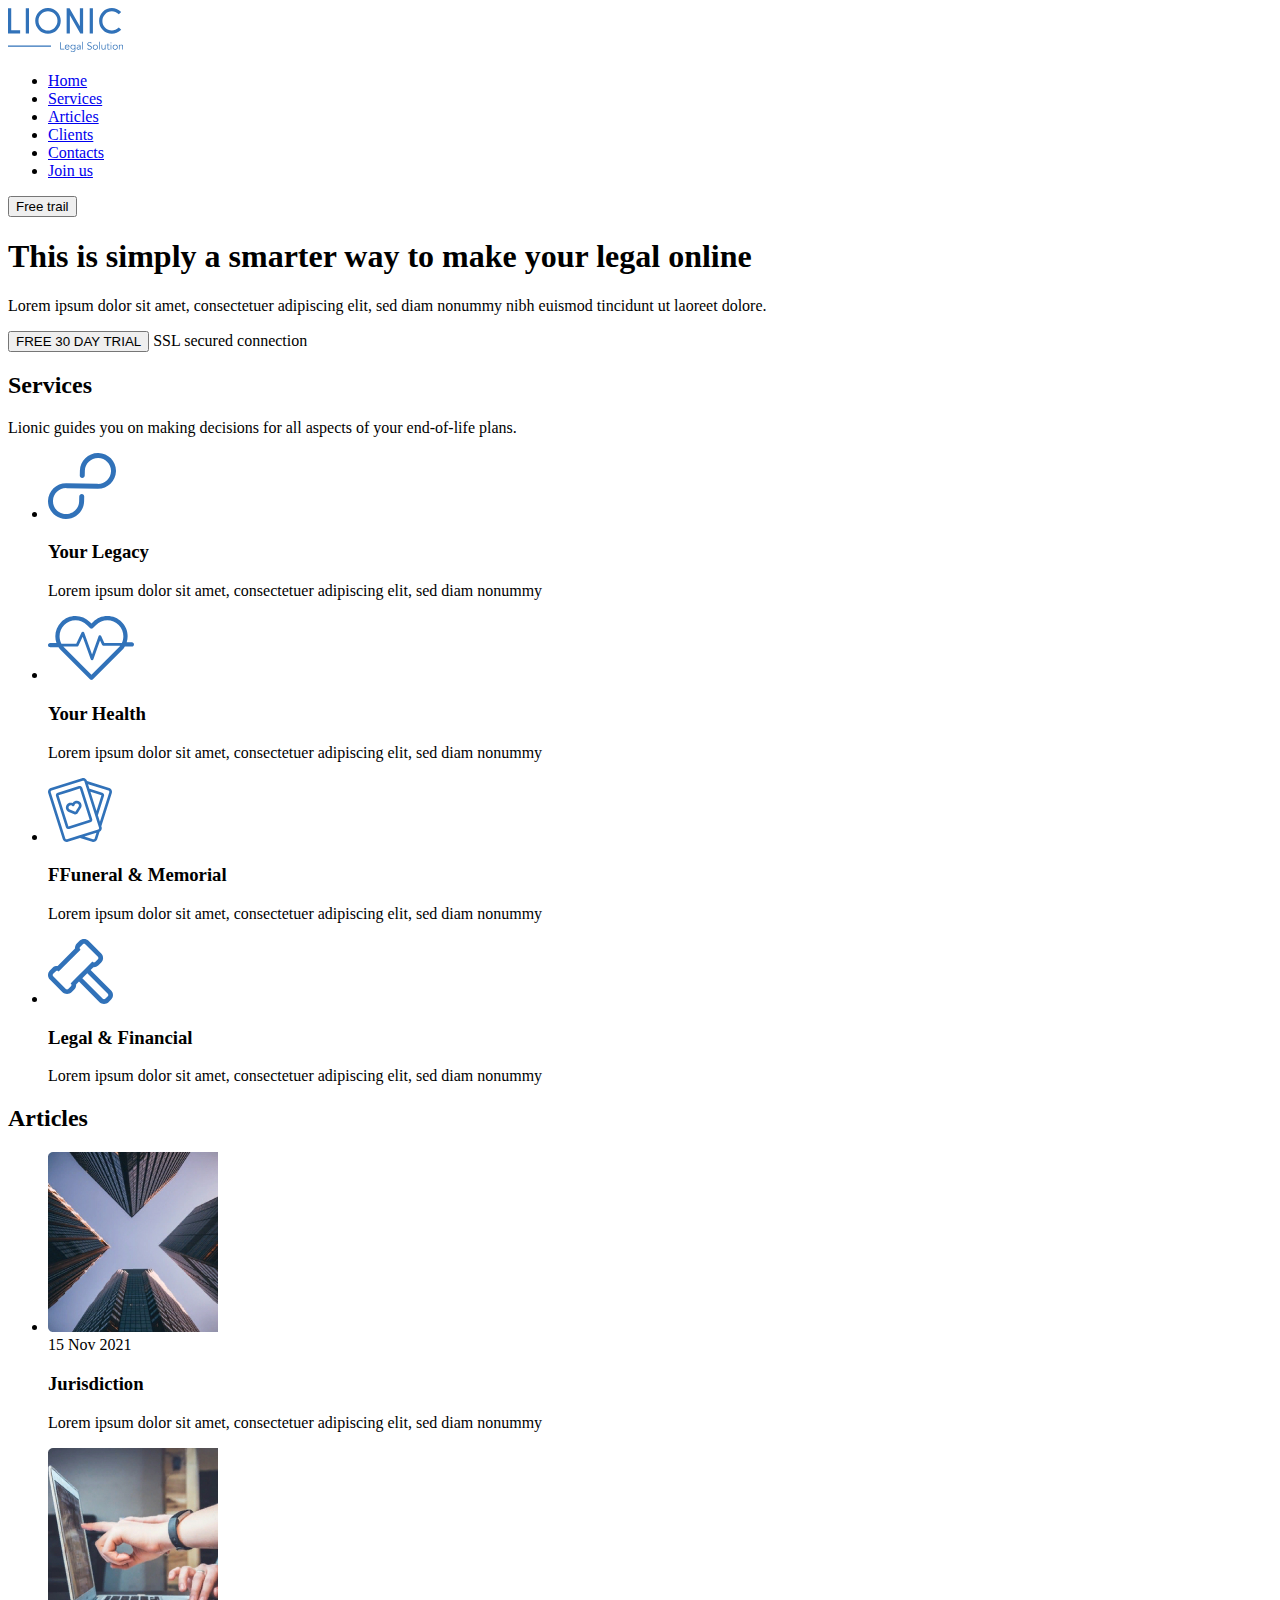
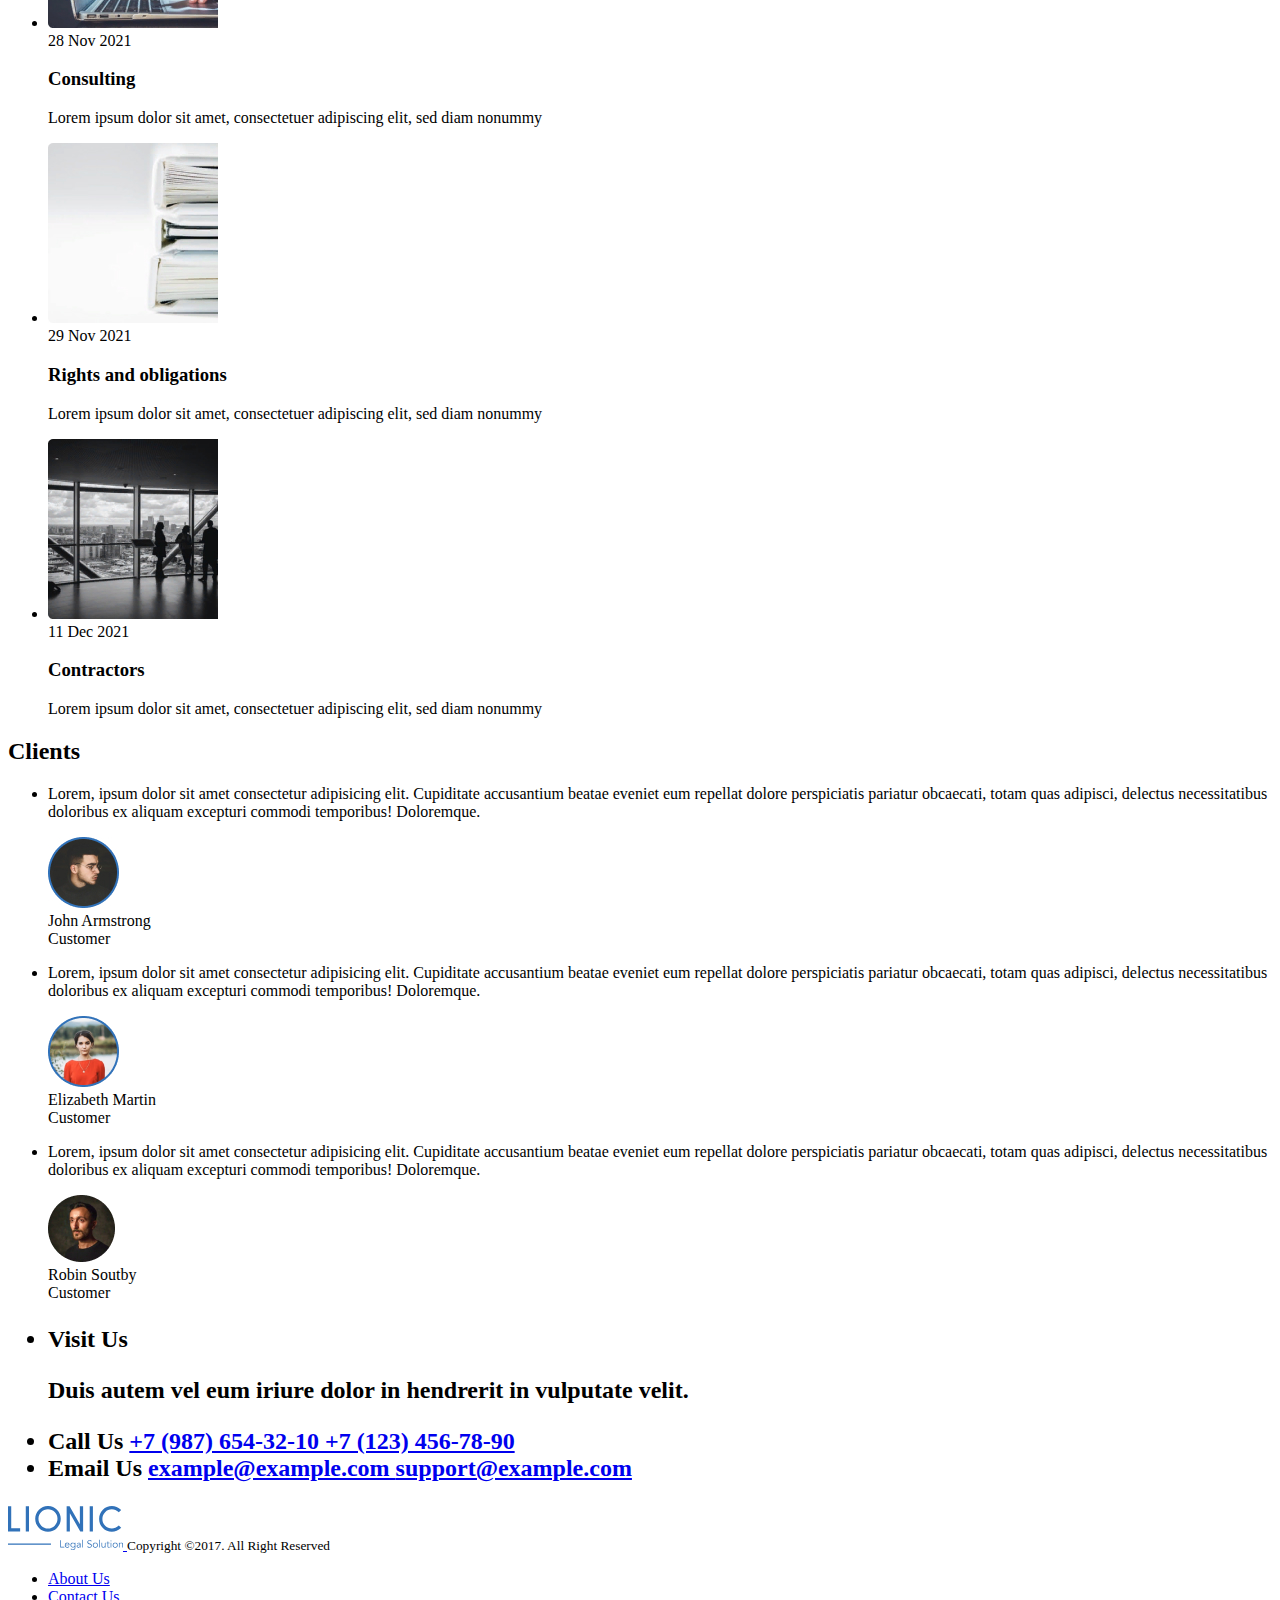
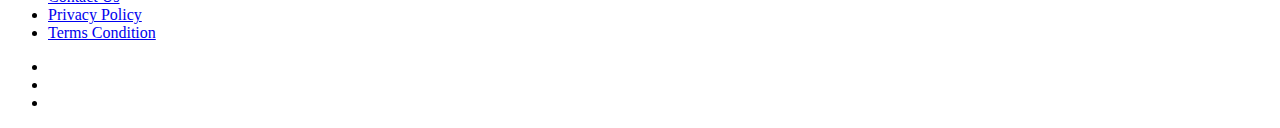
==== index.html @ 29da426b "initial" ====
<!DOCTYPE html>
<html lang="en">
<head>
    <meta charset="UTF-8">
    <meta name="viewport" content="width=device-width, initial-scale=1.0">
    <title>Lionic</title>
</head>
<body>
    <header class="header">
        <div class="container">
            <a href="#" class="header-logo">
                <img src="img/logo.svg" class="header-logo" alt="blog-photo 4logo">
            </a>
            <nav class="header-nav">
                <ul class="header-list">
                    <li class="header-list-item">
                        <a href="hero" class="header-link">
                            Home
                        </a>
                    </li>
                    <li class="header-list-item">
                        <a href="services" class="header-link">
                            Services
                        </a>
                    </li>
                    <li class="header-list-item">
                        <a href="articles" class="header-link">
                            Articles
                        </a>
                    </li>
                    <li class="header-list-item">
                        <a href="clients" class="header-link">
                            Clients
                        </a>
                    </li>
                    <li class="header-list-item">
                        <a href="contacts" class="header-link">
                            Contacts
                        </a>
                    </li>
                    <li class="header-list-item">
                        <a href="join us" class="header-link">
                            Join us
                        </a>
                    </li>
                </ul>
            </nav>
            <button class="btn header-btn">
                Free trail
            </button>
        </div>
    </header>
    <main class="main">
        <section id="hero" class="hero">
            <div class="container">
                <div class="hero-contant">
                    <h1 class="hero-title">
                        This is&nbsp;simply a&nbsp;smarter way to&nbsp;make your legal online
                    </h1>
                    <p class="hero-desc">
                        Lorem ipsum dolor sit amet, consectetuer adipiscing elit, sed diam nonummy nibh euismod tincidunt ut&nbsp;laoreet dolore.
                    </p>
                    <button class="btn hero-btn">
                        FREE 30&nbsp;DAY TRIAL
                    </button>
                    <span class="hero-secure">
                        SSL secured connection
                    </span>
                </div>
            </div>
        </section>
        <section id="services" class="services">
            <div class="container">
                <h2 class="section-title services-title">
                    Services
                </h2>
                <p class="section-descr services-descr">
                    Lionic guides you on&nbsp;making decisions for all aspects of&nbsp;your end-of-life plans.
                </p>
                <ul class="services-items">
                    <li class="services-item">
                        <svg class="servises-item-icon" width="68" height="66" viewBox="0 0 68 66" fill="none" xmlns="http://www.w3.org/2000/svg">
                            <g clip-path="url(#clip0_7_34)">
                            <path d="M50.393 0.00398661C40.438 -0.212013 32.146 7.63799 31.9 17.512L31.776 22.483C31.742 23.839 32.833 24.973 34.2 25.003C35.567 25.032 36.713 23.947 36.746 22.591L36.871 17.62C37.049 10.471 43.062 4.77799 50.271 4.93399C57.478 5.09099 63.201 11.038 63.023 18.187C62.844 25.335 56.831 31.029 49.623 30.872L18.5 30.197C8.54499 29.981 0.252987 37.831 0.00698678 47.705C-0.240013 57.579 7.65099 65.78 17.607 65.995C27.562 66.211 35.854 58.362 36.1 48.488L36.223 43.572C36.257 42.215 35.166 41.082 33.799 41.052C32.432 41.022 31.286 42.108 31.252 43.464L31.129 48.38C30.951 55.529 24.938 61.222 17.729 61.066C10.522 60.909 4.79899 54.962 4.97699 47.813C5.15599 40.664 11.169 34.971 18.377 35.127L49.5 35.802C59.456 36.018 67.747 28.169 67.994 18.295C68.24 8.41999 60.349 0.219987 50.394 0.00498661L50.393 0.00398661Z" fill="#3172B9"/>
                            </g>
                            <defs>
                            <clipPath id="clip0_7_34">
                            <rect width="68" height="66" fill="white"/>
                            </clipPath>
                            </defs>
                        </svg>
                        <h3 class="services-item-title">
                            Your Legacy
                        </h3>
                        <p class="services-item-descr">
                            Lorem ipsum dolor sit amet, consectetuer adipiscing elit, sed diam nonummy
                        </p>
                    </li>
                    <li class="services-item">
                        <svg class="services-item-icon" width="86" height="64" viewBox="0 0 86 64" fill="none" xmlns="http://www.w3.org/2000/svg">
                            <g clip-path="url(#clip0_7_47)">
                            <path d="M79.622 20.272C79.622 22.336 79.316 24.352 78.726 26.27H83.868C85.045 26.27 86 27.227 86 28.406C86 29.586 85.045 30.541 83.868 30.541H77.47C77.268 30.541 77.073 30.513 76.888 30.461C76.0053 31.9743 74.9311 33.3675 73.692 34.606L44.972 63.374C44.7741 63.5725 44.539 63.73 44.2802 63.8375C44.0213 63.9449 43.7438 64.0002 43.4635 64.0002C43.1832 64.0002 42.9057 63.9449 42.6468 63.8375C42.388 63.73 42.1529 63.5725 41.955 63.374L13.233 34.606C12.1963 33.5688 11.2752 32.422 10.486 31.186C10.315 31.23 10.136 31.254 9.95 31.254H2.132C1.85176 31.2537 1.57431 31.1983 1.31551 31.0908C1.0567 30.9833 0.821595 30.8259 0.623621 30.6276C0.425646 30.4292 0.268677 30.1938 0.161676 29.9348C0.0546755 29.6758 -0.000261829 29.3983 9.38171e-07 29.118C9.38171e-07 27.938 0.955001 26.982 2.132 26.982H8.447C5.965 19.861 7.56 11.618 13.233 5.93801C15.1066 4.05015 17.3363 2.55313 19.793 1.5338C22.2497 0.514473 24.8843 -0.00687342 27.544 1.15198e-05C32.95 1.15198e-05 38.034 2.10901 41.856 5.93801L43.463 7.54701L45.07 5.93701C46.9438 4.04921 49.1737 2.55231 51.6306 1.53315C54.0874 0.513987 56.7222 -0.0071368 59.382 1.15198e-05C62.0417 -0.00681806 64.6763 0.514553 67.133 1.53388C69.5896 2.55321 71.8194 4.0502 73.693 5.93801C75.5791 7.8172 77.0741 10.0515 78.0918 12.5117C79.1094 14.972 79.6295 17.6096 79.622 20.272ZM70.678 8.95701C69.1987 7.46697 67.4383 6.28548 65.4989 5.48108C63.5595 4.67667 61.4796 4.26536 59.38 4.27101C57.2807 4.26563 55.2012 4.67706 53.2622 5.48146C51.3231 6.28586 49.563 7.46721 48.084 8.95701L44.969 12.077C44.7713 12.2754 44.5364 12.4329 44.2777 12.5403C44.019 12.6478 43.7416 12.7031 43.4615 12.7031C43.1814 12.7031 42.904 12.6478 42.6453 12.5403C42.3866 12.4329 42.1517 12.2754 41.954 12.077L38.84 8.95701C37.3608 7.46718 35.6005 6.28582 33.6613 5.48142C31.7221 4.67703 29.6424 4.26561 27.543 4.27101C25.4437 4.26546 23.3642 4.67682 21.4251 5.48123C19.486 6.28564 17.7259 7.46708 16.247 8.95701C11.173 14.04 10.232 21.718 13.425 27.763H28.236L33.538 16.479C33.783 15.959 34.277 15.634 34.891 15.663C35.1717 15.6764 35.4421 15.7726 35.6681 15.9396C35.8942 16.1065 36.0657 16.3367 36.161 16.601L44.051 38.487L50.542 20.168C50.6364 19.9007 50.8086 19.6678 51.0365 19.4992C51.2643 19.3306 51.5374 19.2341 51.8206 19.2221C52.1038 19.21 52.3842 19.283 52.6255 19.4316C52.8669 19.5802 53.0583 19.7977 53.175 20.056L56.351 27.051H73.852C76.612 21.125 75.554 13.842 70.677 8.95701H70.678ZM16.248 31.586L43.463 58.844L70.678 31.586C71.2253 31.038 71.7323 30.4512 72.195 29.83H55.736C55.179 29.83 54.373 29.573 54.143 29.064L52.046 24.444L45.404 43.189C45.204 43.755 44.67 44.135 44.069 44.136H44.066C43.466 44.136 42.933 43.76 42.729 43.196L34.653 20.798L30.426 29.794C30.192 30.292 29.99 30.541 29.439 30.541H15.293C15.593 30.901 15.912 31.249 16.248 31.586Z" fill="#3172B9"/>
                            </g>
                            <defs>
                            <clipPath id="clip0_7_47">
                            <rect width="86" height="64" fill="white"/>
                            </clipPath>
                            </defs>
                        </svg>
                        <h3 class="services-item-title">
                            Your Health
                        </h3>
                        <p class="services-item-descr">
                            Lorem ipsum dolor sit amet, consectetuer adipiscing elit, sed diam nonummy
                        </p>
                    </li>
                    <li class="services-item">
                        <svg class="services-item-icon" width="64" height="64" viewBox="0 0 64 64" fill="none" xmlns="http://www.w3.org/2000/svg">
                            <g clip-path="url(#clip0_7_58)">
                            <path d="M63.8101 15.073L53.3321 48.146L53.5791 48.926C53.7393 49.4264 53.7986 49.9537 53.7536 50.4772C53.7086 51.0008 53.5603 51.5102 53.3171 51.976C52.9241 52.732 52.3171 53.329 51.5701 53.704L51.5611 53.737L49.1941 61.207C48.8722 62.2171 48.1632 63.0585 47.2223 63.5469C46.2815 64.0354 45.1853 64.131 44.1741 63.813L32.0001 59.957L19.8261 63.813C18.8148 64.131 17.7187 64.0354 16.7778 63.5469C15.8369 63.0585 15.1279 62.2171 14.8061 61.207L0.188058 15.074C0.0280711 14.5735 -0.0310613 14.0462 0.0140824 13.5227C0.0592262 12.9991 0.20775 12.4897 0.451058 12.024C0.69167 11.5566 1.02267 11.1416 1.42487 10.8031C1.82706 10.4646 2.29245 10.2093 2.79406 10.052L33.9431 0.187C34.9542 -0.131631 36.0504 -0.0363451 36.9915 0.451969C37.9325 0.940283 38.6415 1.78178 38.9631 2.792L39.0401 3.034C39.0491 3.036 39.0581 3.037 39.0661 3.04L61.2061 10.053C61.7073 10.2103 62.1723 10.4654 62.5743 10.8035C62.9763 11.1417 63.3073 11.5561 63.5481 12.023C64.0401 12.973 64.1331 14.055 63.8101 15.073ZM48.4441 54.75L36.4161 58.559L44.9781 61.271C45.3153 61.3777 45.6811 61.3463 45.9951 61.1835C46.3092 61.0208 46.5458 60.7401 46.6531 60.403L48.4441 54.75ZM51.0371 49.732L36.4211 3.598C36.3142 3.26106 36.078 2.98029 35.7644 2.81736C35.4507 2.65442 35.0852 2.62264 34.7481 2.729L3.60006 12.595C3.26006 12.702 2.98306 12.935 2.81906 13.252C2.73787 13.4073 2.68829 13.5771 2.67319 13.7517C2.65808 13.9263 2.67775 14.1021 2.73106 14.269L17.3471 60.402C17.5691 61.103 18.3201 61.492 19.0211 61.271L31.5611 57.299C31.5891 57.289 31.6171 57.279 31.6461 57.272L50.1691 51.405C50.5091 51.298 50.7861 51.065 50.9491 50.748C51.1141 50.432 51.1451 50.071 51.0371 49.731V49.732ZM48.4971 32.885L53.4461 17.265L42.4451 13.781L48.4971 32.885ZM61.1801 13.25C61.0998 13.0945 60.9896 12.9565 60.8557 12.8439C60.7218 12.7313 60.567 12.6464 60.4001 12.594L40.0231 6.14L41.4691 10.701C41.5571 10.711 41.6451 10.729 41.7321 10.757L54.2501 14.722C54.5841 14.8269 54.894 14.9969 55.1619 15.2223C55.4299 15.4477 55.6505 15.7239 55.8111 16.035C55.9734 16.3456 56.0726 16.6852 56.1028 17.0344C56.133 17.3835 56.0937 17.7352 55.9871 18.069L49.8951 37.297L51.9331 43.731L61.2681 14.267C61.3751 13.927 61.3441 13.567 61.1801 13.25ZM30.9401 23.336C31.5152 23.6323 32.0259 24.0398 32.4425 24.5349C32.8591 25.0299 33.1733 25.6027 33.3671 26.22C33.5725 26.8654 33.633 27.5483 33.5443 28.2198C33.4557 28.8913 33.22 29.535 32.8541 30.105L29.6411 35.126C29.3916 35.5142 29.0489 35.8336 28.6441 36.0552C28.2393 36.2767 27.7855 36.3932 27.3241 36.394C26.9701 36.394 26.6161 36.326 26.2841 36.19L20.7651 33.936C20.1378 33.6806 19.5745 33.29 19.1154 32.792C18.6563 32.2941 18.3127 31.701 18.1091 31.055C17.9119 30.4388 17.8389 29.7897 17.8943 29.1451C17.9498 28.5006 18.1326 27.8734 18.4321 27.3C18.7284 26.7249 19.1359 26.2142 19.631 25.7976C20.126 25.3811 20.6988 25.0668 21.3161 24.873C22.3839 24.5378 23.5338 24.5745 24.5781 24.977C25.1998 24.0462 26.1189 23.3539 27.1851 23.013C27.8013 22.8161 28.4504 22.7433 29.0949 22.7987C29.7394 22.8541 30.3665 23.0368 30.9401 23.336ZM30.8251 27.025C30.7361 26.742 30.5919 26.4795 30.4009 26.2526C30.2098 26.0257 29.9757 25.8389 29.7121 25.703C29.4491 25.5656 29.1615 25.4818 28.8659 25.4564C28.5703 25.431 28.2726 25.4645 27.9901 25.555C27.6178 25.6716 27.2823 25.8833 27.0168 26.1692C26.7513 26.455 26.565 26.8051 26.4761 27.185C26.4221 27.4083 26.3114 27.6139 26.1547 27.7819C25.998 27.9499 25.8006 28.0747 25.5816 28.1441C25.3626 28.2135 25.1294 28.2251 24.9045 28.178C24.6797 28.1309 24.4708 28.0265 24.2981 27.875C24.0064 27.6158 23.6523 27.4371 23.2705 27.3565C22.8888 27.2758 22.4926 27.296 22.1211 27.415C21.838 27.5042 21.5755 27.6487 21.3488 27.8401C21.122 28.0315 20.9355 28.266 20.8001 28.53C20.6627 28.793 20.5789 29.0806 20.5535 29.3762C20.5281 29.6718 20.5616 29.9694 20.6521 30.252C20.8271 30.805 21.2371 31.249 21.7751 31.469L27.2931 33.723C27.3114 33.731 27.3322 33.7317 27.3511 33.725C27.3696 33.7194 27.3856 33.7074 27.3961 33.691L30.6091 28.669C30.9231 28.179 31.0021 27.581 30.8261 27.027L30.8251 27.025ZM44.1721 40.932C44.2788 41.2656 44.3183 41.6171 44.2882 41.966C44.2582 42.315 44.1592 42.6545 43.9971 42.965C43.8365 43.2764 43.6158 43.5529 43.3477 43.7785C43.0796 44.004 42.7694 44.1742 42.4351 44.279L21.2401 50.994C20.5659 51.2062 19.835 51.1426 19.2077 50.817C18.5803 50.4914 18.1076 49.9305 17.8931 49.257L8.01306 18.07C7.90624 17.7362 7.8667 17.3846 7.89674 17.0355C7.92678 16.6863 8.0258 16.3466 8.18806 16.036C8.34862 15.7249 8.56923 15.4487 8.83717 15.2233C9.1051 14.9979 9.41503 14.8279 9.74906 14.723L30.9451 8.009C31.6194 7.79619 32.3506 7.85955 32.9782 8.18519C33.6059 8.51083 34.0788 9.07215 34.2931 9.746L44.1721 40.932ZM41.6301 41.737L31.7501 10.551L21.9781 13.645L10.5531 17.264L20.4331 48.45L41.6301 41.737Z" fill="#3172B9"/>
                            </g>
                            <defs>
                            <clipPath id="clip0_7_58">
                            <rect width="64" height="64" fill="white"/>
                            </clipPath>
                            </defs>
                        </svg>
                        <h3 class="services-item-title">
                            FFuneral &amp;&nbsp;Memorial
                        </h3>
                        <p class="services-item-descr">
                            Lorem ipsum dolor sit amet, consectetuer adipiscing elit, sed diam nonummy
                        </p>
                    </li>
                    <li class="services-item">
                        <svg class="services-item-icon" width="65" height="65" viewBox="0 0 65 65" fill="none" xmlns="http://www.w3.org/2000/svg">
                            <g clip-path="url(#clip0_7_69)">
                            <path d="M63.131 51.506C64.3269 52.7045 64.9985 54.3285 64.9985 56.0215C64.9985 57.7146 64.3269 59.3385 63.131 60.537L60.54 63.13C59.9482 63.7249 59.2442 64.1965 58.4689 64.5175C57.6935 64.8385 56.8622 65.0025 56.023 65C55.184 65.0024 54.3529 64.8384 53.5777 64.5174C52.8025 64.1964 52.0987 63.7249 51.507 63.13L30.988 42.613L28.126 45.475C28.2028 46.397 28.077 47.3246 27.7574 48.1928C27.4378 49.061 26.9322 49.8488 26.276 50.501L23.55 53.227C22.9583 53.8218 22.2545 54.2934 21.4793 54.6143C20.7042 54.9353 19.873 55.0994 19.034 55.097C18.1952 55.0993 17.3642 54.9352 16.5892 54.6142C15.8142 54.2932 15.1106 53.8217 14.519 53.227L1.86503 40.575C0.66925 39.3767 -0.00231934 37.7529 -0.00231934 36.06C-0.00231934 34.3671 0.66925 32.7434 1.86503 31.545L4.59103 28.819C5.24326 28.1629 6.03107 27.6573 6.89928 27.3377C7.76748 27.0182 8.69507 26.8923 9.61703 26.969L26.97 9.61902C26.8953 8.69769 27.0219 7.77112 27.341 6.90358C27.6601 6.03605 28.1641 5.24832 28.818 4.59502L31.543 1.87002C32.1347 1.27539 32.8383 0.803958 33.6133 0.48298C34.3883 0.162003 35.2192 -0.00214761 36.058 2.1214e-05C37.764 2.1214e-05 39.368 0.664021 40.574 1.87002L53.227 14.522C54.4226 15.7205 55.094 17.3442 55.094 19.037C55.094 20.7298 54.4226 22.3536 53.227 23.552L50.502 26.278C49.8497 26.9342 49.0617 27.4398 48.1933 27.7594C47.3249 28.079 46.3972 28.2048 45.475 28.128L42.613 30.99L63.131 51.506ZM31.164 35.784L35.783 31.165L39.243 27.705L44.398 22.551L44.798 22.951C45.126 23.279 45.556 23.443 45.986 23.443C46.416 23.443 46.846 23.279 47.175 22.951L49.9 20.226C50.0561 20.07 50.1798 19.8848 50.2643 19.681C50.3487 19.4771 50.3922 19.2587 50.3922 19.038C50.3922 18.8174 50.3487 18.5989 50.2643 18.3951C50.1798 18.1912 50.0561 18.006 49.9 17.85L37.246 5.19702C37.0901 5.04084 36.905 4.91699 36.7011 4.83256C36.4972 4.74813 36.2787 4.70479 36.058 4.70502C35.628 4.70502 35.198 4.86902 34.87 5.19702L32.144 7.92202C31.9879 8.07804 31.864 8.26332 31.7794 8.46725C31.6949 8.67118 31.6514 8.88977 31.6514 9.11052C31.6514 9.33128 31.6949 9.54987 31.7794 9.7538C31.864 9.95773 31.9879 10.143 32.144 10.299L32.544 10.699L10.694 32.546L10.294 32.146C10.1381 31.9898 9.95296 31.866 9.74909 31.7816C9.54523 31.6971 9.32669 31.6538 9.10603 31.654C8.67603 31.654 8.24603 31.818 7.91803 32.146L5.19303 34.87C5.03701 35.026 4.91325 35.2112 4.82881 35.4151C4.74437 35.6189 4.70091 35.8374 4.70091 36.058C4.70091 36.2787 4.74437 36.4971 4.82881 36.701C4.91325 36.9048 5.03701 37.09 5.19303 37.246L17.846 49.9C18.174 50.228 18.604 50.392 19.034 50.392C19.464 50.392 19.894 50.228 20.223 49.9L22.948 47.175C23.1042 47.019 23.2281 46.8337 23.3126 46.6298C23.3971 46.4259 23.4407 46.2073 23.4407 45.9865C23.4407 45.7658 23.3971 45.5472 23.3126 45.3433C23.2281 45.1393 23.1042 44.954 22.948 44.798L22.548 44.398L27.703 39.244L31.164 35.784ZM59.804 54.834L39.285 34.317L34.315 39.287L54.835 59.803C55.162 60.131 55.593 60.295 56.023 60.295C56.453 60.295 56.883 60.131 57.211 59.803L59.804 57.21C59.9601 57.054 60.0838 56.8688 60.1683 56.665C60.2527 56.4611 60.2962 56.2427 60.2962 56.022C60.2962 55.8014 60.2527 55.5829 60.1683 55.3791C60.0838 55.1752 59.9601 54.99 59.804 54.834Z" fill="#3172B9"/>
                            </g>
                            <defs>
                            <clipPath id="clip0_7_69">
                            <rect width="65" height="65" fill="white"/>
                            </clipPath>
                            </defs>
                        </svg>
                        <h3 class="services-item-title">
                            Legal &amp;&nbsp;Financial
                        </h3>
                        <p class="services-item-descr">
                            Lorem ipsum dolor sit amet, consectetuer adipiscing elit, sed diam nonummy
                        </p>
                    </li>
                </ul>
            </div>
        </section>
        <section id="articles" class="articles">
            <div class="container">
                <h2 class="section-title articles-title">
                    Articles
                </h2>
                <ul class="articles-list">
                    <li class="articles-item">
                        <article class="blog-preview">
                            <img src="img/blog1.jpg" alt="blog-photo 1" class="blog-preview-image">
                            <div class="blog-preview-text">
                                <time class="blog-preview-time" datetime="2022.08.18 21.40">
                                    15&nbsp;Nov 2021
                                </time>
                                <h3 class="blog-preview-title">
                                    Jurisdiction
                                </h3>
                                <p class="blog-preview-descr">
                                    Lorem ipsum dolor sit amet, consectetuer adipiscing elit, sed diam nonummy
                                </p>
                            </div>
                        </article>
                    </li>
                    <li class="articles-item">
                        <article class="blog-preview">
                            <img src="img/blog2.jpg" alt="blog-photo 2" class="blog-preview-image">
                            <div class="blog-preview-text">
                                <time class="blog-preview-time" datetime="2022.08.18 21.40">
                                    28&nbsp;Nov 2021
                                </time>
                                <h3 class="blog-preview-title">
                                    Consulting
                                </h3>
                                <p class="blog-preview-descr">
                                    Lorem ipsum dolor sit amet, consectetuer adipiscing elit, sed diam nonummy
                                </p>
                            </div>
                        </article>
                    </li>
                    <li class="articles-item">
                        <article class="blog-preview">
                            <img src="img/blog3.jpg" alt="blog-photo 3" class="blog-preview-image">
                            <div class="blog-preview-text">
                                <time class="blog-preview-time" datetime="2022.08.18 21.40">
                                    29&nbsp;Nov 2021
                                </time>
                                <h3 class="blog-preview-title">
                                    Rights and obligations
                                </h3>
                                <p class="blog-preview-descr">
                                    Lorem ipsum dolor sit amet, consectetuer adipiscing elit, sed diam nonummy
                                </p>
                            </div>
                        </article>
                    </li>
                    <li class="articles-item">
                        <article class="blog-preview">
                            <img src="img/blog4.jpg" alt="blog-photo 4" class="blog-preview-image">
                            <div class="blog-preview-text">
                                <time class="blog-preview-time" datetime="2022.08.18 21.40">
                                    11&nbsp;Dec 2021
                                </time>
                                <h3 class="blog-preview-title">
                                    Contractors
                                </h3>
                                <p class="blog-preview-descr">
                                    Lorem ipsum dolor sit amet, consectetuer adipiscing elit, sed diam nonummy
                                </p>
                            </div>
                        </article>
                    </li>
                </ul>
            </div>            
        </section>
        <section id="clients" class="clients">
            <div class="container">
                <h2 class="section-title clients-title">
                    Clients
                </h2>
                <ul class="clients-list">
                    <li class="clients-item">
                        <p class="clients-item-descr">
                            Lorem, ipsum dolor sit amet consectetur adipisicing elit. Cupiditate accusantium beatae eveniet eum repellat dolore perspiciatis pariatur obcaecati, totam quas adipisci, delectus necessitatibus doloribus ex aliquam excepturi commodi temporibus! Doloremque.
                        </p>
                        <div class="clients-user">
                            <div class="clients-avatar">
                                <img src="img/client1.jpg" alt="John Armstrong">
                            </div>
                            <div class="clients-text">
                                <div class="clients-name">
                                    John Armstrong
                                </div>
                                <span class="clients-post">
                                    Customer
                                </span>
                            </div>
                        </div>
                    </li>
                    <li class="clients-item">
                        <p class="clients-item-descr">
                            Lorem, ipsum dolor sit amet consectetur adipisicing elit. Cupiditate accusantium beatae eveniet eum repellat dolore perspiciatis pariatur obcaecati, totam quas adipisci, delectus necessitatibus doloribus ex aliquam excepturi commodi temporibus! Doloremque.
                        </p>
                        <div class="clients-user">
                            <div class="clients-avatar">
                                <img src="img/client2.png" alt="Elizabeth Martin">
                            </div>
                            <div class="clients-text">
                                <div class="clients-name">
                                    Elizabeth Martin
                                </div>
                                <span class="clients-post">
                                    Customer
                                </span>
                            </div>
                        </div>
                    </li>
                    <li class="clients-item">
                        <p class="clients-item-descr">
                            Lorem, ipsum dolor sit amet consectetur adipisicing elit. Cupiditate accusantium beatae eveniet eum repellat dolore perspiciatis pariatur obcaecati, totam quas adipisci, delectus necessitatibus doloribus ex aliquam excepturi commodi temporibus! Doloremque.
                        </p>
                        <div class="clients-user">
                            <div class="clients-avatar">
                                <img src="img/client3.png" alt="Robin Soutby">
                            </div>
                            <div class="clients-text">
                                <div class="clients-name">
                                    Robin Soutby
                                </div>
                                <span class="clients-post">
                                    Customer
                                </span>
                            </div>
                        </div>
                    </li>
                </ul>
            </div>            
        </section>
        <section id="contacts" class="contacts">
            <div class="container">
                <h2 class="section-title contacts-title">
                    <adress class="contacts-adress">
                        <ul class="contacts-list">
                            <li class="contacts-item">
                                <strong class="contacts-item-caption">
                                    Visit Us
                                </strong>
                                <p class="contacts-item-text">
                                    Duis autem vel eum iriure dolor in&nbsp;hendrerit in&nbsp;vulputate velit.
                                </p>
                            </li>
                            <li class="contacts-item">
                                <strong class="contacts-item-caption">
                                    Call Us
                                </strong>
                                <a href="tel:+79876543210" class="contacts-item-link">
                                    +7 (987) 654-32-10
                                </a>
                                <a href="tel:+71234567890" class="contacts-item-link">
                                    +7 (123) 456-78-90
                                </a>
                            </li>
                            <li class="contacts-item">
                                <strong class="contacts-item-caption">
                                    Email Us
                                </strong>
                                <a href="mailto:example@example.com" class="contacts-item-link">
                                    example@example.com
                                </a>
                                <a href="mailto:support@example.com" class="contacts-item-link">
                                    support@example.com
                                </a>
                            </li>
                        </ul>
                    </adress>
                </h2>
            </div>
        </section>
        <!--section id="join us" class="join us">
            
        </section-->
    </main>
    <footer class="footer">
        <div class="container">
			<div class="footer-left">
				<a href="#" class="footer-logo">
					<img src="img/logo.svg" alt="Logo">
				</a>
				<small class="footer-copy">
					Copyright ©2017. All Right Reserved
				</small>
			</div>
			<div class="footer-right">
				<nav class="footer-nav">
					<ul class="footer-list">
						<li class="footer-item">
							<a href="#" target="_blank" class="footer-link">About Us</a>
						</li>
						<li class="footer-item">
							<a href="#" target="_blank" class="footer-link">Contact Us</a>
						</li>
						<li class="footer-item">
							<a href="#" target="_blank" class="footer-link">Privacy Policy</a>
						</li>
						<li class="footer-item">
							<a href="#" target="_blank" class="footer-link">Terms Condition</a>
						</li>
					</ul>
				</nav>
				<ul class="social">
					<li class="social-item"><a href="#" class="social-link social-link-tw"></a></li>
					<li class="social-item"><a href="#" class="social-link social-link-linkedin"></a></li>
					<li class="social-item"><a href="#" class="social-link social-link-mail"></a></li>
				</ul>
			</div>
		</div>
	</footer>
</body>
</html>
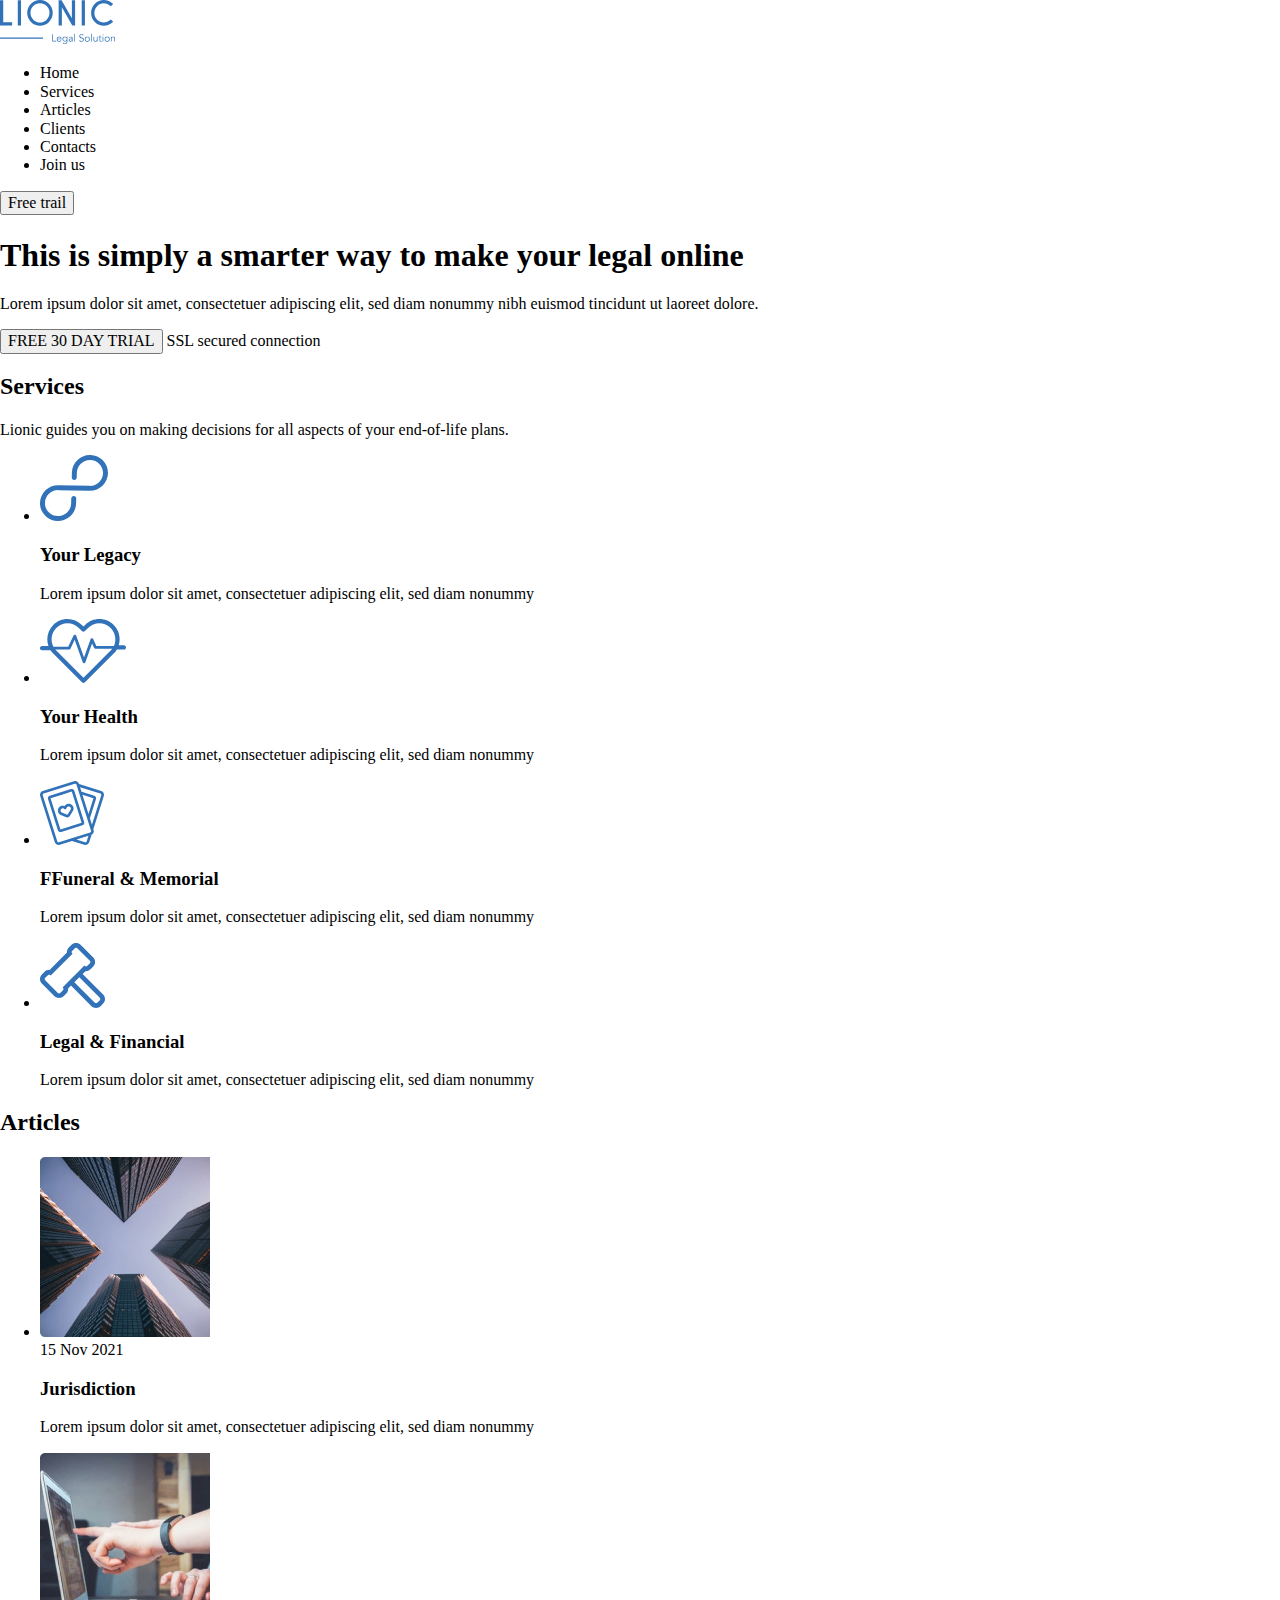
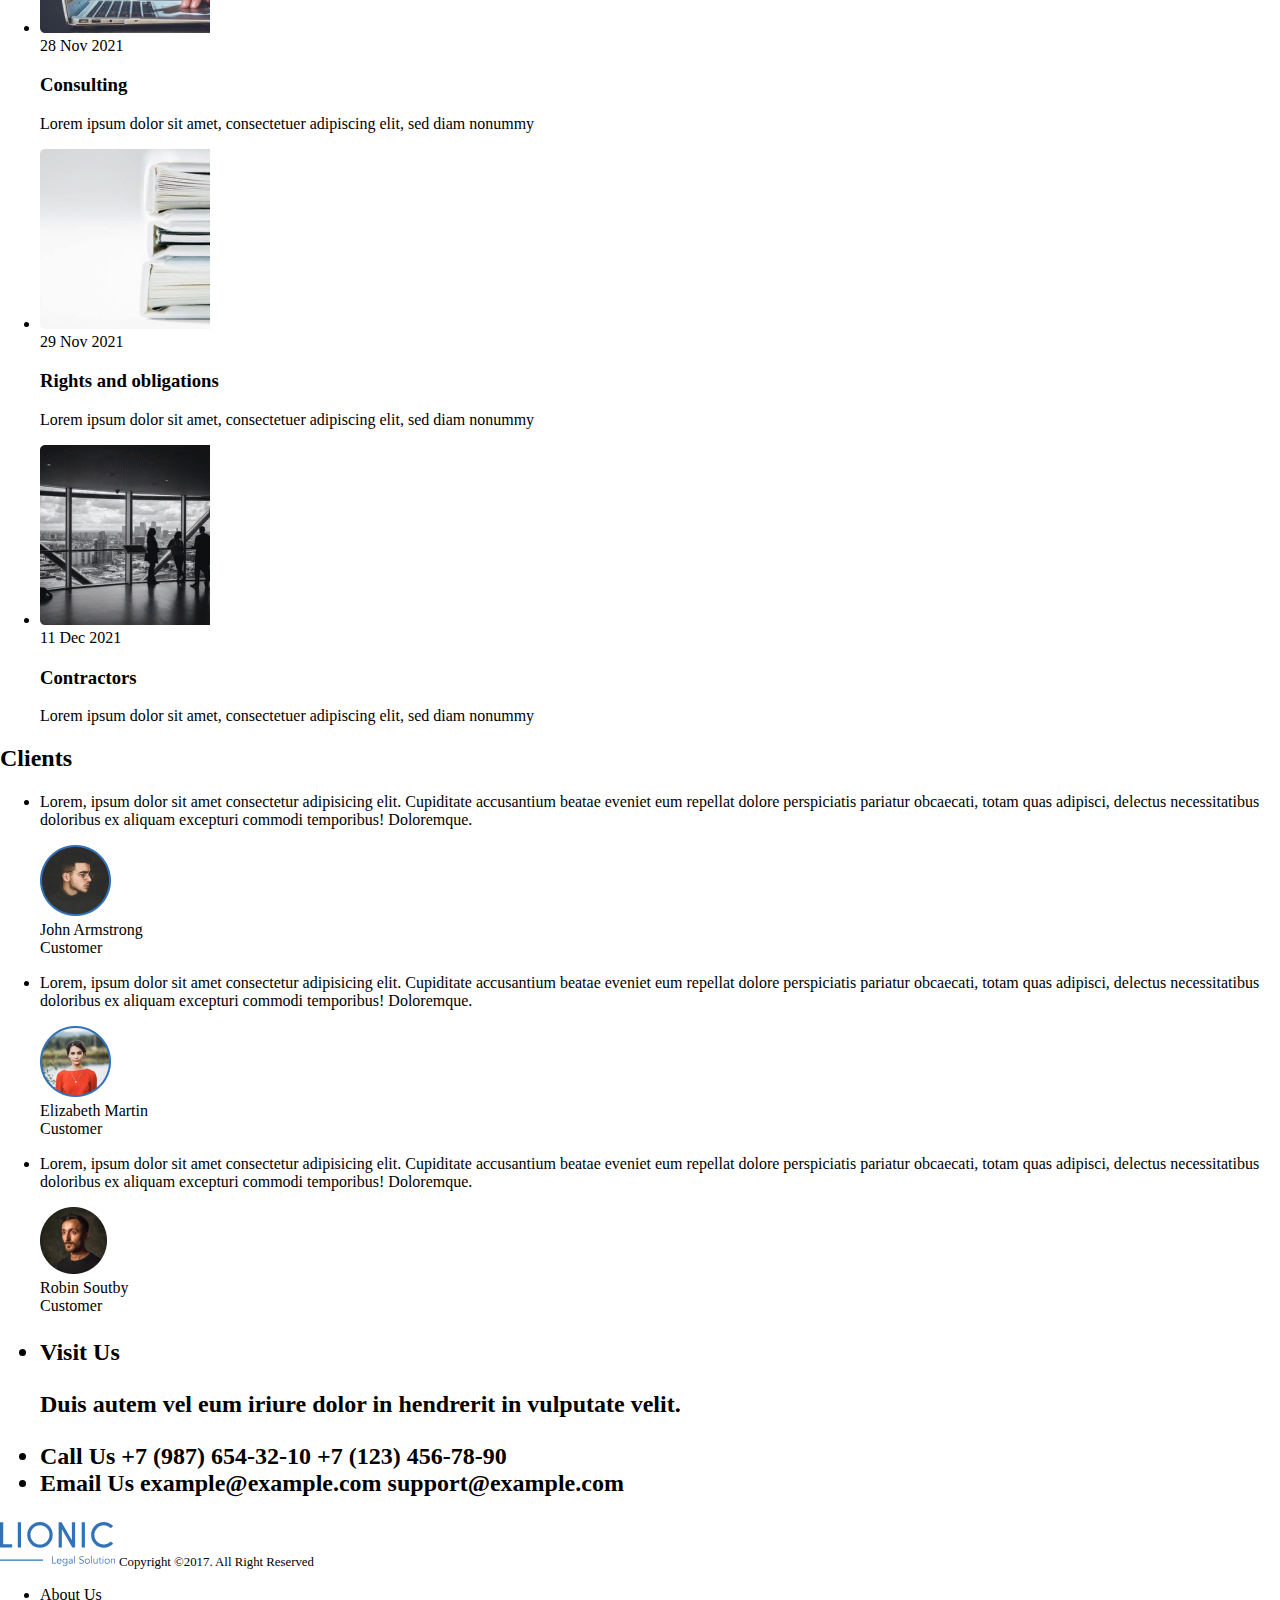
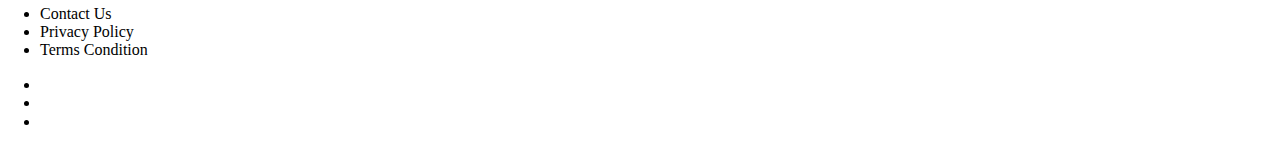
==== commit d1ea7bd4: "style.css created" ====
--- a/index.html
+++ b/index.html
@@ -4,6 +4,8 @@
     <meta charset="UTF-8">
     <meta name="viewport" content="width=device-width, initial-scale=1.0">
     <title>Lionic</title>
+    <link rel="stylesheet" href="css/normalize.css">
+    <link rel="stylesheet" href="css/style.css">
 </head>
 <body>
     <header class="header">
--- a/css/style.css
+++ b/css/style.css
@@ -0,0 +1,164 @@
+html {
+  box-sizing: border-box;
+}
+
+*,
+*::before
+::after {
+  box-sizing: inherit;
+}
+
+a {
+  color: inherit;
+  text-decoration: none;
+}
+
+img {
+  max-width: 100%;
+}
+
+body {
+  min-width: 1200px;
+  font-family: 'Font', 'sans-serif';
+}
+
+.header {
+}
+.container {
+}
+.header-logo {
+}
+.header-nav {
+}
+.header-list {
+}
+.header-list-item {
+}
+.header-link {
+}
+.btn {
+}
+.header-btn {
+}
+.main {
+}
+.hero {
+}
+.hero-contant {
+}
+.hero-title {
+}
+.hero-desc {
+}
+.hero-btn {
+}
+.hero-secure {
+}
+.services {
+}
+.section-title {
+}
+.services-title {
+}
+.section-descr {
+}
+.services-descr {
+}
+.services-items {
+}
+.services-item {
+}
+.servises-item-icon {
+}
+.services-item-title {
+}
+.services-item-descr {
+}
+.services-item-icon {
+}
+.articles {
+}
+.articles-title {
+}
+.articles-list {
+}
+.articles-item {
+}
+.blog-preview {
+}
+.blog-preview-image {
+}
+.blog-preview-text {
+}
+.blog-preview-time {
+}
+.blog-preview-title {
+}
+.blog-preview-descr {
+}
+.clients {
+}
+.clients-title {
+}
+.clients-list {
+}
+.clients-item {
+}
+.clients-item-descr {
+}
+.clients-user {
+}
+.clients-avatar {
+}
+.clients-text {
+}
+.clients-name {
+}
+.clients-post {
+}
+.contacts {
+}
+.contacts-title {
+}
+.contacts-adress {
+}
+.contacts-list {
+}
+.contacts-item {
+}
+.contacts-item-caption {
+}
+.contacts-item-text {
+}
+.contacts-item-link {
+}
+.footer {
+}
+.footer-left {
+}
+.footer-logo {
+}
+.footer-copy {
+}
+.footer-right {
+}
+.footer-nav {
+}
+.footer-list {
+}
+.footer-item {
+}
+.footer-link {
+}
+.social {
+}
+.social-item {
+}
+.social-link {
+}
+.social-link-tw {
+}
+.social-link-linkedin {
+}
+.social-link-mail {
+}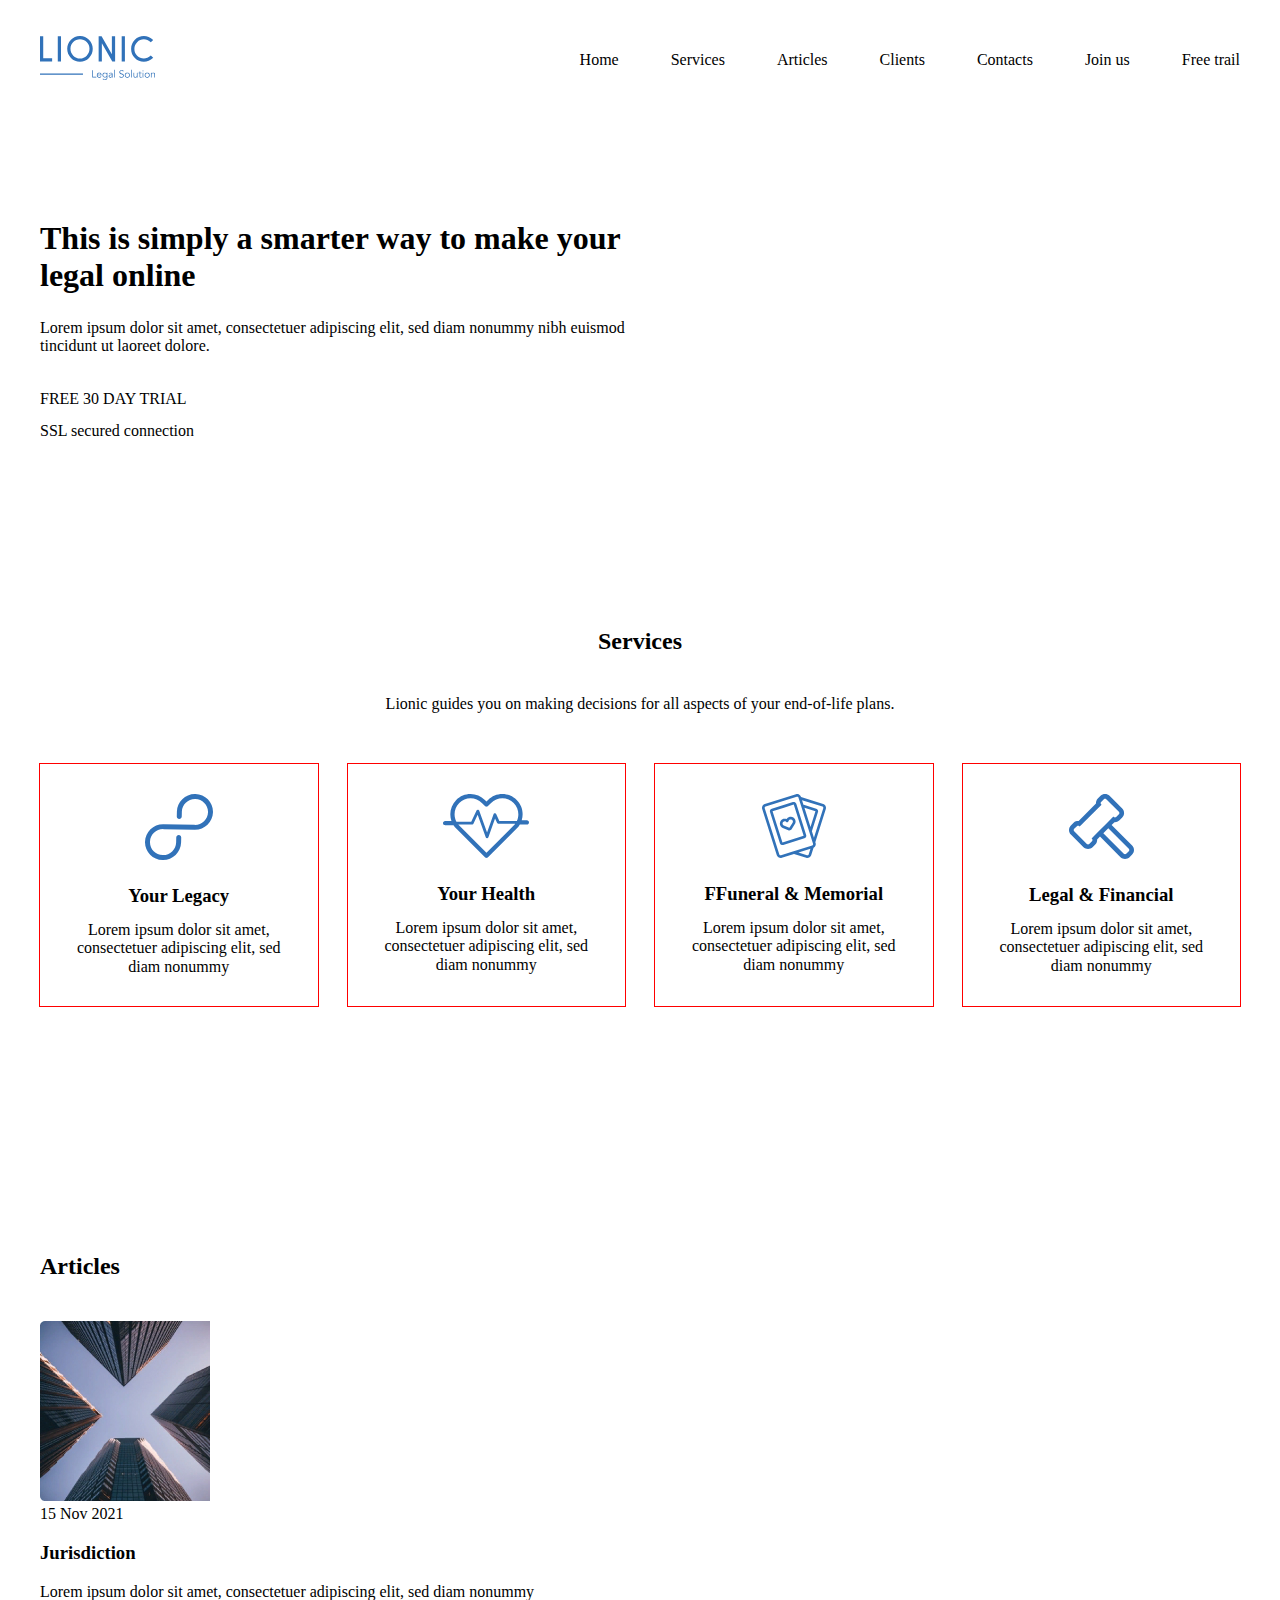
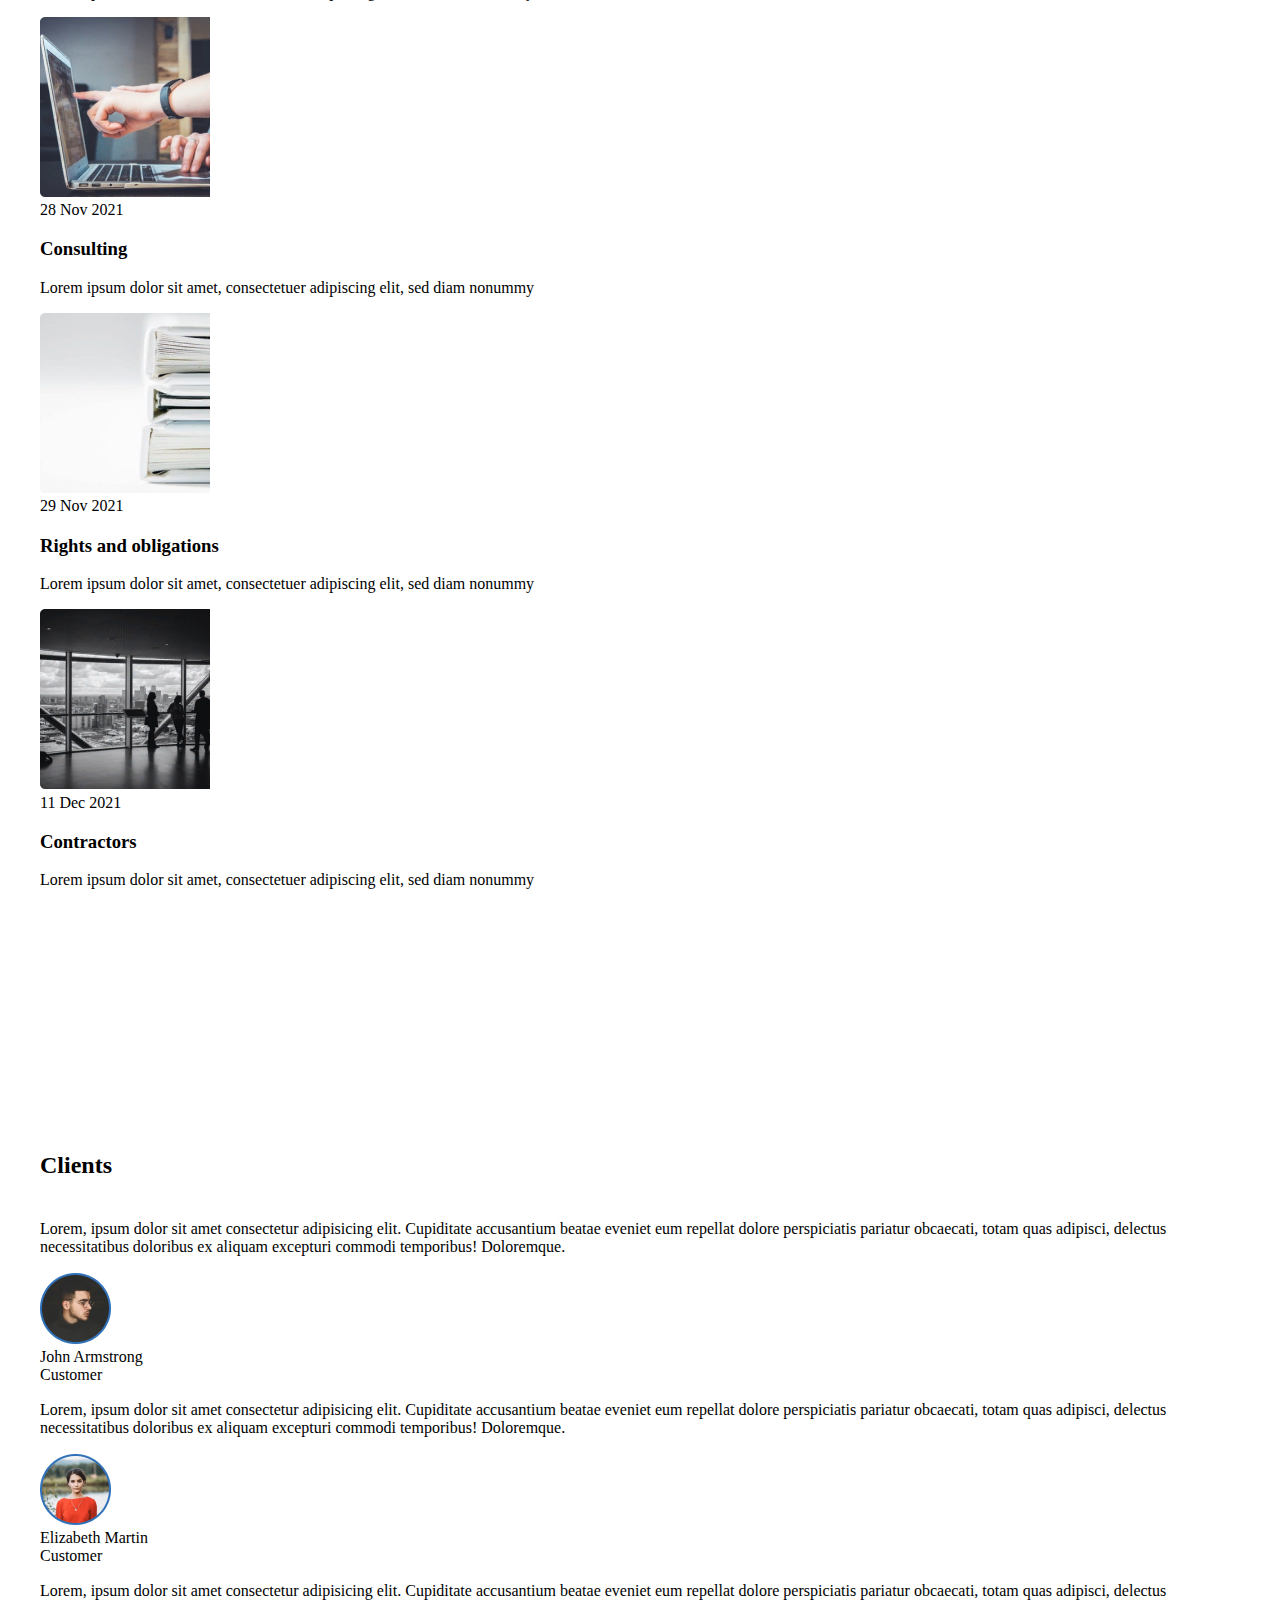
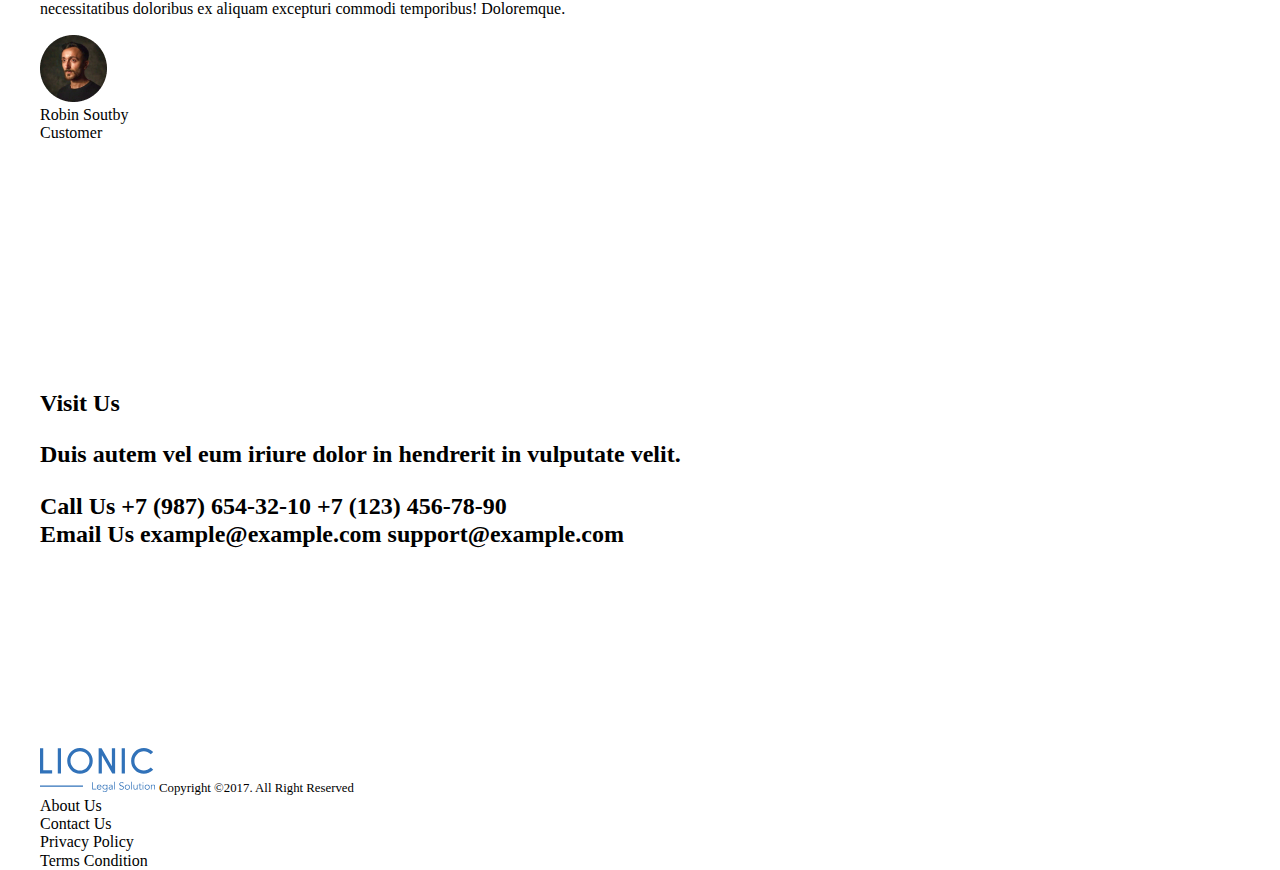
==== commit 543603f6: "sections header, hero, services add base styles" ====
--- a/index.html
+++ b/index.html
@@ -9,12 +9,12 @@
 </head>
 <body>
     <header class="header">
-        <div class="container">
+        <div class="container flex header-container">
             <a href="#" class="header-logo">
                 <img src="img/logo.svg" class="header-logo" alt="blog-photo 4logo">
             </a>
             <nav class="header-nav">
-                <ul class="header-list">
+                <ul class="header-list list-resert flex">
                     <li class="header-list-item">
                         <a href="hero" class="header-link">
                             Home
@@ -47,7 +47,7 @@
                     </li>
                 </ul>
             </nav>
-            <button class="btn header-btn">
+            <button class="btn header-btn btn-resert">
                 Free trail
             </button>
         </div>
@@ -55,14 +55,14 @@
     <main class="main">
         <section id="hero" class="hero">
             <div class="container">
-                <div class="hero-contant">
+                <div class="hero-contant flex">
                     <h1 class="hero-title">
                         This is&nbsp;simply a&nbsp;smarter way to&nbsp;make your legal online
                     </h1>
                     <p class="hero-desc">
                         Lorem ipsum dolor sit amet, consectetuer adipiscing elit, sed diam nonummy nibh euismod tincidunt ut&nbsp;laoreet dolore.
                     </p>
-                    <button class="btn hero-btn">
+                    <button class="btn hero-btn btn-resert">
                         FREE 30&nbsp;DAY TRIAL
                     </button>
                     <span class="hero-secure">
@@ -71,7 +71,7 @@
                 </div>
             </div>
         </section>
-        <section id="services" class="services">
+        <section id="services" class="services section-offset">
             <div class="container">
                 <h2 class="section-title services-title">
                     Services
@@ -79,9 +79,9 @@
                 <p class="section-descr services-descr">
                     Lionic guides you on&nbsp;making decisions for all aspects of&nbsp;your end-of-life plans.
                 </p>
-                <ul class="services-items">
-                    <li class="services-item">
-                        <svg class="servises-item-icon" width="68" height="66" viewBox="0 0 68 66" fill="none" xmlns="http://www.w3.org/2000/svg">
+                <ul class="list-resert services-items flex">
+                    <li class="services-item flex">
+                        <svg class="services-item-icon" width="68" height="66" viewBox="0 0 68 66" fill="none" xmlns="http://www.w3.org/2000/svg">
                             <g clip-path="url(#clip0_7_34)">
                             <path d="M50.393 0.00398661C40.438 -0.212013 32.146 7.63799 31.9 17.512L31.776 22.483C31.742 23.839 32.833 24.973 34.2 25.003C35.567 25.032 36.713 23.947 36.746 22.591L36.871 17.62C37.049 10.471 43.062 4.77799 50.271 4.93399C57.478 5.09099 63.201 11.038 63.023 18.187C62.844 25.335 56.831 31.029 49.623 30.872L18.5 30.197C8.54499 29.981 0.252987 37.831 0.00698678 47.705C-0.240013 57.579 7.65099 65.78 17.607 65.995C27.562 66.211 35.854 58.362 36.1 48.488L36.223 43.572C36.257 42.215 35.166 41.082 33.799 41.052C32.432 41.022 31.286 42.108 31.252 43.464L31.129 48.38C30.951 55.529 24.938 61.222 17.729 61.066C10.522 60.909 4.79899 54.962 4.97699 47.813C5.15599 40.664 11.169 34.971 18.377 35.127L49.5 35.802C59.456 36.018 67.747 28.169 67.994 18.295C68.24 8.41999 60.349 0.219987 50.394 0.00498661L50.393 0.00398661Z" fill="#3172B9"/>
                             </g>
@@ -98,7 +98,7 @@
                             Lorem ipsum dolor sit amet, consectetuer adipiscing elit, sed diam nonummy
                         </p>
                     </li>
-                    <li class="services-item">
+                    <li class="services-item flex">
                         <svg class="services-item-icon" width="86" height="64" viewBox="0 0 86 64" fill="none" xmlns="http://www.w3.org/2000/svg">
                             <g clip-path="url(#clip0_7_47)">
                             <path d="M79.622 20.272C79.622 22.336 79.316 24.352 78.726 26.27H83.868C85.045 26.27 86 27.227 86 28.406C86 29.586 85.045 30.541 83.868 30.541H77.47C77.268 30.541 77.073 30.513 76.888 30.461C76.0053 31.9743 74.9311 33.3675 73.692 34.606L44.972 63.374C44.7741 63.5725 44.539 63.73 44.2802 63.8375C44.0213 63.9449 43.7438 64.0002 43.4635 64.0002C43.1832 64.0002 42.9057 63.9449 42.6468 63.8375C42.388 63.73 42.1529 63.5725 41.955 63.374L13.233 34.606C12.1963 33.5688 11.2752 32.422 10.486 31.186C10.315 31.23 10.136 31.254 9.95 31.254H2.132C1.85176 31.2537 1.57431 31.1983 1.31551 31.0908C1.0567 30.9833 0.821595 30.8259 0.623621 30.6276C0.425646 30.4292 0.268677 30.1938 0.161676 29.9348C0.0546755 29.6758 -0.000261829 29.3983 9.38171e-07 29.118C9.38171e-07 27.938 0.955001 26.982 2.132 26.982H8.447C5.965 19.861 7.56 11.618 13.233 5.93801C15.1066 4.05015 17.3363 2.55313 19.793 1.5338C22.2497 0.514473 24.8843 -0.00687342 27.544 1.15198e-05C32.95 1.15198e-05 38.034 2.10901 41.856 5.93801L43.463 7.54701L45.07 5.93701C46.9438 4.04921 49.1737 2.55231 51.6306 1.53315C54.0874 0.513987 56.7222 -0.0071368 59.382 1.15198e-05C62.0417 -0.00681806 64.6763 0.514553 67.133 1.53388C69.5896 2.55321 71.8194 4.0502 73.693 5.93801C75.5791 7.8172 77.0741 10.0515 78.0918 12.5117C79.1094 14.972 79.6295 17.6096 79.622 20.272ZM70.678 8.95701C69.1987 7.46697 67.4383 6.28548 65.4989 5.48108C63.5595 4.67667 61.4796 4.26536 59.38 4.27101C57.2807 4.26563 55.2012 4.67706 53.2622 5.48146C51.3231 6.28586 49.563 7.46721 48.084 8.95701L44.969 12.077C44.7713 12.2754 44.5364 12.4329 44.2777 12.5403C44.019 12.6478 43.7416 12.7031 43.4615 12.7031C43.1814 12.7031 42.904 12.6478 42.6453 12.5403C42.3866 12.4329 42.1517 12.2754 41.954 12.077L38.84 8.95701C37.3608 7.46718 35.6005 6.28582 33.6613 5.48142C31.7221 4.67703 29.6424 4.26561 27.543 4.27101C25.4437 4.26546 23.3642 4.67682 21.4251 5.48123C19.486 6.28564 17.7259 7.46708 16.247 8.95701C11.173 14.04 10.232 21.718 13.425 27.763H28.236L33.538 16.479C33.783 15.959 34.277 15.634 34.891 15.663C35.1717 15.6764 35.4421 15.7726 35.6681 15.9396C35.8942 16.1065 36.0657 16.3367 36.161 16.601L44.051 38.487L50.542 20.168C50.6364 19.9007 50.8086 19.6678 51.0365 19.4992C51.2643 19.3306 51.5374 19.2341 51.8206 19.2221C52.1038 19.21 52.3842 19.283 52.6255 19.4316C52.8669 19.5802 53.0583 19.7977 53.175 20.056L56.351 27.051H73.852C76.612 21.125 75.554 13.842 70.677 8.95701H70.678ZM16.248 31.586L43.463 58.844L70.678 31.586C71.2253 31.038 71.7323 30.4512 72.195 29.83H55.736C55.179 29.83 54.373 29.573 54.143 29.064L52.046 24.444L45.404 43.189C45.204 43.755 44.67 44.135 44.069 44.136H44.066C43.466 44.136 42.933 43.76 42.729 43.196L34.653 20.798L30.426 29.794C30.192 30.292 29.99 30.541 29.439 30.541H15.293C15.593 30.901 15.912 31.249 16.248 31.586Z" fill="#3172B9"/>
@@ -116,7 +116,7 @@
                             Lorem ipsum dolor sit amet, consectetuer adipiscing elit, sed diam nonummy
                         </p>
                     </li>
-                    <li class="services-item">
+                    <li class="services-item flex">
                         <svg class="services-item-icon" width="64" height="64" viewBox="0 0 64 64" fill="none" xmlns="http://www.w3.org/2000/svg">
                             <g clip-path="url(#clip0_7_58)">
                             <path d="M63.8101 15.073L53.3321 48.146L53.5791 48.926C53.7393 49.4264 53.7986 49.9537 53.7536 50.4772C53.7086 51.0008 53.5603 51.5102 53.3171 51.976C52.9241 52.732 52.3171 53.329 51.5701 53.704L51.5611 53.737L49.1941 61.207C48.8722 62.2171 48.1632 63.0585 47.2223 63.5469C46.2815 64.0354 45.1853 64.131 44.1741 63.813L32.0001 59.957L19.8261 63.813C18.8148 64.131 17.7187 64.0354 16.7778 63.5469C15.8369 63.0585 15.1279 62.2171 14.8061 61.207L0.188058 15.074C0.0280711 14.5735 -0.0310613 14.0462 0.0140824 13.5227C0.0592262 12.9991 0.20775 12.4897 0.451058 12.024C0.69167 11.5566 1.02267 11.1416 1.42487 10.8031C1.82706 10.4646 2.29245 10.2093 2.79406 10.052L33.9431 0.187C34.9542 -0.131631 36.0504 -0.0363451 36.9915 0.451969C37.9325 0.940283 38.6415 1.78178 38.9631 2.792L39.0401 3.034C39.0491 3.036 39.0581 3.037 39.0661 3.04L61.2061 10.053C61.7073 10.2103 62.1723 10.4654 62.5743 10.8035C62.9763 11.1417 63.3073 11.5561 63.5481 12.023C64.0401 12.973 64.1331 14.055 63.8101 15.073ZM48.4441 54.75L36.4161 58.559L44.9781 61.271C45.3153 61.3777 45.6811 61.3463 45.9951 61.1835C46.3092 61.0208 46.5458 60.7401 46.6531 60.403L48.4441 54.75ZM51.0371 49.732L36.4211 3.598C36.3142 3.26106 36.078 2.98029 35.7644 2.81736C35.4507 2.65442 35.0852 2.62264 34.7481 2.729L3.60006 12.595C3.26006 12.702 2.98306 12.935 2.81906 13.252C2.73787 13.4073 2.68829 13.5771 2.67319 13.7517C2.65808 13.9263 2.67775 14.1021 2.73106 14.269L17.3471 60.402C17.5691 61.103 18.3201 61.492 19.0211 61.271L31.5611 57.299C31.5891 57.289 31.6171 57.279 31.6461 57.272L50.1691 51.405C50.5091 51.298 50.7861 51.065 50.9491 50.748C51.1141 50.432 51.1451 50.071 51.0371 49.731V49.732ZM48.4971 32.885L53.4461 17.265L42.4451 13.781L48.4971 32.885ZM61.1801 13.25C61.0998 13.0945 60.9896 12.9565 60.8557 12.8439C60.7218 12.7313 60.567 12.6464 60.4001 12.594L40.0231 6.14L41.4691 10.701C41.5571 10.711 41.6451 10.729 41.7321 10.757L54.2501 14.722C54.5841 14.8269 54.894 14.9969 55.1619 15.2223C55.4299 15.4477 55.6505 15.7239 55.8111 16.035C55.9734 16.3456 56.0726 16.6852 56.1028 17.0344C56.133 17.3835 56.0937 17.7352 55.9871 18.069L49.8951 37.297L51.9331 43.731L61.2681 14.267C61.3751 13.927 61.3441 13.567 61.1801 13.25ZM30.9401 23.336C31.5152 23.6323 32.0259 24.0398 32.4425 24.5349C32.8591 25.0299 33.1733 25.6027 33.3671 26.22C33.5725 26.8654 33.633 27.5483 33.5443 28.2198C33.4557 28.8913 33.22 29.535 32.8541 30.105L29.6411 35.126C29.3916 35.5142 29.0489 35.8336 28.6441 36.0552C28.2393 36.2767 27.7855 36.3932 27.3241 36.394C26.9701 36.394 26.6161 36.326 26.2841 36.19L20.7651 33.936C20.1378 33.6806 19.5745 33.29 19.1154 32.792C18.6563 32.2941 18.3127 31.701 18.1091 31.055C17.9119 30.4388 17.8389 29.7897 17.8943 29.1451C17.9498 28.5006 18.1326 27.8734 18.4321 27.3C18.7284 26.7249 19.1359 26.2142 19.631 25.7976C20.126 25.3811 20.6988 25.0668 21.3161 24.873C22.3839 24.5378 23.5338 24.5745 24.5781 24.977C25.1998 24.0462 26.1189 23.3539 27.1851 23.013C27.8013 22.8161 28.4504 22.7433 29.0949 22.7987C29.7394 22.8541 30.3665 23.0368 30.9401 23.336ZM30.8251 27.025C30.7361 26.742 30.5919 26.4795 30.4009 26.2526C30.2098 26.0257 29.9757 25.8389 29.7121 25.703C29.4491 25.5656 29.1615 25.4818 28.8659 25.4564C28.5703 25.431 28.2726 25.4645 27.9901 25.555C27.6178 25.6716 27.2823 25.8833 27.0168 26.1692C26.7513 26.455 26.565 26.8051 26.4761 27.185C26.4221 27.4083 26.3114 27.6139 26.1547 27.7819C25.998 27.9499 25.8006 28.0747 25.5816 28.1441C25.3626 28.2135 25.1294 28.2251 24.9045 28.178C24.6797 28.1309 24.4708 28.0265 24.2981 27.875C24.0064 27.6158 23.6523 27.4371 23.2705 27.3565C22.8888 27.2758 22.4926 27.296 22.1211 27.415C21.838 27.5042 21.5755 27.6487 21.3488 27.8401C21.122 28.0315 20.9355 28.266 20.8001 28.53C20.6627 28.793 20.5789 29.0806 20.5535 29.3762C20.5281 29.6718 20.5616 29.9694 20.6521 30.252C20.8271 30.805 21.2371 31.249 21.7751 31.469L27.2931 33.723C27.3114 33.731 27.3322 33.7317 27.3511 33.725C27.3696 33.7194 27.3856 33.7074 27.3961 33.691L30.6091 28.669C30.9231 28.179 31.0021 27.581 30.8261 27.027L30.8251 27.025ZM44.1721 40.932C44.2788 41.2656 44.3183 41.6171 44.2882 41.966C44.2582 42.315 44.1592 42.6545 43.9971 42.965C43.8365 43.2764 43.6158 43.5529 43.3477 43.7785C43.0796 44.004 42.7694 44.1742 42.4351 44.279L21.2401 50.994C20.5659 51.2062 19.835 51.1426 19.2077 50.817C18.5803 50.4914 18.1076 49.9305 17.8931 49.257L8.01306 18.07C7.90624 17.7362 7.8667 17.3846 7.89674 17.0355C7.92678 16.6863 8.0258 16.3466 8.18806 16.036C8.34862 15.7249 8.56923 15.4487 8.83717 15.2233C9.1051 14.9979 9.41503 14.8279 9.74906 14.723L30.9451 8.009C31.6194 7.79619 32.3506 7.85955 32.9782 8.18519C33.6059 8.51083 34.0788 9.07215 34.2931 9.746L44.1721 40.932ZM41.6301 41.737L31.7501 10.551L21.9781 13.645L10.5531 17.264L20.4331 48.45L41.6301 41.737Z" fill="#3172B9"/>
@@ -134,7 +134,7 @@
                             Lorem ipsum dolor sit amet, consectetuer adipiscing elit, sed diam nonummy
                         </p>
                     </li>
-                    <li class="services-item">
+                    <li class="services-item flex">
                         <svg class="services-item-icon" width="65" height="65" viewBox="0 0 65 65" fill="none" xmlns="http://www.w3.org/2000/svg">
                             <g clip-path="url(#clip0_7_69)">
                             <path d="M63.131 51.506C64.3269 52.7045 64.9985 54.3285 64.9985 56.0215C64.9985 57.7146 64.3269 59.3385 63.131 60.537L60.54 63.13C59.9482 63.7249 59.2442 64.1965 58.4689 64.5175C57.6935 64.8385 56.8622 65.0025 56.023 65C55.184 65.0024 54.3529 64.8384 53.5777 64.5174C52.8025 64.1964 52.0987 63.7249 51.507 63.13L30.988 42.613L28.126 45.475C28.2028 46.397 28.077 47.3246 27.7574 48.1928C27.4378 49.061 26.9322 49.8488 26.276 50.501L23.55 53.227C22.9583 53.8218 22.2545 54.2934 21.4793 54.6143C20.7042 54.9353 19.873 55.0994 19.034 55.097C18.1952 55.0993 17.3642 54.9352 16.5892 54.6142C15.8142 54.2932 15.1106 53.8217 14.519 53.227L1.86503 40.575C0.66925 39.3767 -0.00231934 37.7529 -0.00231934 36.06C-0.00231934 34.3671 0.66925 32.7434 1.86503 31.545L4.59103 28.819C5.24326 28.1629 6.03107 27.6573 6.89928 27.3377C7.76748 27.0182 8.69507 26.8923 9.61703 26.969L26.97 9.61902C26.8953 8.69769 27.0219 7.77112 27.341 6.90358C27.6601 6.03605 28.1641 5.24832 28.818 4.59502L31.543 1.87002C32.1347 1.27539 32.8383 0.803958 33.6133 0.48298C34.3883 0.162003 35.2192 -0.00214761 36.058 2.1214e-05C37.764 2.1214e-05 39.368 0.664021 40.574 1.87002L53.227 14.522C54.4226 15.7205 55.094 17.3442 55.094 19.037C55.094 20.7298 54.4226 22.3536 53.227 23.552L50.502 26.278C49.8497 26.9342 49.0617 27.4398 48.1933 27.7594C47.3249 28.079 46.3972 28.2048 45.475 28.128L42.613 30.99L63.131 51.506ZM31.164 35.784L35.783 31.165L39.243 27.705L44.398 22.551L44.798 22.951C45.126 23.279 45.556 23.443 45.986 23.443C46.416 23.443 46.846 23.279 47.175 22.951L49.9 20.226C50.0561 20.07 50.1798 19.8848 50.2643 19.681C50.3487 19.4771 50.3922 19.2587 50.3922 19.038C50.3922 18.8174 50.3487 18.5989 50.2643 18.3951C50.1798 18.1912 50.0561 18.006 49.9 17.85L37.246 5.19702C37.0901 5.04084 36.905 4.91699 36.7011 4.83256C36.4972 4.74813 36.2787 4.70479 36.058 4.70502C35.628 4.70502 35.198 4.86902 34.87 5.19702L32.144 7.92202C31.9879 8.07804 31.864 8.26332 31.7794 8.46725C31.6949 8.67118 31.6514 8.88977 31.6514 9.11052C31.6514 9.33128 31.6949 9.54987 31.7794 9.7538C31.864 9.95773 31.9879 10.143 32.144 10.299L32.544 10.699L10.694 32.546L10.294 32.146C10.1381 31.9898 9.95296 31.866 9.74909 31.7816C9.54523 31.6971 9.32669 31.6538 9.10603 31.654C8.67603 31.654 8.24603 31.818 7.91803 32.146L5.19303 34.87C5.03701 35.026 4.91325 35.2112 4.82881 35.4151C4.74437 35.6189 4.70091 35.8374 4.70091 36.058C4.70091 36.2787 4.74437 36.4971 4.82881 36.701C4.91325 36.9048 5.03701 37.09 5.19303 37.246L17.846 49.9C18.174 50.228 18.604 50.392 19.034 50.392C19.464 50.392 19.894 50.228 20.223 49.9L22.948 47.175C23.1042 47.019 23.2281 46.8337 23.3126 46.6298C23.3971 46.4259 23.4407 46.2073 23.4407 45.9865C23.4407 45.7658 23.3971 45.5472 23.3126 45.3433C23.2281 45.1393 23.1042 44.954 22.948 44.798L22.548 44.398L27.703 39.244L31.164 35.784ZM59.804 54.834L39.285 34.317L34.315 39.287L54.835 59.803C55.162 60.131 55.593 60.295 56.023 60.295C56.453 60.295 56.883 60.131 57.211 59.803L59.804 57.21C59.9601 57.054 60.0838 56.8688 60.1683 56.665C60.2527 56.4611 60.2962 56.2427 60.2962 56.022C60.2962 55.8014 60.2527 55.5829 60.1683 55.3791C60.0838 55.1752 59.9601 54.99 59.804 54.834Z" fill="#3172B9"/>
@@ -155,12 +155,12 @@
                 </ul>
             </div>
         </section>
-        <section id="articles" class="articles">
+        <section id="articles" class="articles section-offset">
             <div class="container">
                 <h2 class="section-title articles-title">
                     Articles
                 </h2>
-                <ul class="articles-list">
+                <ul class="list-resert articles-list">
                     <li class="articles-item">
                         <article class="blog-preview">
                             <img src="img/blog1.jpg" alt="blog-photo 1" class="blog-preview-image">
@@ -228,12 +228,12 @@
                 </ul>
             </div>            
         </section>
-        <section id="clients" class="clients">
+        <section id="clients" class="clients section-offset">
             <div class="container">
                 <h2 class="section-title clients-title">
                     Clients
                 </h2>
-                <ul class="clients-list">
+                <ul class="list-resert clients-list">
                     <li class="clients-item">
                         <p class="clients-item-descr">
                             Lorem, ipsum dolor sit amet consectetur adipisicing elit. Cupiditate accusantium beatae eveniet eum repellat dolore perspiciatis pariatur obcaecati, totam quas adipisci, delectus necessitatibus doloribus ex aliquam excepturi commodi temporibus! Doloremque.
@@ -291,11 +291,11 @@
                 </ul>
             </div>            
         </section>
-        <section id="contacts" class="contacts">
+        <section id="contacts" class="contacts section-offset">
             <div class="container">
                 <h2 class="section-title contacts-title">
                     <adress class="contacts-adress">
-                        <ul class="contacts-list">
+                        <ul class="list-resert contacts-list">
                             <li class="contacts-item">
                                 <strong class="contacts-item-caption">
                                     Visit Us
@@ -347,7 +347,7 @@
 			</div>
 			<div class="footer-right">
 				<nav class="footer-nav">
-					<ul class="footer-list">
+					<ul class="list-resert footer-list">
 						<li class="footer-item">
 							<a href="#" target="_blank" class="footer-link">About Us</a>
 						</li>
@@ -362,7 +362,7 @@
 						</li>
 					</ul>
 				</nav>
-				<ul class="social">
+				<ul class="list-resert social">
 					<li class="social-item"><a href="#" class="social-link social-link-tw"></a></li>
 					<li class="social-item"><a href="#" class="social-link social-link-linkedin"></a></li>
 					<li class="social-item"><a href="#" class="social-link social-link-mail"></a></li>
--- a/css/style.css
+++ b/css/style.css
@@ -22,17 +22,62 @@
   font-family: 'Font', 'sans-serif';
 }
 
+.list-resert {
+  margin: 0;
+  padding: 0;
+  list-style: none;
+}
+
+.btn-resert {
+  padding: 0;
+  border: none;
+  background-color: transparent;
+  cursor: pointer;
+}
+
+.flex {
+  display:flex;
+}
+
 .header {
+  padding: 36px 0;
 }
 .container {
-}
+  width: 1200px;
+  padding: 0 15px;
+  margin: 0 auto;
+}
+
+.section-descr {
+  margin: 0;
+  margin-bottom: 50px;
+}
+
+.section-offset {
+  padding-top: 87px;
+  padding-bottom: 160px;
+}
+
+.section-title {
+  margin: 0;
+  margin-bottom: 40px;
+}
+
+.header-container {
+  align-items: center;
+}
+
 .header-logo {
+  margin-right: auto;
 }
 .header-nav {
-}
+  margin-right: 52px;
+}
+
 .header-list {
 }
-.header-list-item {
+.header-list-item:not(:last-child) {
+  margin-right: 52px;
 }
 .header-link {
 }
@@ -43,39 +88,72 @@
 .main {
 }
 .hero {
-}
+  padding: 100px 0;
+}
+
 .hero-contant {
-}
+  max-width: 50%;
+  flex-direction: column;
+  align-items: flex-start;
+}
+
 .hero-title {
-}
+  margin: 0;
+  margin-bottom: 25px;
+}
+
 .hero-desc {
-}
+  margin: 0;
+  margin-bottom: 34px;
+}
+
 .hero-btn {
-}
+  margin-bottom: 14px;
+}
+
 .hero-secure {
 }
+
+
+/*services*/
+
 .services {
 }
-.section-title {
-}
+
 .services-title {
-}
-.section-descr {
-}
+  text-align: center;
+}
+
 .services-descr {
+  text-align: center;
 }
 .services-items {
 }
 .services-item {
-}
-.servises-item-icon {
-}
+  flex-direction: column;
+  align-items: center;
+  padding: 30px;
+  width: 270px;
+  outline: 1px solid red;
+}
+.services-item:not(:nth-child(4n)) {
+  margin-right: 30px;
+}
+
+.services-item-icon {
+  margin-bottom: 25px;
+}
+
 .services-item-title {
-}
+  margin: 0;
+  margin-bottom: 15px;
+}
+
 .services-item-descr {
-}
-.services-item-icon {
-}
+  margin: 0;
+  text-align: center;
+}
+
 .articles {
 }
 .articles-title {
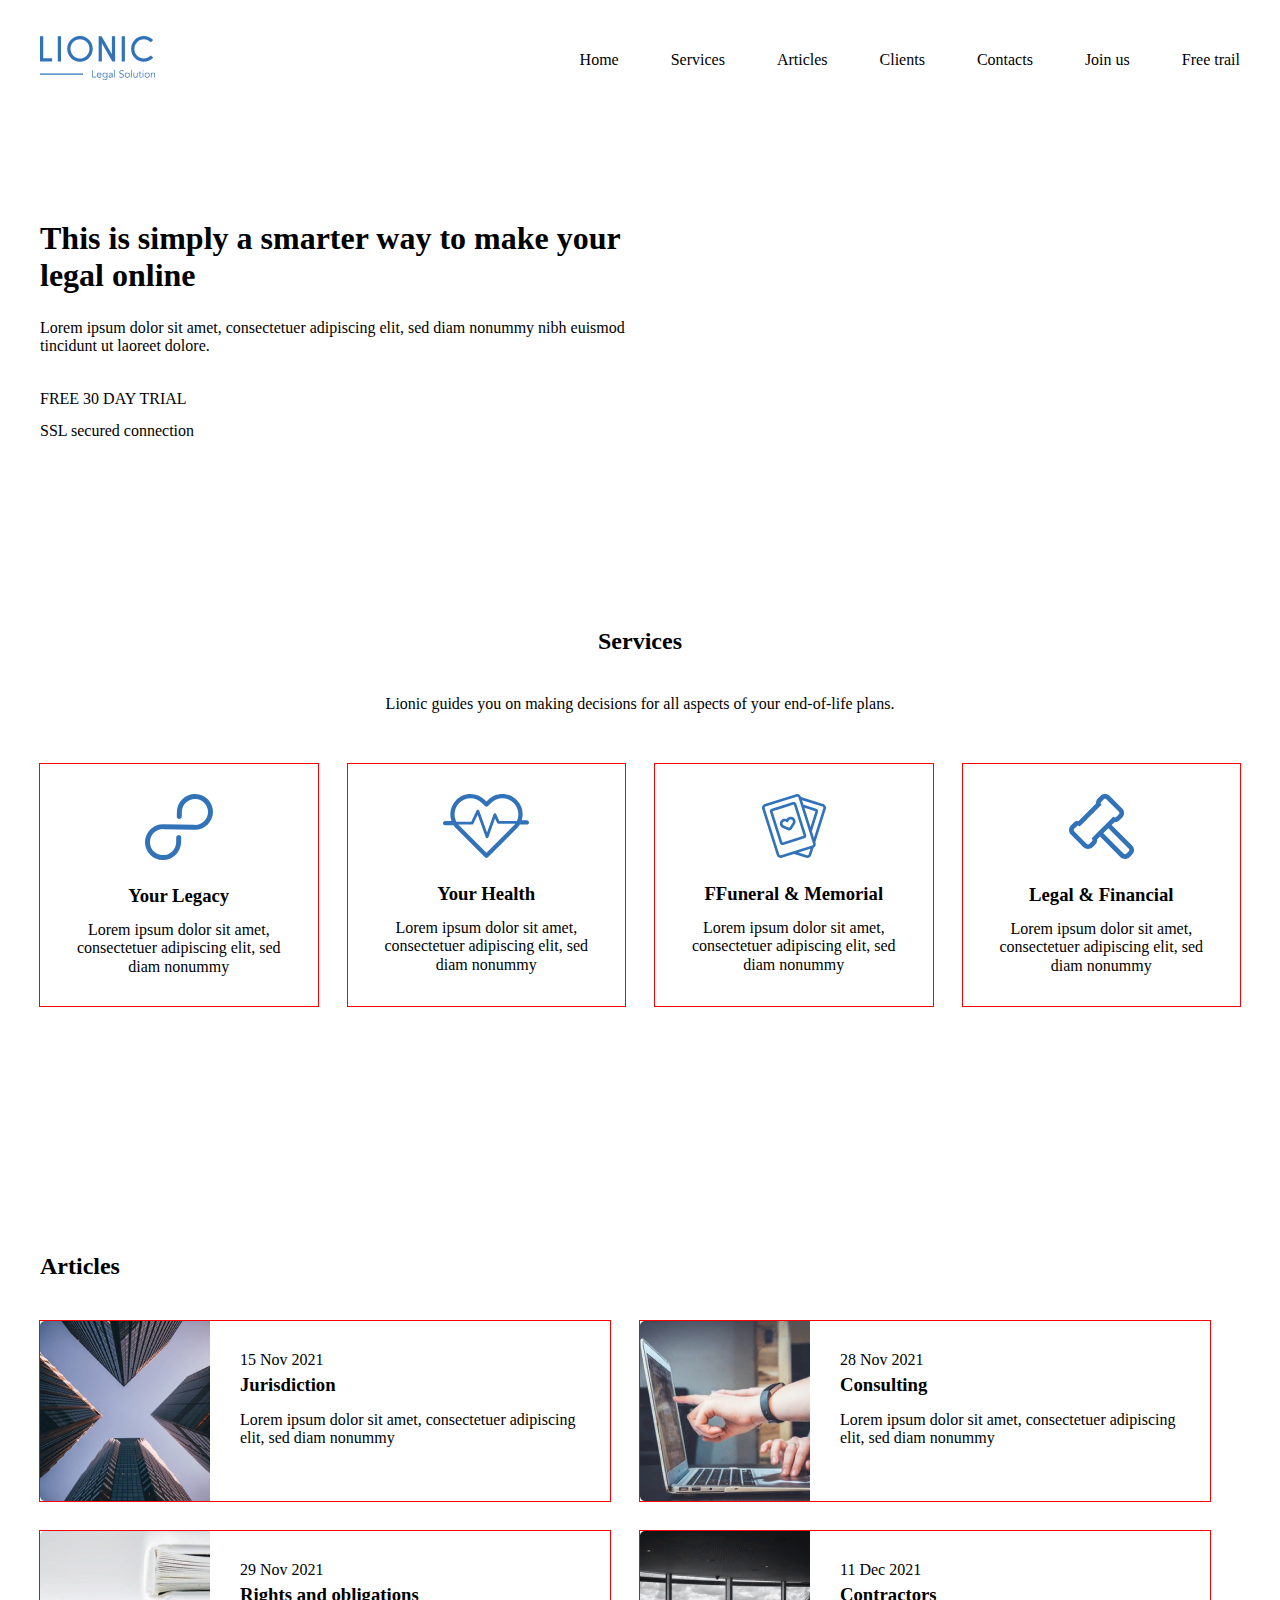
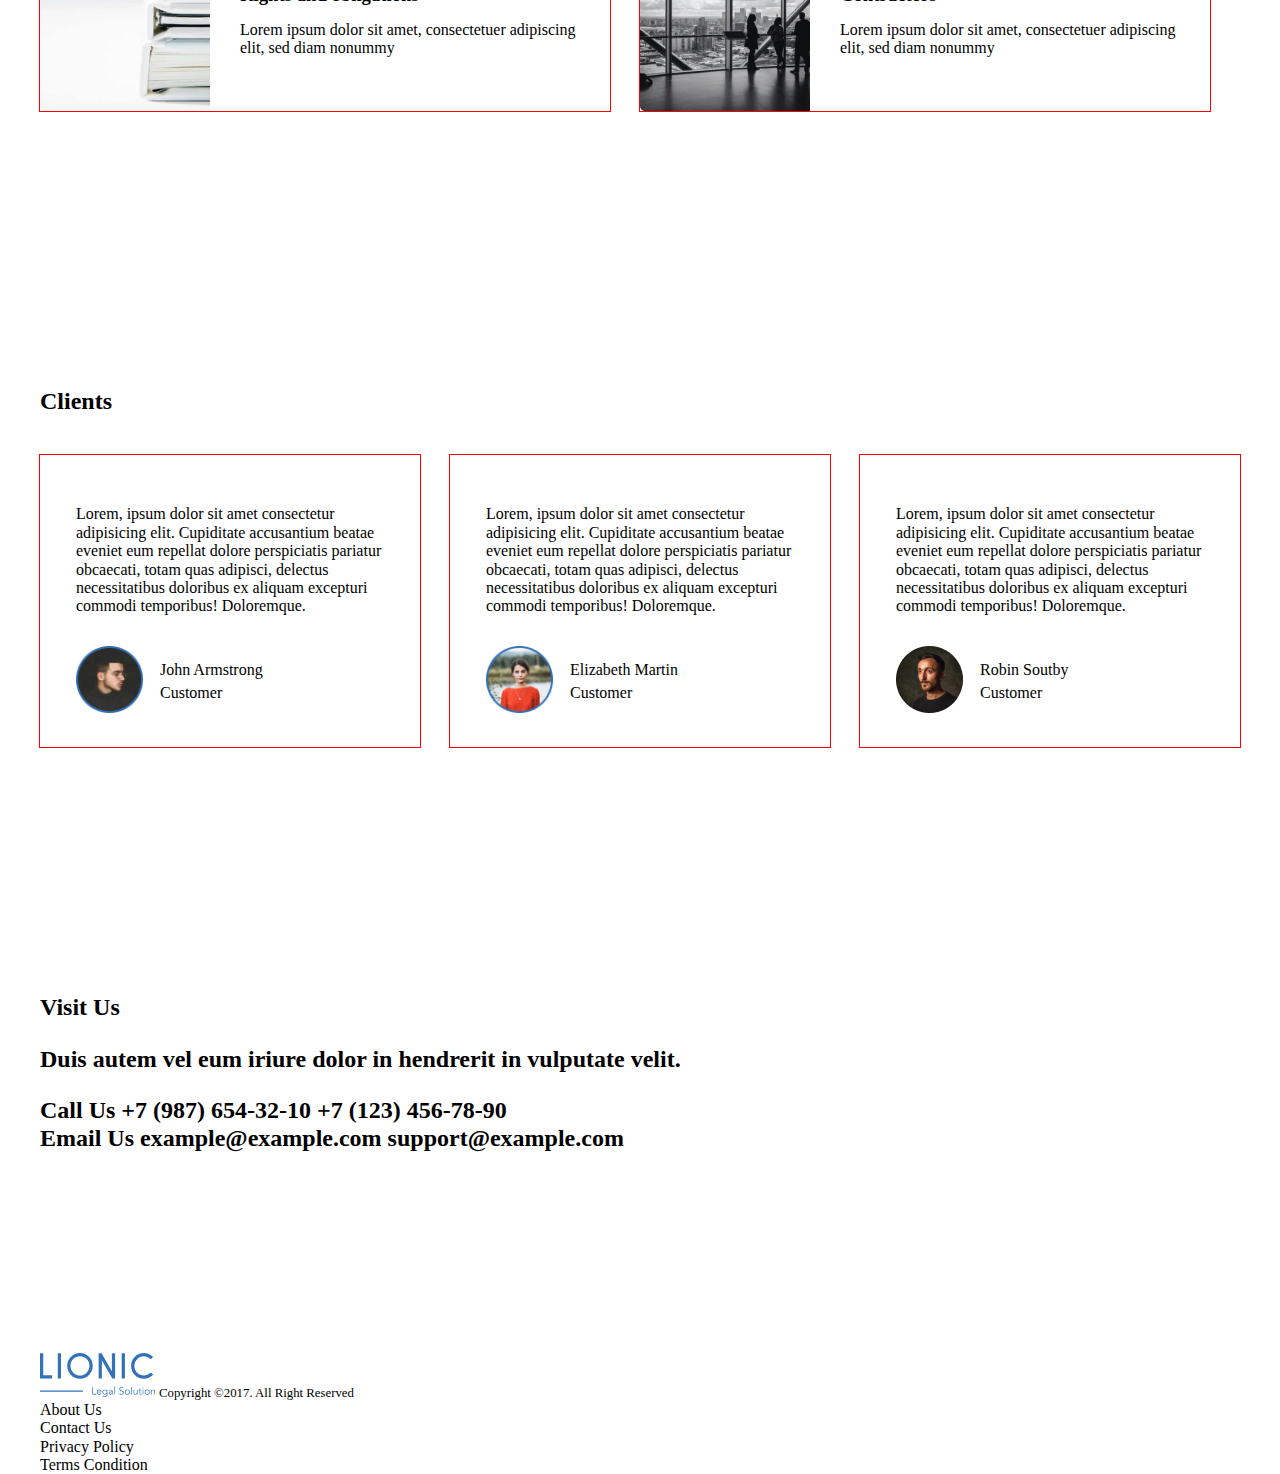
==== commit efe6b6b5: "articles and clients section styles added" ====
--- a/index.html
+++ b/index.html
@@ -160,9 +160,9 @@
                 <h2 class="section-title articles-title">
                     Articles
                 </h2>
-                <ul class="list-resert articles-list">
+                <ul class="list-resert articles-list flex">
                     <li class="articles-item">
-                        <article class="blog-preview">
+                        <article class="blog-preview flex">
                             <img src="img/blog1.jpg" alt="blog-photo 1" class="blog-preview-image">
                             <div class="blog-preview-text">
                                 <time class="blog-preview-time" datetime="2022.08.18 21.40">
@@ -178,7 +178,7 @@
                         </article>
                     </li>
                     <li class="articles-item">
-                        <article class="blog-preview">
+                        <article class="blog-preview flex">
                             <img src="img/blog2.jpg" alt="blog-photo 2" class="blog-preview-image">
                             <div class="blog-preview-text">
                                 <time class="blog-preview-time" datetime="2022.08.18 21.40">
@@ -194,7 +194,7 @@
                         </article>
                     </li>
                     <li class="articles-item">
-                        <article class="blog-preview">
+                        <article class="blog-preview flex">
                             <img src="img/blog3.jpg" alt="blog-photo 3" class="blog-preview-image">
                             <div class="blog-preview-text">
                                 <time class="blog-preview-time" datetime="2022.08.18 21.40">
@@ -210,7 +210,7 @@
                         </article>
                     </li>
                     <li class="articles-item">
-                        <article class="blog-preview">
+                        <article class="blog-preview flex">
                             <img src="img/blog4.jpg" alt="blog-photo 4" class="blog-preview-image">
                             <div class="blog-preview-text">
                                 <time class="blog-preview-time" datetime="2022.08.18 21.40">
@@ -233,12 +233,12 @@
                 <h2 class="section-title clients-title">
                     Clients
                 </h2>
-                <ul class="list-resert clients-list">
-                    <li class="clients-item">
+                <ul class="list-resert clients-list flex">
+                    <li class="clients-item flex">
                         <p class="clients-item-descr">
                             Lorem, ipsum dolor sit amet consectetur adipisicing elit. Cupiditate accusantium beatae eveniet eum repellat dolore perspiciatis pariatur obcaecati, totam quas adipisci, delectus necessitatibus doloribus ex aliquam excepturi commodi temporibus! Doloremque.
                         </p>
-                        <div class="clients-user">
+                        <div class="clients-user flex">
                             <div class="clients-avatar">
                                 <img src="img/client1.jpg" alt="John Armstrong">
                             </div>
@@ -252,11 +252,11 @@
                             </div>
                         </div>
                     </li>
-                    <li class="clients-item">
+                    <li class="clients-item flex">
                         <p class="clients-item-descr">
                             Lorem, ipsum dolor sit amet consectetur adipisicing elit. Cupiditate accusantium beatae eveniet eum repellat dolore perspiciatis pariatur obcaecati, totam quas adipisci, delectus necessitatibus doloribus ex aliquam excepturi commodi temporibus! Doloremque.
                         </p>
-                        <div class="clients-user">
+                        <div class="clients-user flex">
                             <div class="clients-avatar">
                                 <img src="img/client2.png" alt="Elizabeth Martin">
                             </div>
@@ -270,11 +270,11 @@
                             </div>
                         </div>
                     </li>
-                    <li class="clients-item">
+                    <li class="clients-item flex">
                         <p class="clients-item-descr">
                             Lorem, ipsum dolor sit amet consectetur adipisicing elit. Cupiditate accusantium beatae eveniet eum repellat dolore perspiciatis pariatur obcaecati, totam quas adipisci, delectus necessitatibus doloribus ex aliquam excepturi commodi temporibus! Doloremque.
                         </p>
-                        <div class="clients-user">
+                        <div class="clients-user flex">
                             <div class="clients-avatar">
                                 <img src="img/client3.png" alt="Robin Soutby">
                             </div>
--- a/css/style.css
+++ b/css/style.css
@@ -74,19 +74,10 @@
   margin-right: 52px;
 }
 
-.header-list {
-}
 .header-list-item:not(:last-child) {
   margin-right: 52px;
 }
-.header-link {
-}
-.btn {
-}
-.header-btn {
-}
-.main {
-}
+
 .hero {
   padding: 100px 0;
 }
@@ -111,14 +102,7 @@
   margin-bottom: 14px;
 }
 
-.hero-secure {
-}
-
-
 /*services*/
-
-.services {
-}
 
 .services-title {
   text-align: center;
@@ -127,8 +111,7 @@
 .services-descr {
   text-align: center;
 }
-.services-items {
-}
+
 .services-item {
   flex-direction: column;
   align-items: center;
@@ -154,26 +137,46 @@
   text-align: center;
 }
 
-.articles {
-}
-.articles-title {
-}
+/*articles*/
+
 .articles-list {
-}
+  flex-wrap: wrap;
+}
+
 .articles-item {
-}
+  width: 570px;
+  margin-bottom: 30px;
+  outline: 1px solid red;
+}
+
+.articles-item:not(:nth-child(2n)) {
+  margin-right: 30px;
+}
+
 .blog-preview {
-}
-.blog-preview-image {
-}
+  object-fit: cover;
+}
+
 .blog-preview-text {
-}
+  padding: 30px;
+}
+
 .blog-preview-time {
-}
+  display: block;
+  margin-bottom: 5px;
+}
+
 .blog-preview-title {
-}
+  margin: 0;
+  margin-bottom: 15px;
+}
+
 .blog-preview-descr {
-}
+  margin: 0;
+}
+
+/*clients*/
+
 .clients {
 }
 .clients-title {
@@ -181,16 +184,37 @@
 .clients-list {
 }
 .clients-item {
-}
+  flex-direction: column;
+  width: 370px;
+  padding: 50px 36px;
+  padding-bottom: 30px;
+  outline: 1px solid red;
+}
+
+.clients-item:not(:nth-child(3n)) {
+  margin-right: 30px;
+}
+
 .clients-item-descr {
-}
+  margin: 0;
+  margin-bottom: 30px;
+}
+
 .clients-user {
-}
+  margin-top: auto;
+  align-items: center;
+}
+
 .clients-avatar {
-}
+  flex-shrink: 0;
+  width: 67px;
+  margin-right: 17px;
+}
+
 .clients-text {
 }
 .clients-name {
+  margin-bottom: 5px;
 }
 .clients-post {
 }
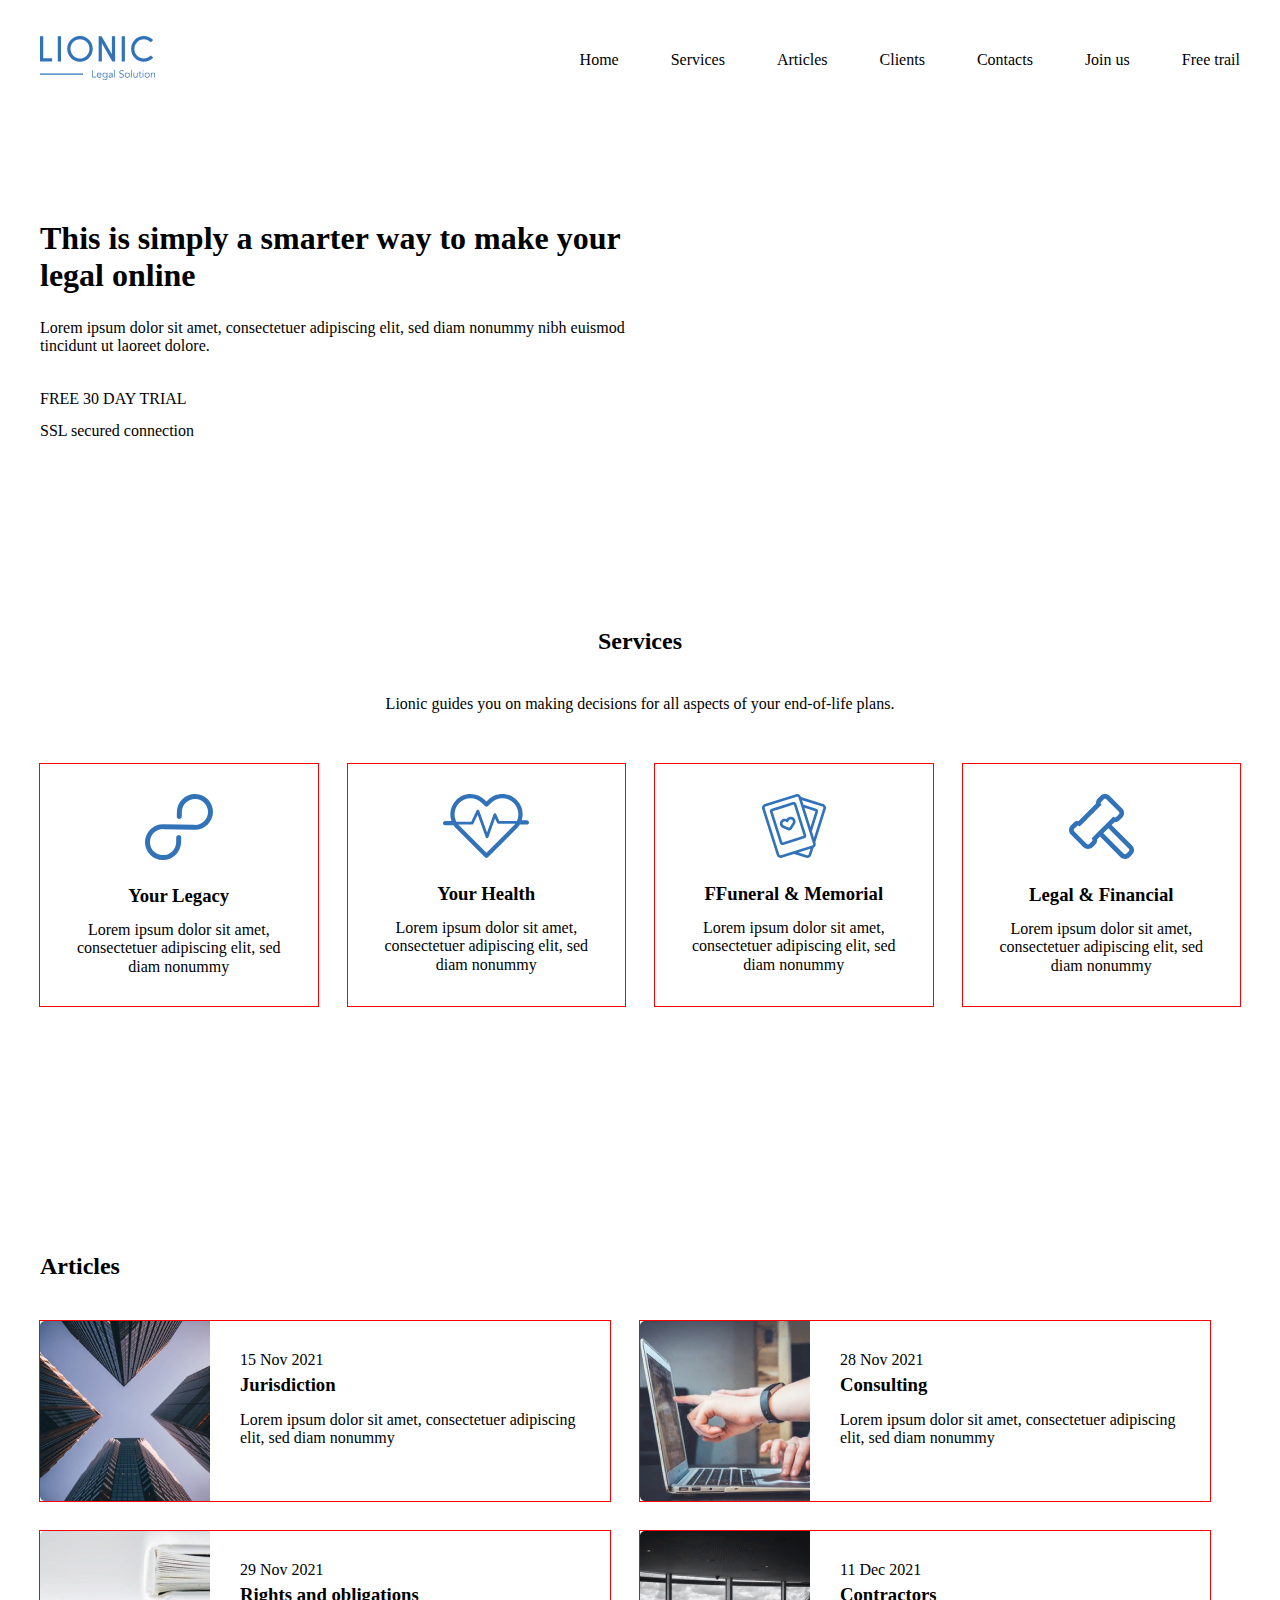
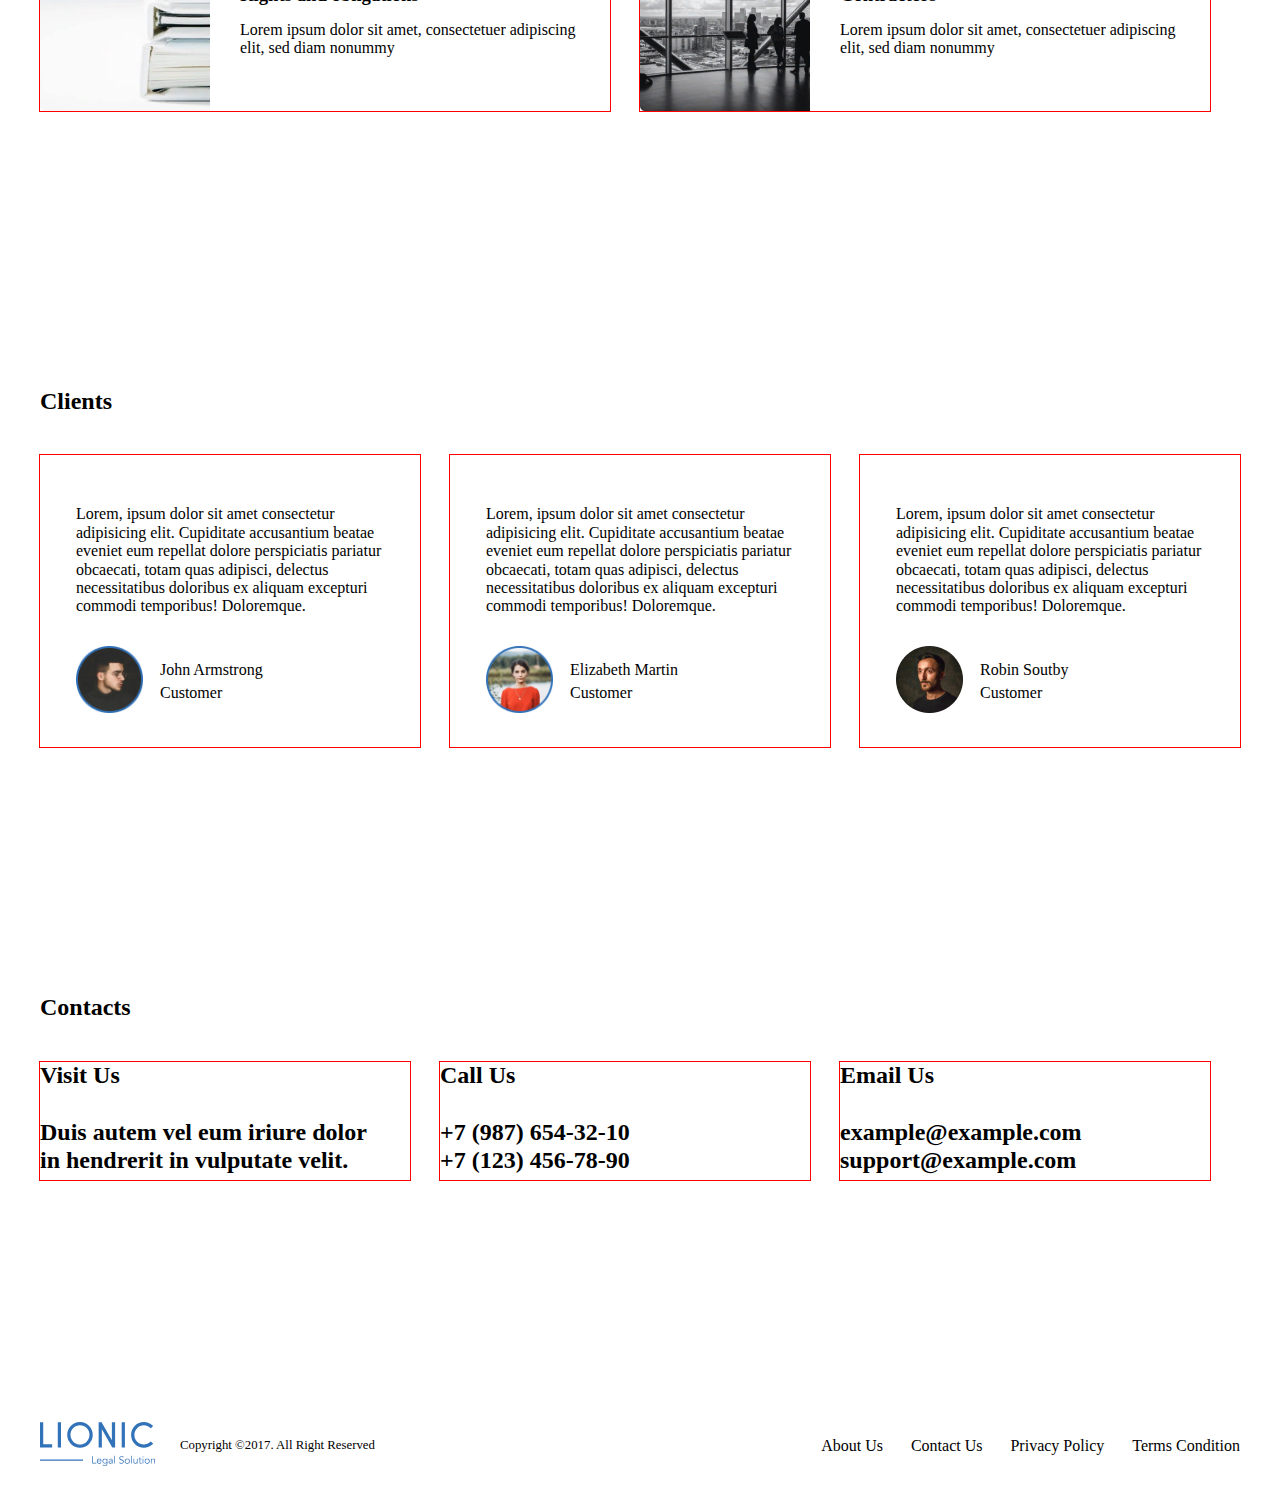
==== commit 33ca9271: "contacts and footer base style added" ====
--- a/index.html
+++ b/index.html
@@ -293,10 +293,13 @@
         </section>
         <section id="contacts" class="contacts section-offset">
             <div class="container">
+                <h2 class="section-title clients-title">
+                    Contacts
+                </h2>
                 <h2 class="section-title contacts-title">
                     <adress class="contacts-adress">
-                        <ul class="list-resert contacts-list">
-                            <li class="contacts-item">
+                        <ul class="list-resert contacts-list flex">
+                            <li class="contacts-item flex">
                                 <strong class="contacts-item-caption">
                                     Visit Us
                                 </strong>
@@ -304,7 +307,7 @@
                                     Duis autem vel eum iriure dolor in&nbsp;hendrerit in&nbsp;vulputate velit.
                                 </p>
                             </li>
-                            <li class="contacts-item">
+                            <li class="contacts-item flex">
                                 <strong class="contacts-item-caption">
                                     Call Us
                                 </strong>
@@ -315,7 +318,7 @@
                                     +7 (123) 456-78-90
                                 </a>
                             </li>
-                            <li class="contacts-item">
+                            <li class="contacts-item flex">
                                 <strong class="contacts-item-caption">
                                     Email Us
                                 </strong>
@@ -336,8 +339,8 @@
         </section-->
     </main>
     <footer class="footer">
-        <div class="container">
-			<div class="footer-left">
+        <div class="container flex footer-container">
+			<div class="footer-left flex">
 				<a href="#" class="footer-logo">
 					<img src="img/logo.svg" alt="Logo">
 				</a>
@@ -345,9 +348,9 @@
 					Copyright ©2017. All Right Reserved
 				</small>
 			</div>
-			<div class="footer-right">
+			<div class="footer-right flex">
 				<nav class="footer-nav">
-					<ul class="list-resert footer-list">
+					<ul class="list-resert footer-list flex">
 						<li class="footer-item">
 							<a href="#" target="_blank" class="footer-link">About Us</a>
 						</li>
@@ -362,7 +365,7 @@
 						</li>
 					</ul>
 				</nav>
-				<ul class="list-resert social">
+				<ul class="list-resert social flex">
 					<li class="social-item"><a href="#" class="social-link social-link-tw"></a></li>
 					<li class="social-item"><a href="#" class="social-link social-link-linkedin"></a></li>
 					<li class="social-item"><a href="#" class="social-link social-link-mail"></a></li>
--- a/css/style.css
+++ b/css/style.css
@@ -218,37 +218,63 @@
 }
 .clients-post {
 }
+
+/*contacts*/
+
 .contacts {
 }
 .contacts-title {
 }
 .contacts-adress {
+  font-style: normal;
 }
 .contacts-list {
 }
 .contacts-item {
-}
+  flex-direction: column;
+  width: 370px;
+  outline: 1px solid red;
+}
+
+.contacts-item:not(:nth-child(3n)) {
+  margin-right: 30px;
+}
+
 .contacts-item-caption {
-}
+  margin-bottom: 30px;
+}
+
 .contacts-item-text {
-}
-.contacts-item-link {
-}
+  margin: 0;
+}
+
+.contacts-item-link:not(:nth-child(2n)) {
+  margin-bottom: 5px;
+}
+/*footer*/
 .footer {
-}
-.footer-left {
-}
+  padding: 42px 0;
+}
+.footer-container {
+  align-items: center;
+  justify-content: space-between;
+}
+.footer-left,
+.footer-right {
+  align-items: center;
+}
+
 .footer-logo {
+  margin-right: 25px;
 }
 .footer-copy {
 }
-.footer-right {
-}
 .footer-nav {
 }
 .footer-list {
 }
-.footer-item {
+.footer-item:not(:last-child) {
+  margin-right: 28px;
 }
 .footer-link {
 }
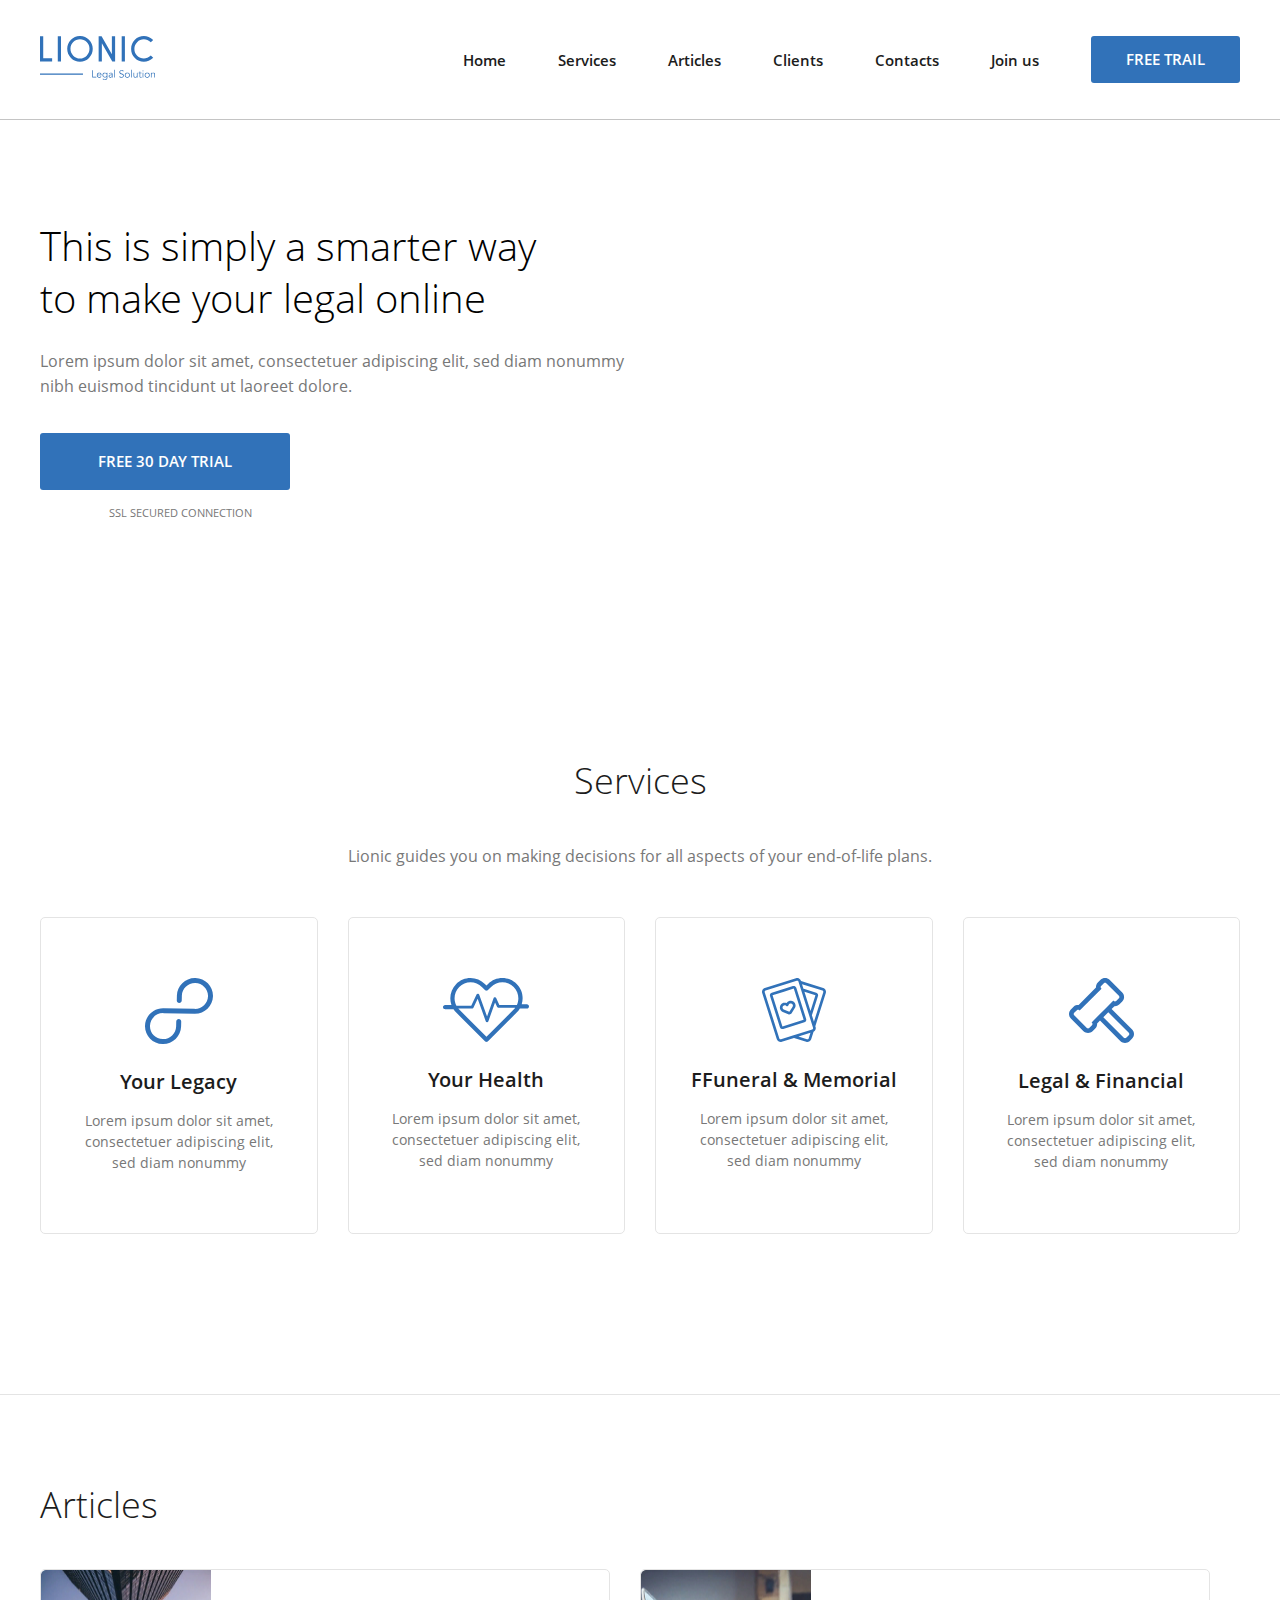
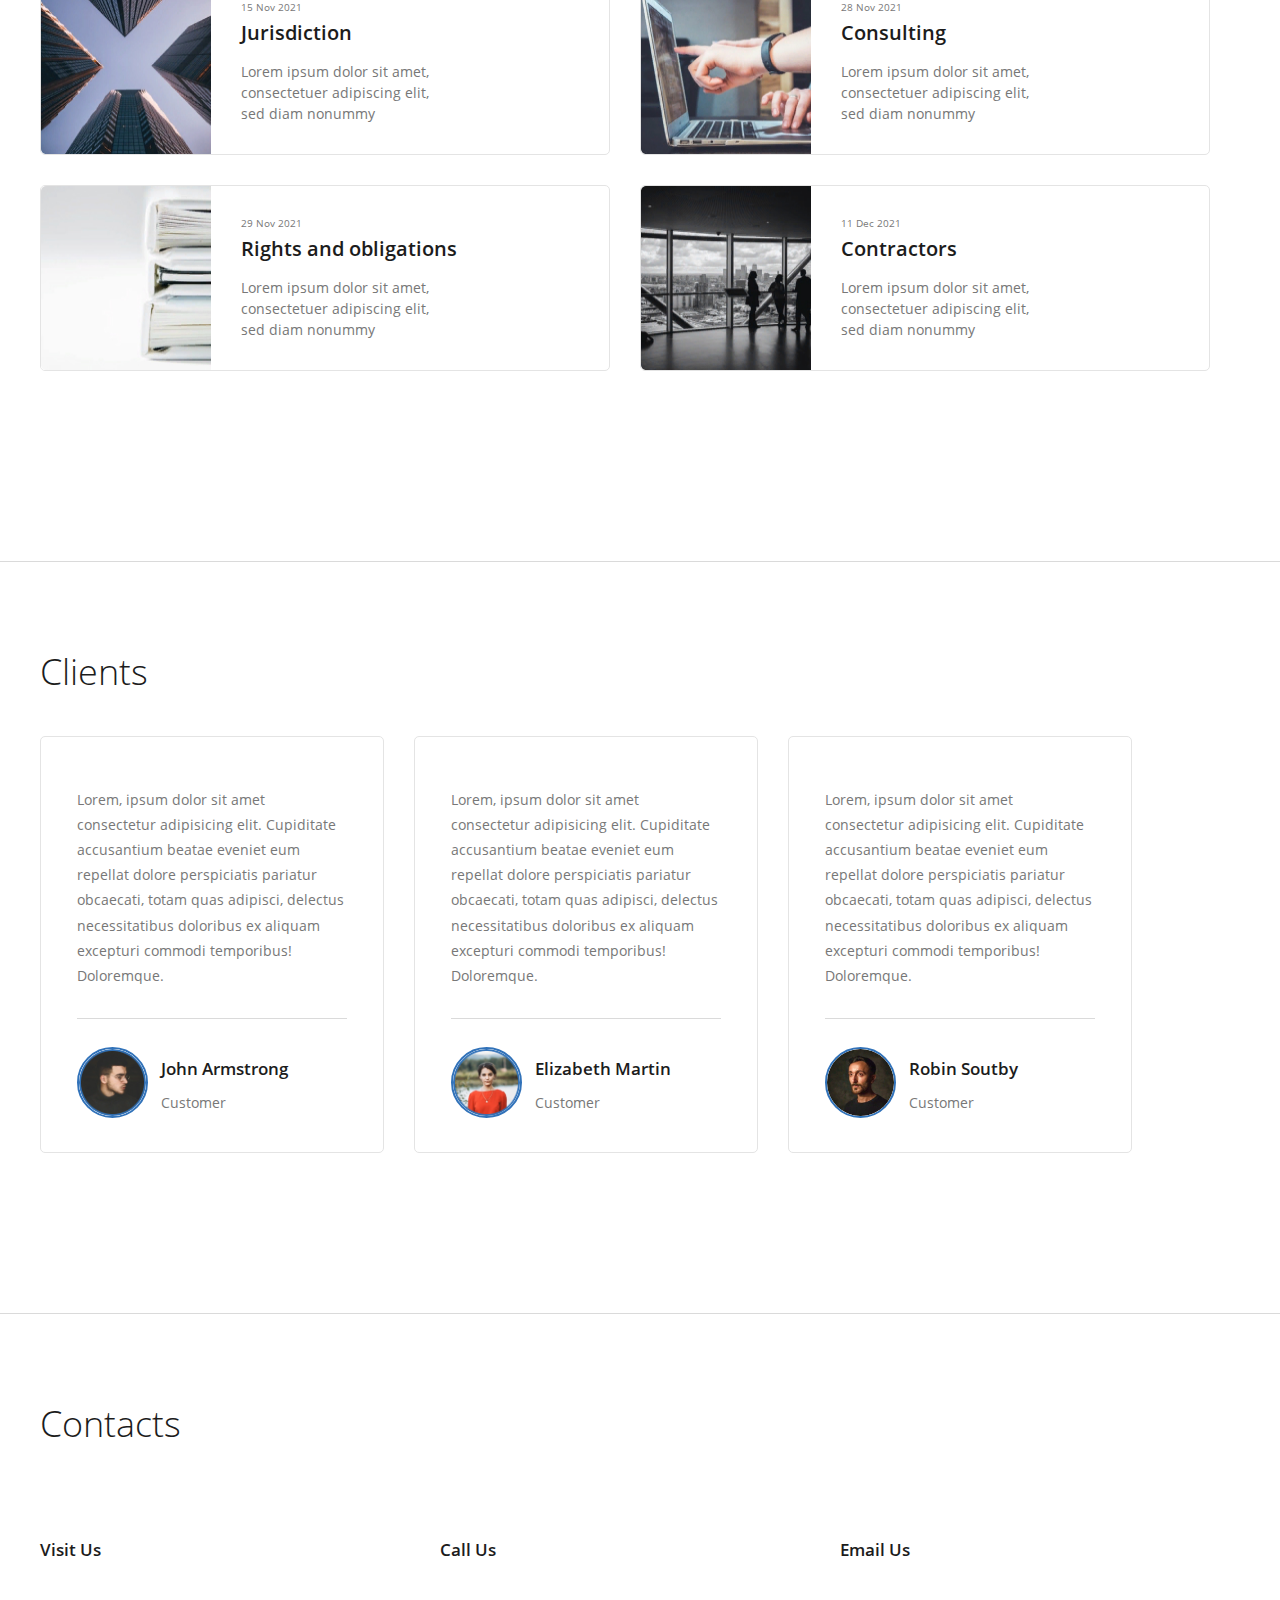
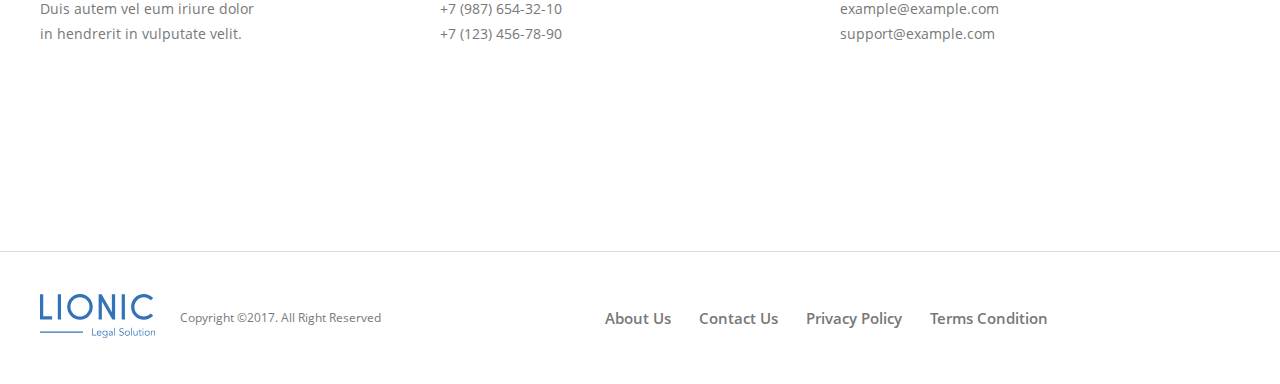
==== commit ec2cc989: "style added" ====
--- a/index.html
+++ b/index.html
@@ -62,12 +62,14 @@
                     <p class="hero-desc">
                         Lorem ipsum dolor sit amet, consectetuer adipiscing elit, sed diam nonummy nibh euismod tincidunt ut&nbsp;laoreet dolore.
                     </p>
-                    <button class="btn hero-btn btn-resert">
-                        FREE 30&nbsp;DAY TRIAL
-                    </button>
-                    <span class="hero-secure">
-                        SSL secured connection
-                    </span>
+                    <div class="hero-wrapper">
+                        <button class="btn hero-btn btn-resert">
+                            FREE 30&nbsp;DAY TRIAL
+                        </button>
+                        <span class="hero-secure">
+                            SSL secured connection
+                        </span>
+                    </div>
                 </div>
             </div>
         </section>
@@ -299,7 +301,7 @@
                 <h2 class="section-title contacts-title">
                     <adress class="contacts-adress">
                         <ul class="list-resert contacts-list flex">
-                            <li class="contacts-item flex">
+                            <li class="contacts-item flex contacts-item-adress">
                                 <strong class="contacts-item-caption">
                                     Visit Us
                                 </strong>
@@ -307,7 +309,7 @@
                                     Duis autem vel eum iriure dolor in&nbsp;hendrerit in&nbsp;vulputate velit.
                                 </p>
                             </li>
-                            <li class="contacts-item flex">
+                            <li class="contacts-item flex contacts-item-phone">
                                 <strong class="contacts-item-caption">
                                     Call Us
                                 </strong>
@@ -318,7 +320,7 @@
                                     +7 (123) 456-78-90
                                 </a>
                             </li>
-                            <li class="contacts-item flex">
+                            <li class="contacts-item flex contacts-item-mail">
                                 <strong class="contacts-item-caption">
                                     Email Us
                                 </strong>
--- a/css/style.css
+++ b/css/style.css
@@ -17,9 +17,37 @@
   max-width: 100%;
 }
 
+@font-face {
+  font-family: 'OpenSans';
+  src: local('openSans-Regular'), url('../fonts/OpenSansRegular.woff2') format('woff2'), 
+  url(../fonts/OpenSansRegular.woff) format('woff');
+  font-weight: 400;
+  font-style: normal;
+  font-display: swap;
+}
+
+@font-face {
+  font-family: 'OpenSans';
+  src: local('openSans-Light'), url('../fonts/OpenSansLight.woff2') format('woff2'), 
+  url(../fonts/OpenSansLight.woff) format('woff');
+  font-weight: 300;
+  font-style: normal;
+  font-display: swap;
+}
+
+@font-face {
+  font-family: 'OpenSans';
+  src: local('openSans-SemiBold'), url('../fonts/OpenSansSemiBold.woff') format('woff2'), 
+  url(../fonts/OpenSansSemiBold.woff) format('woff');
+  font-weight: 600;
+  font-style: normal;
+  font-display: swap;
+}
+
 body {
   min-width: 1200px;
-  font-family: 'Font', 'sans-serif';
+  font-family: 'OpenSans', 'sans-serif';
+  font-weight: 400;
 }
 
 .list-resert {
@@ -41,7 +69,16 @@
 
 .header {
   padding: 36px 0;
-}
+  border-bottom: 1px solid #C4C4C4;
+  background-color: #fff;
+}
+
+.header-link {
+  font-weight: 600;
+  color: #1c1c1c;
+  font-size: 15px;
+}
+
 .container {
   width: 1200px;
   padding: 0 15px;
@@ -51,6 +88,10 @@
 .section-descr {
   margin: 0;
   margin-bottom: 50px;
+  font-weight: 400;
+  font-size: 16px;
+  line-height: 22px;
+  color: #787878;
 }
 
 .section-offset {
@@ -61,6 +102,10 @@
 .section-title {
   margin: 0;
   margin-bottom: 40px;
+  font-weight: 300;
+  font-size: 36px;
+  line-height: 130%;
+  color: #1C1C1C;
 }
 
 .header-container {
@@ -70,6 +115,7 @@
 .header-logo {
   margin-right: auto;
 }
+
 .header-nav {
   margin-right: 52px;
 }
@@ -78,8 +124,23 @@
   margin-right: 52px;
 }
 
+.btn {
+  font-weight: 600;
+  font-size: 15px;
+  text-transform: uppercase;
+  padding: 15px 35px;
+  background-color: #3172b9;
+  color: #fff;
+  border-radius: 3px;
+}
+
 .hero {
-  padding: 100px 0;
+  padding-top: 100px;
+  padding-bottom: 150px;
+  background-image: url(../img/hero-bg\ 1.jpg);
+  background-size: cover;
+  background-repeat: no-repeat;
+  background-position: center;
 }
 
 .hero-contant {
@@ -91,18 +152,49 @@
 .hero-title {
   margin: 0;
   margin-bottom: 25px;
+  font-weight: 300;
+  font-size: 40px;
+  line-height: 130%;
+}
+
+.hero-wrapper {
+  display: flex;
+  flex-direction: column;
+  align-items: center;
 }
 
 .hero-desc {
   margin: 0;
   margin-bottom: 34px;
+  font-size: 16px;
+  line-height: 155%;
+  color: #787878;
 }
 
 .hero-btn {
   margin-bottom: 14px;
+  min-width: 250px;
+  padding-top: 20px;
+  padding-bottom: 20px;
+}
+
+.hero-secure {
+  padding-left: 30px;
+  font-size: 11px;
+  line-height: 155%;
+  color: #787878;
+  text-transform: uppercase;
+  background-image: url(../img/secure.png);
+  background-position: left center;
+  background-size: 14px 17px;
+  background-repeat: no-repeat;
 }
 
 /*services*/
+
+.services{
+  border-bottom: 1px solid #E4E4E4;
+}
 
 .services-title {
   text-align: center;
@@ -115,10 +207,12 @@
 .services-item {
   flex-direction: column;
   align-items: center;
-  padding: 30px;
+  padding: 60px 30px;
   width: 270px;
-  outline: 1px solid red;
-}
+  border: 1px solid #E4E4E4;
+  border-radius: 5px;
+}
+
 .services-item:not(:nth-child(4n)) {
   margin-right: 30px;
 }
@@ -130,14 +224,26 @@
 .services-item-title {
   margin: 0;
   margin-bottom: 15px;
+  font-weight: 600;
+  font-size: 20px;
+  line-height: 130%;
+  color: #1C1C1C;
 }
 
 .services-item-descr {
   margin: 0;
   text-align: center;
+  font-weight: 400;
+  font-size: 14px;
+  line-height: 150%;
+  color: #787878;
 }
 
 /*articles*/
+
+.articles {
+  border-bottom: 1px solid #DADADA;
+}
 
 .articles-list {
   flex-wrap: wrap;
@@ -146,7 +252,6 @@
 .articles-item {
   width: 570px;
   margin-bottom: 30px;
-  outline: 1px solid red;
 }
 
 .articles-item:not(:nth-child(2n)) {
@@ -155,6 +260,9 @@
 
 .blog-preview {
   object-fit: cover;
+  overflow: hidden;
+  border: 1px solid #E4E4E4;
+  border-radius: 5px;
 }
 
 .blog-preview-text {
@@ -164,31 +272,44 @@
 .blog-preview-time {
   display: block;
   margin-bottom: 5px;
+  font-weight: 400;
+  font-size: 10px;
+  line-height: 150%;
+  color: #787878;
 }
 
 .blog-preview-title {
   margin: 0;
   margin-bottom: 15px;
+  font-weight: 600;
+  font-size: 20px;
+  line-height: 130%;
+  color: #1C1C1C;
 }
 
 .blog-preview-descr {
   margin: 0;
+  font-weight: 400;
+  font-size: 14px;
+  line-height: 150%;
+  color: #787878;
+  max-width: 210px;
 }
 
 /*clients*/
 
 .clients {
-}
-.clients-title {
-}
-.clients-list {
-}
+  border-bottom: 1px solid #DADADA;
+}
+
 .clients-item {
   flex-direction: column;
   width: 370px;
   padding: 50px 36px;
   padding-bottom: 30px;
-  outline: 1px solid red;
+  width: 270px;
+  border: 1px solid #E4E4E4;
+  border-radius: 5px;
 }
 
 .clients-item:not(:nth-child(3n)) {
@@ -198,11 +319,18 @@
 .clients-item-descr {
   margin: 0;
   margin-bottom: 30px;
+  font-weight: 400;
+  font-size: 14px;
+  line-height: 180%;
+  color: #787878;
 }
 
 .clients-user {
   margin-top: auto;
   align-items: center;
+  border-top: 1px solid #DADADA;
+  width: 100%;
+  padding-top: 28px;
 }
 
 .clients-avatar {
@@ -211,41 +339,85 @@
   margin-right: 17px;
 }
 
-.clients-text {
-}
+.clients-avatar img {
+  width: 100%;
+  height: 100%;
+  border: 2px solid #3172B9;
+  border-radius: 100%;
+}
+
 .clients-name {
   margin-bottom: 5px;
-}
+  font-weight: 600;
+  font-size: 17px;
+  line-height: 180%;
+  color: #1C1C1C;
+}
+
 .clients-post {
+  font-weight: 400;
+  font-size: 14px;
+  line-height: 180%;
+  color: #787878;
 }
 
 /*contacts*/
 
 .contacts {
-}
-.contacts-title {
-}
+  border-bottom: 1px solid #DADADA;
+}
+
 .contacts-adress {
   font-style: normal;
 }
-.contacts-list {
-}
+
 .contacts-item {
   flex-direction: column;
   width: 370px;
-  outline: 1px solid red;
+  padding-top: 48px;
+  background-position: left top;
+  background-repeat: no-repeat;
+  background-size: 29px 29px;
 }
 
 .contacts-item:not(:nth-child(3n)) {
   margin-right: 30px;
 }
 
+.contacts-item-adress {
+  background-image: url(../img/location_on.svg);
+}
+
+.contacts-item-phone {
+  background-image: url(../img/phone.svg);
+}
+
+.contacts-item-mail {
+  background-image: url(../img/mail.svg);
+}
+
 .contacts-item-caption {
   margin-bottom: 30px;
+  font-weight: 600;
+  font-size: 17px;
+  line-height: 180%;
+  color: #1C1C1C;
 }
 
 .contacts-item-text {
   margin: 0;
+  max-width: 215px;
+  font-weight: 400;
+  font-size: 14px;
+  line-height: 180%;
+  color: #787878;
+}
+
+.contacts-item-link {
+  font-weight: 400;
+  font-size: 14px;
+  line-height: 180%;
+  color: #787878;
 }
 
 .contacts-item-link:not(:nth-child(2n)) {
@@ -268,25 +440,47 @@
   margin-right: 25px;
 }
 .footer-copy {
-}
-.footer-nav {
-}
-.footer-list {
-}
+  font-weight: 400;
+  font-size: 12px;
+  line-height: 16px;
+  color: #787878;
+}
+
 .footer-item:not(:last-child) {
   margin-right: 28px;
 }
 .footer-link {
-}
-.social {
-}
-.social-item {
-}
+  font-weight: 600;
+  font-size: 15px;
+  line-height: 20px;
+  color: #787878;
+}
+
+.footer-nav {
+  margin-right: 56px;
+}
+
 .social-link {
-}
+  display: block;
+  width: 24px;
+  height: 24px;
+  background-position: center;
+  background-repeat: no-repeat;
+  background-size: contain;
+}
+
+.social-item:not(:last-child) {
+  margin-right: 32px;
+}
+
 .social-link-tw {
-}
+  background-image: url(../img/twitter_logo.svg);
+}
+
 .social-link-linkedin {
-}
+  background-image: url(../img/Vector.svg);
+}
+
 .social-link-mail {
+  background-image: url(../img/Group\ 9.svg);
 }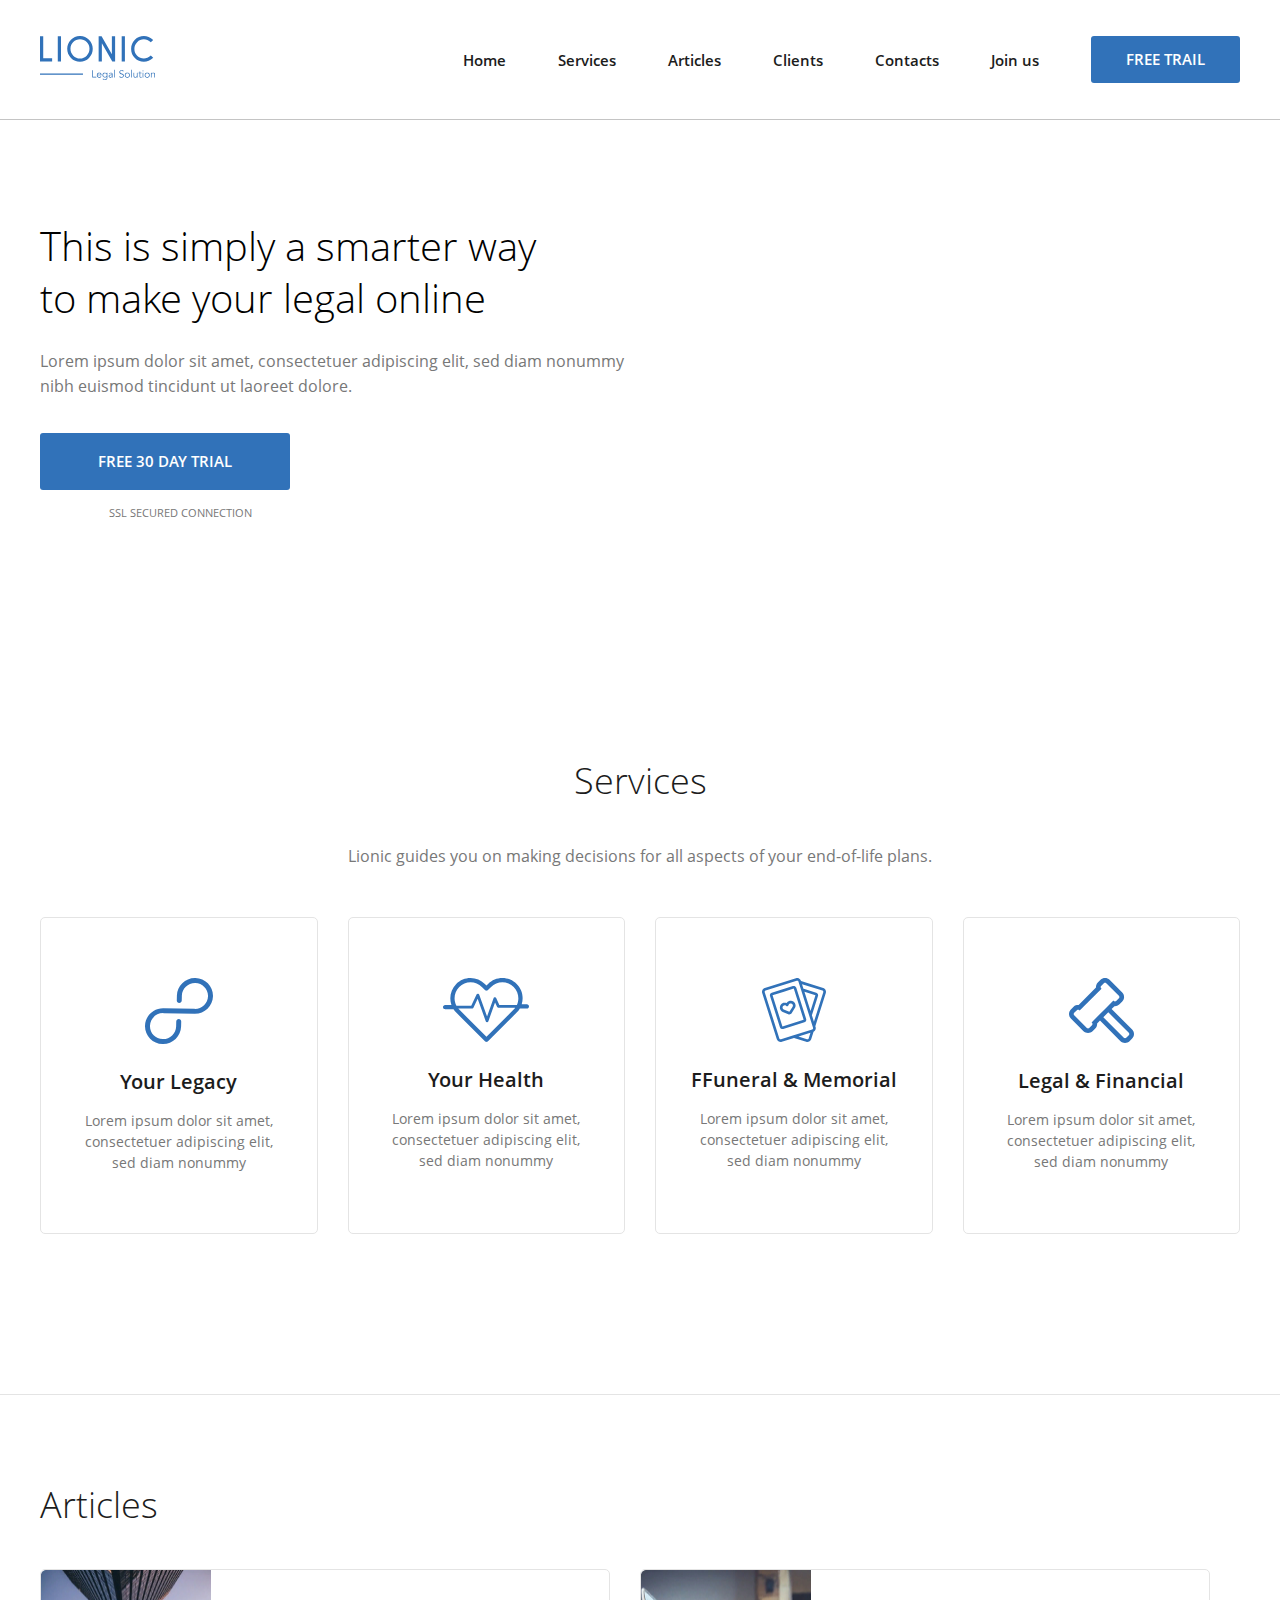
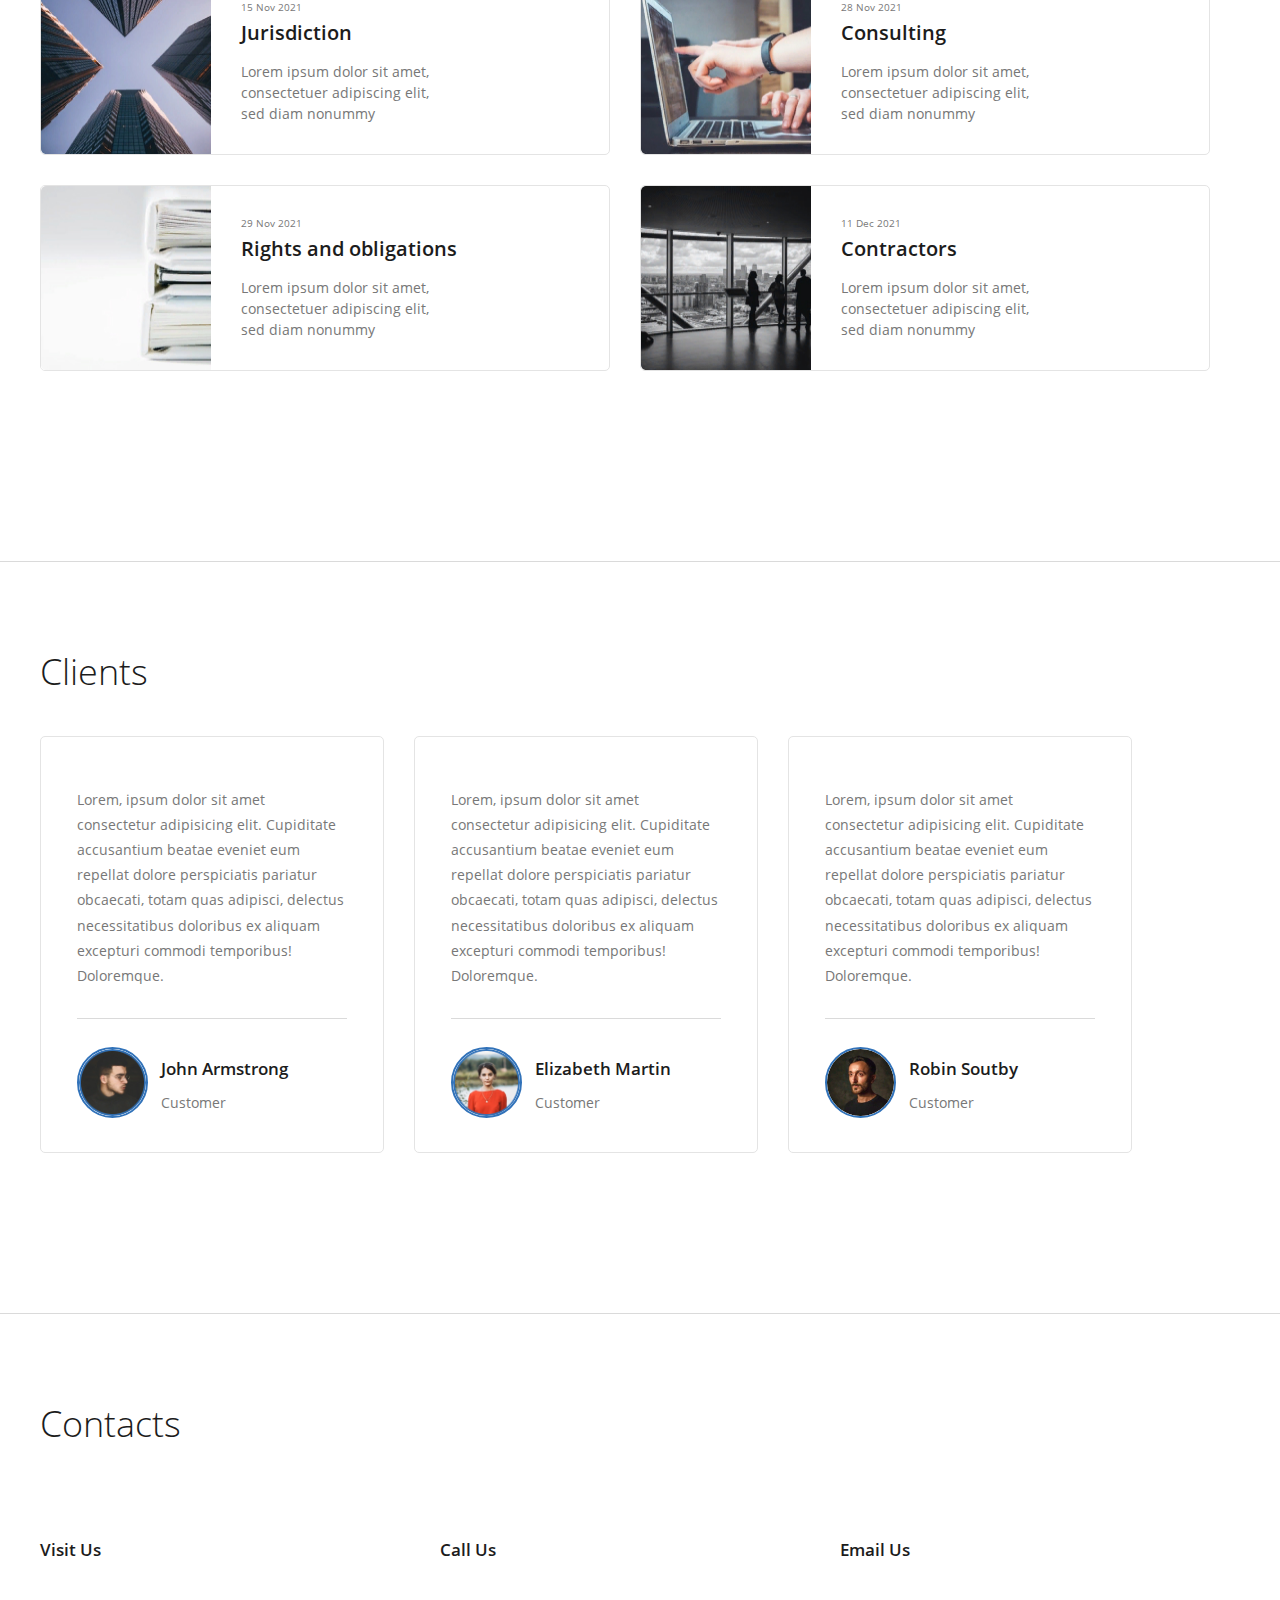
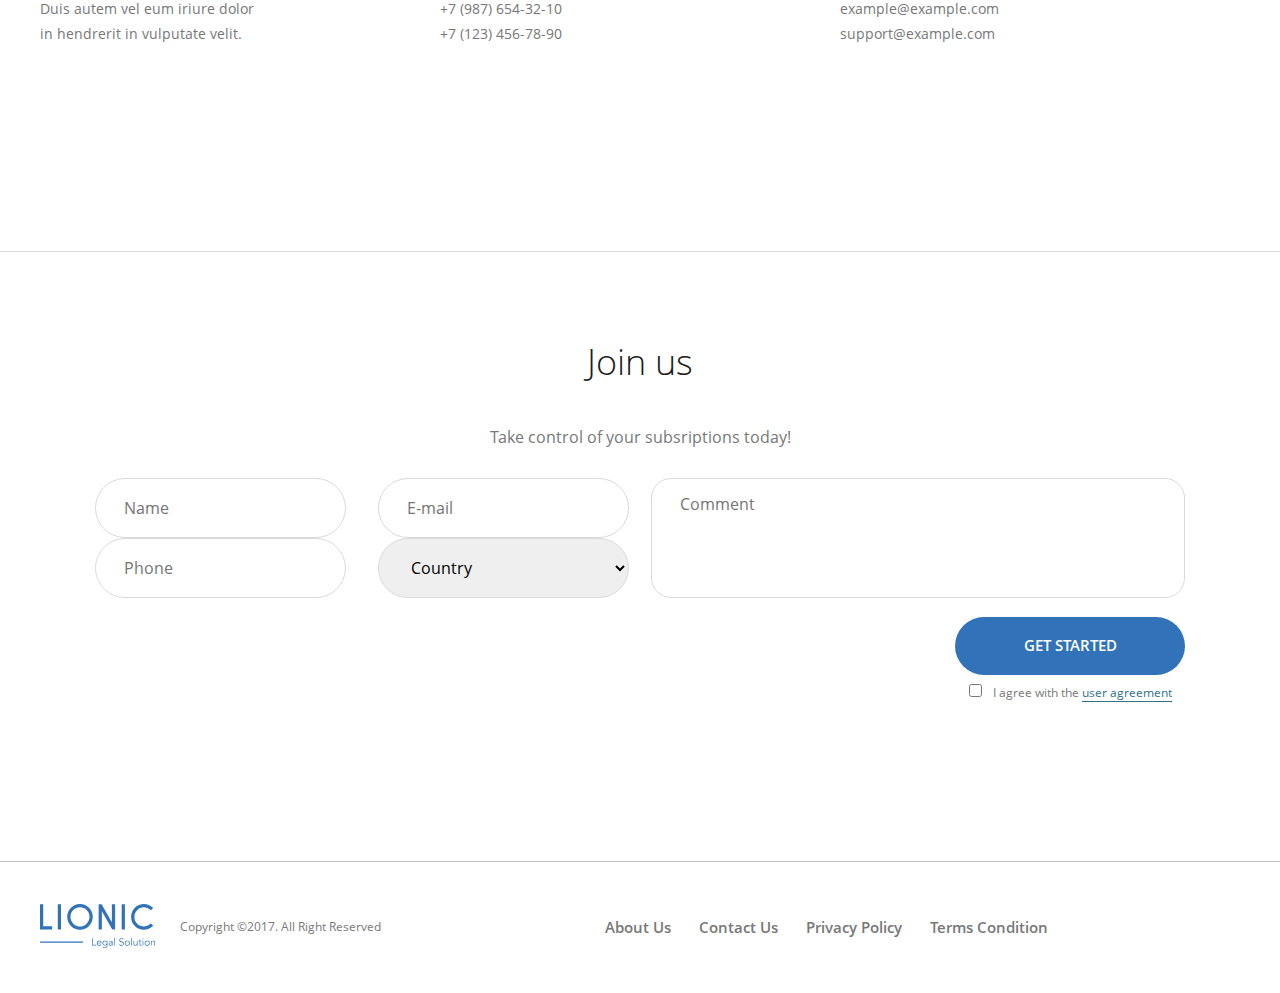
==== commit 34576073: "forms added" ====
--- a/index.html
+++ b/index.html
@@ -336,9 +336,60 @@
                 </h2>
             </div>
         </section>
-        <!--section id="join us" class="join us">
-            
-        </section-->
+        <section id="join us" class="join-us section-offset">
+          <div class="container">
+            <h2 class="section-title join-us-title">
+                Join us
+            </h2>
+            <p class="section-descr join-us-descr">
+                Take control of your subsriptions today!
+            </p>
+            <form action="https://jsonplaceholder.tapycode.com/posts" method="post" class="form">
+                <div class="form-top">
+                    <div class="form-left">
+                       <input class="form-input" type="text" name="name" placeholder="Name" required>
+                       <input class="form-input" type="email" name="email" placeholder="E-mail" required>
+                       <input class="form-input" type="tel" name="phone" placeholder="Phone" required>
+                       <select class="form-select" name="country">
+                        <option value="Country" disabled selected>
+                            Country
+                        </option>
+                        <option value="United States">
+                            United States
+                        </option>
+                        <option value="United Kingdom">
+                            United Kingdom
+                        </option>
+                        <option value="France">
+                            France
+                        </option>
+                        <option value="Germany">
+                            Germany
+                        </option>
+                        <option value="Spain">
+                            Spain
+                        </option>
+                        <option value="Estony">
+                            Estony
+                        </option>
+                       </select>
+                    </div>
+                    <div class="form-right">
+                        <textarea class="form-textarea" name="comment" placeholder="Comment"></textarea>
+                    </div>
+                </div>
+                <div class="form-bottom">
+                    <div class="form-wrapper">
+                        <button class="btn btn-resert form-btn">Get started</button>
+                        <label class="form-check">
+                            <input type="checkbox" required>
+                            I agree with the <a href="#">user agreement</a>
+                        </label>
+                    </div>
+                </div>
+            </form>
+          </div>
+        </section>
     </main>
     <footer class="footer">
         <div class="container flex footer-container">
--- a/css/style.css
+++ b/css/style.css
@@ -423,6 +423,105 @@
 .contacts-item-link:not(:nth-child(2n)) {
   margin-bottom: 5px;
 }
+/*Join-us*/
+
+.join-us {
+  border-bottom: 1px solid #c4c4c4;
+}
+
+.join-us-title {
+  text-align: center;
+}
+
+.join-us-descr {
+  text-align: center;
+  margin-bottom: 30px;
+}
+
+.form {
+  padding-left: 55px;
+  padding-right: 55px;
+}
+
+.form-input {
+  box-sizing: border-box;
+  width: 251px;
+  height: 60px;
+  padding: 16px 28px;
+  border: 1px solid #DADADA;
+  border-radius: 50px;
+}
+
+.form-select {
+  box-sizing: border-box;
+  width: 251px;
+  height: 60px;
+  padding: 16px 28px;
+  border: 1px solid #DADADA;
+  border-radius: 50px;
+}
+
+.form-textarea {
+  box-sizing: border-box;
+  width: 100%;
+  height: 100%;
+  padding: 16px 28px;
+  resize: none;
+  border: 1px solid #DADADA;
+  border-radius: 20px;
+}
+
+.form-top {
+  display: flex;
+  justify-content: space-between;
+  margin-bottom: 19px;
+}
+
+.form-left {
+  display: flex;
+  flex-wrap: wrap;
+  justify-content: space-between;
+  width: 49%;
+}
+
+.form-right {
+  width: 49%;
+}
+
+.form-bottom {
+  display: flex;
+  justify-content: flex-end;
+}
+
+.form-wrapper {
+  display: flex;
+  flex-direction: column;
+  align-items: center;
+}
+
+.form-btn {
+  min-width: 230px;
+  margin-bottom: 9px;
+  padding-top: 20px;
+  padding-bottom: 20px;
+  border-radius: 50px;
+}
+
+.form-check {
+  font-size: 12px;
+  line-height: 16px;
+  color: #787878;
+}
+
+.form-check input {
+  margin-right: 8px;
+}
+
+.form-check a {
+  color: #317289;
+  border-bottom: 1px solid #317289;
+}
+
 /*footer*/
 .footer {
   padding: 42px 0;
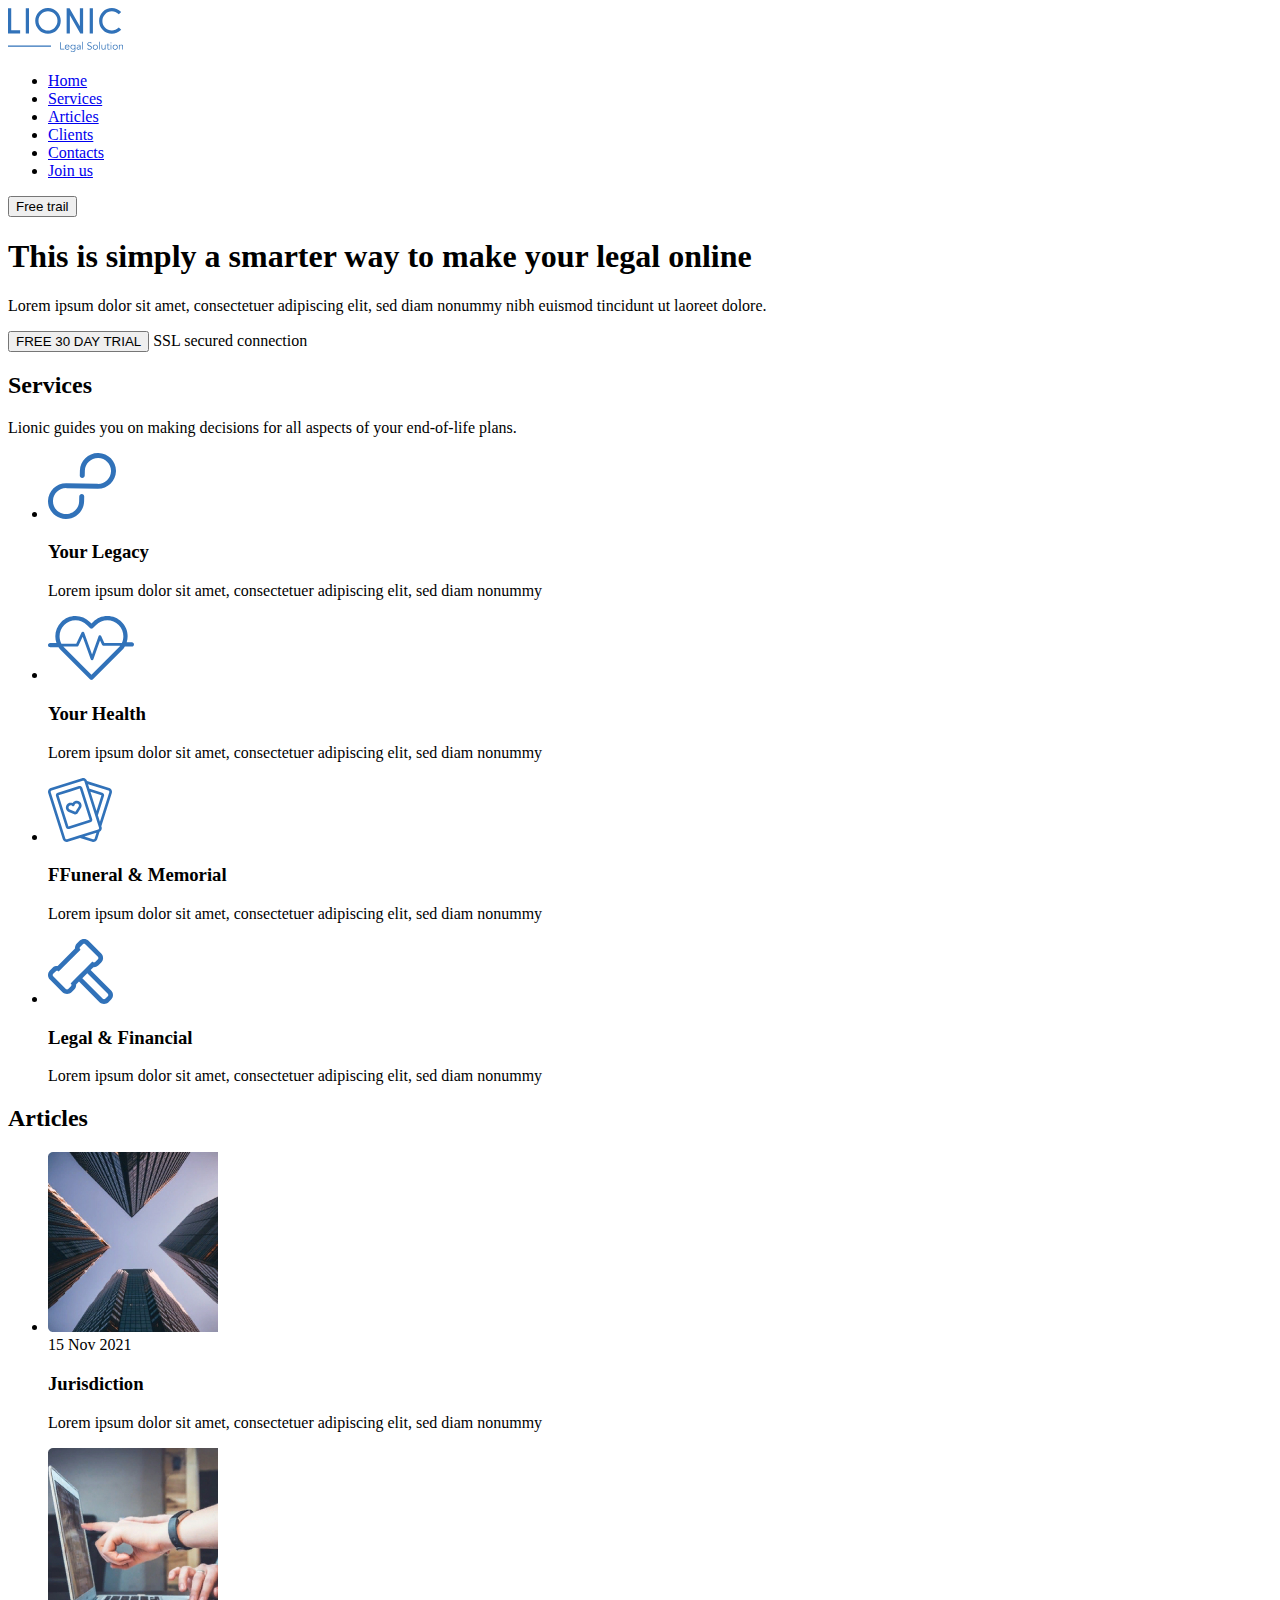
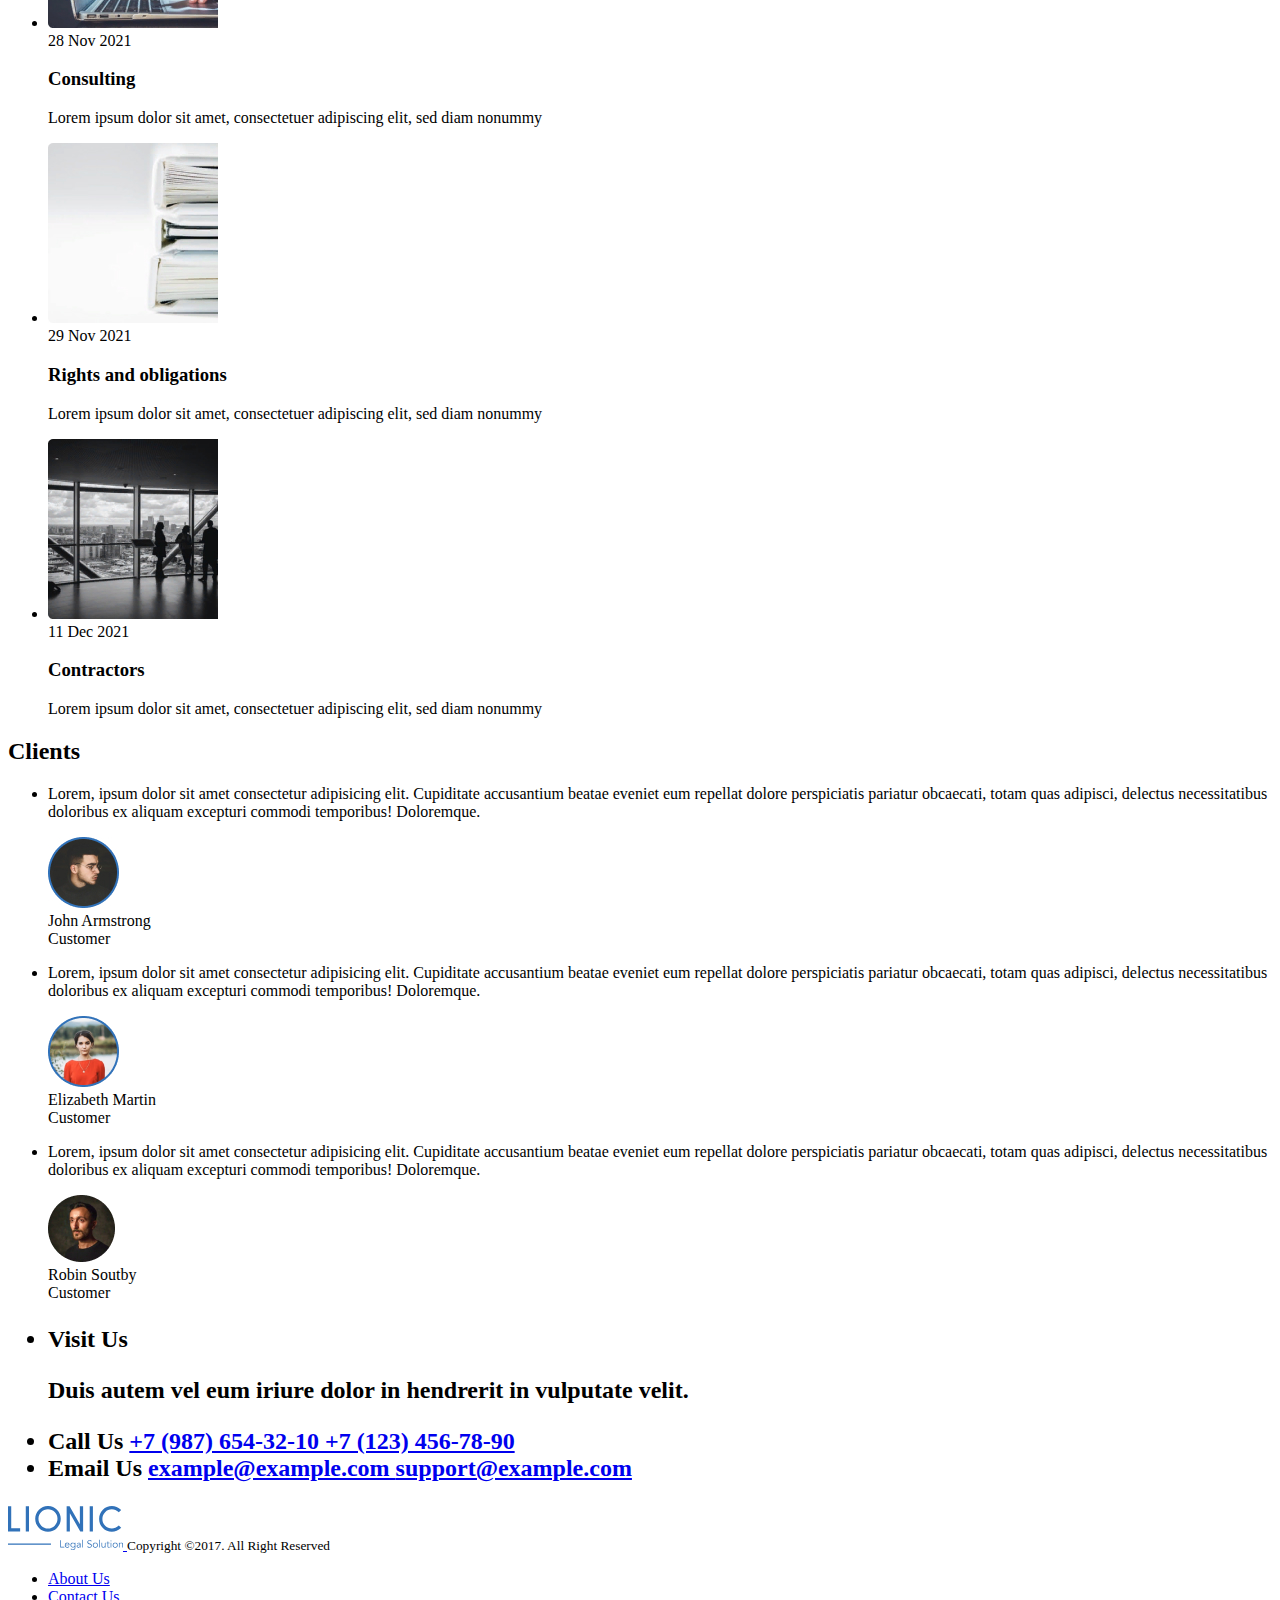
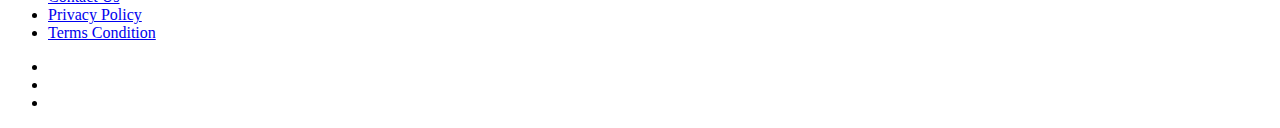
==== commit a57fa729: "backup" ====
--- a/index.html
+++ b/index.html
@@ -4,17 +4,15 @@
     <meta charset="UTF-8">
     <meta name="viewport" content="width=device-width, initial-scale=1.0">
     <title>Lionic</title>
-    <link rel="stylesheet" href="css/normalize.css">
-    <link rel="stylesheet" href="css/style.css">
 </head>
 <body>
     <header class="header">
-        <div class="container flex header-container">
+        <div class="container">
             <a href="#" class="header-logo">
                 <img src="img/logo.svg" class="header-logo" alt="blog-photo 4logo">
             </a>
             <nav class="header-nav">
-                <ul class="header-list list-resert flex">
+                <ul class="header-list">
                     <li class="header-list-item">
                         <a href="hero" class="header-link">
                             Home
@@ -47,7 +45,7 @@
                     </li>
                 </ul>
             </nav>
-            <button class="btn header-btn btn-resert">
+            <button class="btn header-btn">
                 Free trail
             </button>
         </div>
@@ -55,25 +53,23 @@
     <main class="main">
         <section id="hero" class="hero">
             <div class="container">
-                <div class="hero-contant flex">
+                <div class="hero-contant">
                     <h1 class="hero-title">
                         This is&nbsp;simply a&nbsp;smarter way to&nbsp;make your legal online
                     </h1>
                     <p class="hero-desc">
                         Lorem ipsum dolor sit amet, consectetuer adipiscing elit, sed diam nonummy nibh euismod tincidunt ut&nbsp;laoreet dolore.
                     </p>
-                    <div class="hero-wrapper">
-                        <button class="btn hero-btn btn-resert">
-                            FREE 30&nbsp;DAY TRIAL
-                        </button>
-                        <span class="hero-secure">
-                            SSL secured connection
-                        </span>
-                    </div>
+                    <button class="btn hero-btn">
+                        FREE 30&nbsp;DAY TRIAL
+                    </button>
+                    <span class="hero-secure">
+                        SSL secured connection
+                    </span>
                 </div>
             </div>
         </section>
-        <section id="services" class="services section-offset">
+        <section id="services" class="services">
             <div class="container">
                 <h2 class="section-title services-title">
                     Services
@@ -81,9 +77,9 @@
                 <p class="section-descr services-descr">
                     Lionic guides you on&nbsp;making decisions for all aspects of&nbsp;your end-of-life plans.
                 </p>
-                <ul class="list-resert services-items flex">
-                    <li class="services-item flex">
-                        <svg class="services-item-icon" width="68" height="66" viewBox="0 0 68 66" fill="none" xmlns="http://www.w3.org/2000/svg">
+                <ul class="services-items">
+                    <li class="services-item">
+                        <svg class="servises-item-icon" width="68" height="66" viewBox="0 0 68 66" fill="none" xmlns="http://www.w3.org/2000/svg">
                             <g clip-path="url(#clip0_7_34)">
                             <path d="M50.393 0.00398661C40.438 -0.212013 32.146 7.63799 31.9 17.512L31.776 22.483C31.742 23.839 32.833 24.973 34.2 25.003C35.567 25.032 36.713 23.947 36.746 22.591L36.871 17.62C37.049 10.471 43.062 4.77799 50.271 4.93399C57.478 5.09099 63.201 11.038 63.023 18.187C62.844 25.335 56.831 31.029 49.623 30.872L18.5 30.197C8.54499 29.981 0.252987 37.831 0.00698678 47.705C-0.240013 57.579 7.65099 65.78 17.607 65.995C27.562 66.211 35.854 58.362 36.1 48.488L36.223 43.572C36.257 42.215 35.166 41.082 33.799 41.052C32.432 41.022 31.286 42.108 31.252 43.464L31.129 48.38C30.951 55.529 24.938 61.222 17.729 61.066C10.522 60.909 4.79899 54.962 4.97699 47.813C5.15599 40.664 11.169 34.971 18.377 35.127L49.5 35.802C59.456 36.018 67.747 28.169 67.994 18.295C68.24 8.41999 60.349 0.219987 50.394 0.00498661L50.393 0.00398661Z" fill="#3172B9"/>
                             </g>
@@ -100,7 +96,7 @@
                             Lorem ipsum dolor sit amet, consectetuer adipiscing elit, sed diam nonummy
                         </p>
                     </li>
-                    <li class="services-item flex">
+                    <li class="services-item">
                         <svg class="services-item-icon" width="86" height="64" viewBox="0 0 86 64" fill="none" xmlns="http://www.w3.org/2000/svg">
                             <g clip-path="url(#clip0_7_47)">
                             <path d="M79.622 20.272C79.622 22.336 79.316 24.352 78.726 26.27H83.868C85.045 26.27 86 27.227 86 28.406C86 29.586 85.045 30.541 83.868 30.541H77.47C77.268 30.541 77.073 30.513 76.888 30.461C76.0053 31.9743 74.9311 33.3675 73.692 34.606L44.972 63.374C44.7741 63.5725 44.539 63.73 44.2802 63.8375C44.0213 63.9449 43.7438 64.0002 43.4635 64.0002C43.1832 64.0002 42.9057 63.9449 42.6468 63.8375C42.388 63.73 42.1529 63.5725 41.955 63.374L13.233 34.606C12.1963 33.5688 11.2752 32.422 10.486 31.186C10.315 31.23 10.136 31.254 9.95 31.254H2.132C1.85176 31.2537 1.57431 31.1983 1.31551 31.0908C1.0567 30.9833 0.821595 30.8259 0.623621 30.6276C0.425646 30.4292 0.268677 30.1938 0.161676 29.9348C0.0546755 29.6758 -0.000261829 29.3983 9.38171e-07 29.118C9.38171e-07 27.938 0.955001 26.982 2.132 26.982H8.447C5.965 19.861 7.56 11.618 13.233 5.93801C15.1066 4.05015 17.3363 2.55313 19.793 1.5338C22.2497 0.514473 24.8843 -0.00687342 27.544 1.15198e-05C32.95 1.15198e-05 38.034 2.10901 41.856 5.93801L43.463 7.54701L45.07 5.93701C46.9438 4.04921 49.1737 2.55231 51.6306 1.53315C54.0874 0.513987 56.7222 -0.0071368 59.382 1.15198e-05C62.0417 -0.00681806 64.6763 0.514553 67.133 1.53388C69.5896 2.55321 71.8194 4.0502 73.693 5.93801C75.5791 7.8172 77.0741 10.0515 78.0918 12.5117C79.1094 14.972 79.6295 17.6096 79.622 20.272ZM70.678 8.95701C69.1987 7.46697 67.4383 6.28548 65.4989 5.48108C63.5595 4.67667 61.4796 4.26536 59.38 4.27101C57.2807 4.26563 55.2012 4.67706 53.2622 5.48146C51.3231 6.28586 49.563 7.46721 48.084 8.95701L44.969 12.077C44.7713 12.2754 44.5364 12.4329 44.2777 12.5403C44.019 12.6478 43.7416 12.7031 43.4615 12.7031C43.1814 12.7031 42.904 12.6478 42.6453 12.5403C42.3866 12.4329 42.1517 12.2754 41.954 12.077L38.84 8.95701C37.3608 7.46718 35.6005 6.28582 33.6613 5.48142C31.7221 4.67703 29.6424 4.26561 27.543 4.27101C25.4437 4.26546 23.3642 4.67682 21.4251 5.48123C19.486 6.28564 17.7259 7.46708 16.247 8.95701C11.173 14.04 10.232 21.718 13.425 27.763H28.236L33.538 16.479C33.783 15.959 34.277 15.634 34.891 15.663C35.1717 15.6764 35.4421 15.7726 35.6681 15.9396C35.8942 16.1065 36.0657 16.3367 36.161 16.601L44.051 38.487L50.542 20.168C50.6364 19.9007 50.8086 19.6678 51.0365 19.4992C51.2643 19.3306 51.5374 19.2341 51.8206 19.2221C52.1038 19.21 52.3842 19.283 52.6255 19.4316C52.8669 19.5802 53.0583 19.7977 53.175 20.056L56.351 27.051H73.852C76.612 21.125 75.554 13.842 70.677 8.95701H70.678ZM16.248 31.586L43.463 58.844L70.678 31.586C71.2253 31.038 71.7323 30.4512 72.195 29.83H55.736C55.179 29.83 54.373 29.573 54.143 29.064L52.046 24.444L45.404 43.189C45.204 43.755 44.67 44.135 44.069 44.136H44.066C43.466 44.136 42.933 43.76 42.729 43.196L34.653 20.798L30.426 29.794C30.192 30.292 29.99 30.541 29.439 30.541H15.293C15.593 30.901 15.912 31.249 16.248 31.586Z" fill="#3172B9"/>
@@ -118,7 +114,7 @@
                             Lorem ipsum dolor sit amet, consectetuer adipiscing elit, sed diam nonummy
                         </p>
                     </li>
-                    <li class="services-item flex">
+                    <li class="services-item">
                         <svg class="services-item-icon" width="64" height="64" viewBox="0 0 64 64" fill="none" xmlns="http://www.w3.org/2000/svg">
                             <g clip-path="url(#clip0_7_58)">
                             <path d="M63.8101 15.073L53.3321 48.146L53.5791 48.926C53.7393 49.4264 53.7986 49.9537 53.7536 50.4772C53.7086 51.0008 53.5603 51.5102 53.3171 51.976C52.9241 52.732 52.3171 53.329 51.5701 53.704L51.5611 53.737L49.1941 61.207C48.8722 62.2171 48.1632 63.0585 47.2223 63.5469C46.2815 64.0354 45.1853 64.131 44.1741 63.813L32.0001 59.957L19.8261 63.813C18.8148 64.131 17.7187 64.0354 16.7778 63.5469C15.8369 63.0585 15.1279 62.2171 14.8061 61.207L0.188058 15.074C0.0280711 14.5735 -0.0310613 14.0462 0.0140824 13.5227C0.0592262 12.9991 0.20775 12.4897 0.451058 12.024C0.69167 11.5566 1.02267 11.1416 1.42487 10.8031C1.82706 10.4646 2.29245 10.2093 2.79406 10.052L33.9431 0.187C34.9542 -0.131631 36.0504 -0.0363451 36.9915 0.451969C37.9325 0.940283 38.6415 1.78178 38.9631 2.792L39.0401 3.034C39.0491 3.036 39.0581 3.037 39.0661 3.04L61.2061 10.053C61.7073 10.2103 62.1723 10.4654 62.5743 10.8035C62.9763 11.1417 63.3073 11.5561 63.5481 12.023C64.0401 12.973 64.1331 14.055 63.8101 15.073ZM48.4441 54.75L36.4161 58.559L44.9781 61.271C45.3153 61.3777 45.6811 61.3463 45.9951 61.1835C46.3092 61.0208 46.5458 60.7401 46.6531 60.403L48.4441 54.75ZM51.0371 49.732L36.4211 3.598C36.3142 3.26106 36.078 2.98029 35.7644 2.81736C35.4507 2.65442 35.0852 2.62264 34.7481 2.729L3.60006 12.595C3.26006 12.702 2.98306 12.935 2.81906 13.252C2.73787 13.4073 2.68829 13.5771 2.67319 13.7517C2.65808 13.9263 2.67775 14.1021 2.73106 14.269L17.3471 60.402C17.5691 61.103 18.3201 61.492 19.0211 61.271L31.5611 57.299C31.5891 57.289 31.6171 57.279 31.6461 57.272L50.1691 51.405C50.5091 51.298 50.7861 51.065 50.9491 50.748C51.1141 50.432 51.1451 50.071 51.0371 49.731V49.732ZM48.4971 32.885L53.4461 17.265L42.4451 13.781L48.4971 32.885ZM61.1801 13.25C61.0998 13.0945 60.9896 12.9565 60.8557 12.8439C60.7218 12.7313 60.567 12.6464 60.4001 12.594L40.0231 6.14L41.4691 10.701C41.5571 10.711 41.6451 10.729 41.7321 10.757L54.2501 14.722C54.5841 14.8269 54.894 14.9969 55.1619 15.2223C55.4299 15.4477 55.6505 15.7239 55.8111 16.035C55.9734 16.3456 56.0726 16.6852 56.1028 17.0344C56.133 17.3835 56.0937 17.7352 55.9871 18.069L49.8951 37.297L51.9331 43.731L61.2681 14.267C61.3751 13.927 61.3441 13.567 61.1801 13.25ZM30.9401 23.336C31.5152 23.6323 32.0259 24.0398 32.4425 24.5349C32.8591 25.0299 33.1733 25.6027 33.3671 26.22C33.5725 26.8654 33.633 27.5483 33.5443 28.2198C33.4557 28.8913 33.22 29.535 32.8541 30.105L29.6411 35.126C29.3916 35.5142 29.0489 35.8336 28.6441 36.0552C28.2393 36.2767 27.7855 36.3932 27.3241 36.394C26.9701 36.394 26.6161 36.326 26.2841 36.19L20.7651 33.936C20.1378 33.6806 19.5745 33.29 19.1154 32.792C18.6563 32.2941 18.3127 31.701 18.1091 31.055C17.9119 30.4388 17.8389 29.7897 17.8943 29.1451C17.9498 28.5006 18.1326 27.8734 18.4321 27.3C18.7284 26.7249 19.1359 26.2142 19.631 25.7976C20.126 25.3811 20.6988 25.0668 21.3161 24.873C22.3839 24.5378 23.5338 24.5745 24.5781 24.977C25.1998 24.0462 26.1189 23.3539 27.1851 23.013C27.8013 22.8161 28.4504 22.7433 29.0949 22.7987C29.7394 22.8541 30.3665 23.0368 30.9401 23.336ZM30.8251 27.025C30.7361 26.742 30.5919 26.4795 30.4009 26.2526C30.2098 26.0257 29.9757 25.8389 29.7121 25.703C29.4491 25.5656 29.1615 25.4818 28.8659 25.4564C28.5703 25.431 28.2726 25.4645 27.9901 25.555C27.6178 25.6716 27.2823 25.8833 27.0168 26.1692C26.7513 26.455 26.565 26.8051 26.4761 27.185C26.4221 27.4083 26.3114 27.6139 26.1547 27.7819C25.998 27.9499 25.8006 28.0747 25.5816 28.1441C25.3626 28.2135 25.1294 28.2251 24.9045 28.178C24.6797 28.1309 24.4708 28.0265 24.2981 27.875C24.0064 27.6158 23.6523 27.4371 23.2705 27.3565C22.8888 27.2758 22.4926 27.296 22.1211 27.415C21.838 27.5042 21.5755 27.6487 21.3488 27.8401C21.122 28.0315 20.9355 28.266 20.8001 28.53C20.6627 28.793 20.5789 29.0806 20.5535 29.3762C20.5281 29.6718 20.5616 29.9694 20.6521 30.252C20.8271 30.805 21.2371 31.249 21.7751 31.469L27.2931 33.723C27.3114 33.731 27.3322 33.7317 27.3511 33.725C27.3696 33.7194 27.3856 33.7074 27.3961 33.691L30.6091 28.669C30.9231 28.179 31.0021 27.581 30.8261 27.027L30.8251 27.025ZM44.1721 40.932C44.2788 41.2656 44.3183 41.6171 44.2882 41.966C44.2582 42.315 44.1592 42.6545 43.9971 42.965C43.8365 43.2764 43.6158 43.5529 43.3477 43.7785C43.0796 44.004 42.7694 44.1742 42.4351 44.279L21.2401 50.994C20.5659 51.2062 19.835 51.1426 19.2077 50.817C18.5803 50.4914 18.1076 49.9305 17.8931 49.257L8.01306 18.07C7.90624 17.7362 7.8667 17.3846 7.89674 17.0355C7.92678 16.6863 8.0258 16.3466 8.18806 16.036C8.34862 15.7249 8.56923 15.4487 8.83717 15.2233C9.1051 14.9979 9.41503 14.8279 9.74906 14.723L30.9451 8.009C31.6194 7.79619 32.3506 7.85955 32.9782 8.18519C33.6059 8.51083 34.0788 9.07215 34.2931 9.746L44.1721 40.932ZM41.6301 41.737L31.7501 10.551L21.9781 13.645L10.5531 17.264L20.4331 48.45L41.6301 41.737Z" fill="#3172B9"/>
@@ -136,7 +132,7 @@
                             Lorem ipsum dolor sit amet, consectetuer adipiscing elit, sed diam nonummy
                         </p>
                     </li>
-                    <li class="services-item flex">
+                    <li class="services-item">
                         <svg class="services-item-icon" width="65" height="65" viewBox="0 0 65 65" fill="none" xmlns="http://www.w3.org/2000/svg">
                             <g clip-path="url(#clip0_7_69)">
                             <path d="M63.131 51.506C64.3269 52.7045 64.9985 54.3285 64.9985 56.0215C64.9985 57.7146 64.3269 59.3385 63.131 60.537L60.54 63.13C59.9482 63.7249 59.2442 64.1965 58.4689 64.5175C57.6935 64.8385 56.8622 65.0025 56.023 65C55.184 65.0024 54.3529 64.8384 53.5777 64.5174C52.8025 64.1964 52.0987 63.7249 51.507 63.13L30.988 42.613L28.126 45.475C28.2028 46.397 28.077 47.3246 27.7574 48.1928C27.4378 49.061 26.9322 49.8488 26.276 50.501L23.55 53.227C22.9583 53.8218 22.2545 54.2934 21.4793 54.6143C20.7042 54.9353 19.873 55.0994 19.034 55.097C18.1952 55.0993 17.3642 54.9352 16.5892 54.6142C15.8142 54.2932 15.1106 53.8217 14.519 53.227L1.86503 40.575C0.66925 39.3767 -0.00231934 37.7529 -0.00231934 36.06C-0.00231934 34.3671 0.66925 32.7434 1.86503 31.545L4.59103 28.819C5.24326 28.1629 6.03107 27.6573 6.89928 27.3377C7.76748 27.0182 8.69507 26.8923 9.61703 26.969L26.97 9.61902C26.8953 8.69769 27.0219 7.77112 27.341 6.90358C27.6601 6.03605 28.1641 5.24832 28.818 4.59502L31.543 1.87002C32.1347 1.27539 32.8383 0.803958 33.6133 0.48298C34.3883 0.162003 35.2192 -0.00214761 36.058 2.1214e-05C37.764 2.1214e-05 39.368 0.664021 40.574 1.87002L53.227 14.522C54.4226 15.7205 55.094 17.3442 55.094 19.037C55.094 20.7298 54.4226 22.3536 53.227 23.552L50.502 26.278C49.8497 26.9342 49.0617 27.4398 48.1933 27.7594C47.3249 28.079 46.3972 28.2048 45.475 28.128L42.613 30.99L63.131 51.506ZM31.164 35.784L35.783 31.165L39.243 27.705L44.398 22.551L44.798 22.951C45.126 23.279 45.556 23.443 45.986 23.443C46.416 23.443 46.846 23.279 47.175 22.951L49.9 20.226C50.0561 20.07 50.1798 19.8848 50.2643 19.681C50.3487 19.4771 50.3922 19.2587 50.3922 19.038C50.3922 18.8174 50.3487 18.5989 50.2643 18.3951C50.1798 18.1912 50.0561 18.006 49.9 17.85L37.246 5.19702C37.0901 5.04084 36.905 4.91699 36.7011 4.83256C36.4972 4.74813 36.2787 4.70479 36.058 4.70502C35.628 4.70502 35.198 4.86902 34.87 5.19702L32.144 7.92202C31.9879 8.07804 31.864 8.26332 31.7794 8.46725C31.6949 8.67118 31.6514 8.88977 31.6514 9.11052C31.6514 9.33128 31.6949 9.54987 31.7794 9.7538C31.864 9.95773 31.9879 10.143 32.144 10.299L32.544 10.699L10.694 32.546L10.294 32.146C10.1381 31.9898 9.95296 31.866 9.74909 31.7816C9.54523 31.6971 9.32669 31.6538 9.10603 31.654C8.67603 31.654 8.24603 31.818 7.91803 32.146L5.19303 34.87C5.03701 35.026 4.91325 35.2112 4.82881 35.4151C4.74437 35.6189 4.70091 35.8374 4.70091 36.058C4.70091 36.2787 4.74437 36.4971 4.82881 36.701C4.91325 36.9048 5.03701 37.09 5.19303 37.246L17.846 49.9C18.174 50.228 18.604 50.392 19.034 50.392C19.464 50.392 19.894 50.228 20.223 49.9L22.948 47.175C23.1042 47.019 23.2281 46.8337 23.3126 46.6298C23.3971 46.4259 23.4407 46.2073 23.4407 45.9865C23.4407 45.7658 23.3971 45.5472 23.3126 45.3433C23.2281 45.1393 23.1042 44.954 22.948 44.798L22.548 44.398L27.703 39.244L31.164 35.784ZM59.804 54.834L39.285 34.317L34.315 39.287L54.835 59.803C55.162 60.131 55.593 60.295 56.023 60.295C56.453 60.295 56.883 60.131 57.211 59.803L59.804 57.21C59.9601 57.054 60.0838 56.8688 60.1683 56.665C60.2527 56.4611 60.2962 56.2427 60.2962 56.022C60.2962 55.8014 60.2527 55.5829 60.1683 55.3791C60.0838 55.1752 59.9601 54.99 59.804 54.834Z" fill="#3172B9"/>
@@ -157,14 +153,14 @@
                 </ul>
             </div>
         </section>
-        <section id="articles" class="articles section-offset">
+        <section id="articles" class="articles">
             <div class="container">
                 <h2 class="section-title articles-title">
                     Articles
                 </h2>
-                <ul class="list-resert articles-list flex">
+                <ul class="articles-list">
                     <li class="articles-item">
-                        <article class="blog-preview flex">
+                        <article class="blog-preview">
                             <img src="img/blog1.jpg" alt="blog-photo 1" class="blog-preview-image">
                             <div class="blog-preview-text">
                                 <time class="blog-preview-time" datetime="2022.08.18 21.40">
@@ -180,7 +176,7 @@
                         </article>
                     </li>
                     <li class="articles-item">
-                        <article class="blog-preview flex">
+                        <article class="blog-preview">
                             <img src="img/blog2.jpg" alt="blog-photo 2" class="blog-preview-image">
                             <div class="blog-preview-text">
                                 <time class="blog-preview-time" datetime="2022.08.18 21.40">
@@ -196,7 +192,7 @@
                         </article>
                     </li>
                     <li class="articles-item">
-                        <article class="blog-preview flex">
+                        <article class="blog-preview">
                             <img src="img/blog3.jpg" alt="blog-photo 3" class="blog-preview-image">
                             <div class="blog-preview-text">
                                 <time class="blog-preview-time" datetime="2022.08.18 21.40">
@@ -212,7 +208,7 @@
                         </article>
                     </li>
                     <li class="articles-item">
-                        <article class="blog-preview flex">
+                        <article class="blog-preview">
                             <img src="img/blog4.jpg" alt="blog-photo 4" class="blog-preview-image">
                             <div class="blog-preview-text">
                                 <time class="blog-preview-time" datetime="2022.08.18 21.40">
@@ -230,17 +226,17 @@
                 </ul>
             </div>            
         </section>
-        <section id="clients" class="clients section-offset">
+        <section id="clients" class="clients">
             <div class="container">
                 <h2 class="section-title clients-title">
                     Clients
                 </h2>
-                <ul class="list-resert clients-list flex">
-                    <li class="clients-item flex">
+                <ul class="clients-list">
+                    <li class="clients-item">
                         <p class="clients-item-descr">
                             Lorem, ipsum dolor sit amet consectetur adipisicing elit. Cupiditate accusantium beatae eveniet eum repellat dolore perspiciatis pariatur obcaecati, totam quas adipisci, delectus necessitatibus doloribus ex aliquam excepturi commodi temporibus! Doloremque.
                         </p>
-                        <div class="clients-user flex">
+                        <div class="clients-user">
                             <div class="clients-avatar">
                                 <img src="img/client1.jpg" alt="John Armstrong">
                             </div>
@@ -254,11 +250,11 @@
                             </div>
                         </div>
                     </li>
-                    <li class="clients-item flex">
+                    <li class="clients-item">
                         <p class="clients-item-descr">
                             Lorem, ipsum dolor sit amet consectetur adipisicing elit. Cupiditate accusantium beatae eveniet eum repellat dolore perspiciatis pariatur obcaecati, totam quas adipisci, delectus necessitatibus doloribus ex aliquam excepturi commodi temporibus! Doloremque.
                         </p>
-                        <div class="clients-user flex">
+                        <div class="clients-user">
                             <div class="clients-avatar">
                                 <img src="img/client2.png" alt="Elizabeth Martin">
                             </div>
@@ -272,11 +268,11 @@
                             </div>
                         </div>
                     </li>
-                    <li class="clients-item flex">
+                    <li class="clients-item">
                         <p class="clients-item-descr">
                             Lorem, ipsum dolor sit amet consectetur adipisicing elit. Cupiditate accusantium beatae eveniet eum repellat dolore perspiciatis pariatur obcaecati, totam quas adipisci, delectus necessitatibus doloribus ex aliquam excepturi commodi temporibus! Doloremque.
                         </p>
-                        <div class="clients-user flex">
+                        <div class="clients-user">
                             <div class="clients-avatar">
                                 <img src="img/client3.png" alt="Robin Soutby">
                             </div>
@@ -293,15 +289,12 @@
                 </ul>
             </div>            
         </section>
-        <section id="contacts" class="contacts section-offset">
-            <div class="container">
-                <h2 class="section-title clients-title">
-                    Contacts
-                </h2>
+        <section id="contacts" class="contacts">
+            <div class="container">
                 <h2 class="section-title contacts-title">
                     <adress class="contacts-adress">
-                        <ul class="list-resert contacts-list flex">
-                            <li class="contacts-item flex contacts-item-adress">
+                        <ul class="contacts-list">
+                            <li class="contacts-item">
                                 <strong class="contacts-item-caption">
                                     Visit Us
                                 </strong>
@@ -309,7 +302,7 @@
                                     Duis autem vel eum iriure dolor in&nbsp;hendrerit in&nbsp;vulputate velit.
                                 </p>
                             </li>
-                            <li class="contacts-item flex contacts-item-phone">
+                            <li class="contacts-item">
                                 <strong class="contacts-item-caption">
                                     Call Us
                                 </strong>
@@ -320,7 +313,7 @@
                                     +7 (123) 456-78-90
                                 </a>
                             </li>
-                            <li class="contacts-item flex contacts-item-mail">
+                            <li class="contacts-item">
                                 <strong class="contacts-item-caption">
                                     Email Us
                                 </strong>
@@ -336,64 +329,13 @@
                 </h2>
             </div>
         </section>
-        <section id="join us" class="join-us section-offset">
-          <div class="container">
-            <h2 class="section-title join-us-title">
-                Join us
-            </h2>
-            <p class="section-descr join-us-descr">
-                Take control of your subsriptions today!
-            </p>
-            <form action="https://jsonplaceholder.tapycode.com/posts" method="post" class="form">
-                <div class="form-top">
-                    <div class="form-left">
-                       <input class="form-input" type="text" name="name" placeholder="Name" required>
-                       <input class="form-input" type="email" name="email" placeholder="E-mail" required>
-                       <input class="form-input" type="tel" name="phone" placeholder="Phone" required>
-                       <select class="form-select" name="country">
-                        <option value="Country" disabled selected>
-                            Country
-                        </option>
-                        <option value="United States">
-                            United States
-                        </option>
-                        <option value="United Kingdom">
-                            United Kingdom
-                        </option>
-                        <option value="France">
-                            France
-                        </option>
-                        <option value="Germany">
-                            Germany
-                        </option>
-                        <option value="Spain">
-                            Spain
-                        </option>
-                        <option value="Estony">
-                            Estony
-                        </option>
-                       </select>
-                    </div>
-                    <div class="form-right">
-                        <textarea class="form-textarea" name="comment" placeholder="Comment"></textarea>
-                    </div>
-                </div>
-                <div class="form-bottom">
-                    <div class="form-wrapper">
-                        <button class="btn btn-resert form-btn">Get started</button>
-                        <label class="form-check">
-                            <input type="checkbox" required>
-                            I agree with the <a href="#">user agreement</a>
-                        </label>
-                    </div>
-                </div>
-            </form>
-          </div>
-        </section>
+        <!--section id="join us" class="join us">
+            
+        </section-->
     </main>
     <footer class="footer">
-        <div class="container flex footer-container">
-			<div class="footer-left flex">
+        <div class="container">
+			<div class="footer-left">
 				<a href="#" class="footer-logo">
 					<img src="img/logo.svg" alt="Logo">
 				</a>
@@ -401,9 +343,9 @@
 					Copyright ©2017. All Right Reserved
 				</small>
 			</div>
-			<div class="footer-right flex">
+			<div class="footer-right">
 				<nav class="footer-nav">
-					<ul class="list-resert footer-list flex">
+					<ul class="footer-list">
 						<li class="footer-item">
 							<a href="#" target="_blank" class="footer-link">About Us</a>
 						</li>
@@ -418,7 +360,7 @@
 						</li>
 					</ul>
 				</nav>
-				<ul class="list-resert social flex">
+				<ul class="social">
 					<li class="social-item"><a href="#" class="social-link social-link-tw"></a></li>
 					<li class="social-item"><a href="#" class="social-link social-link-linkedin"></a></li>
 					<li class="social-item"><a href="#" class="social-link social-link-mail"></a></li>
